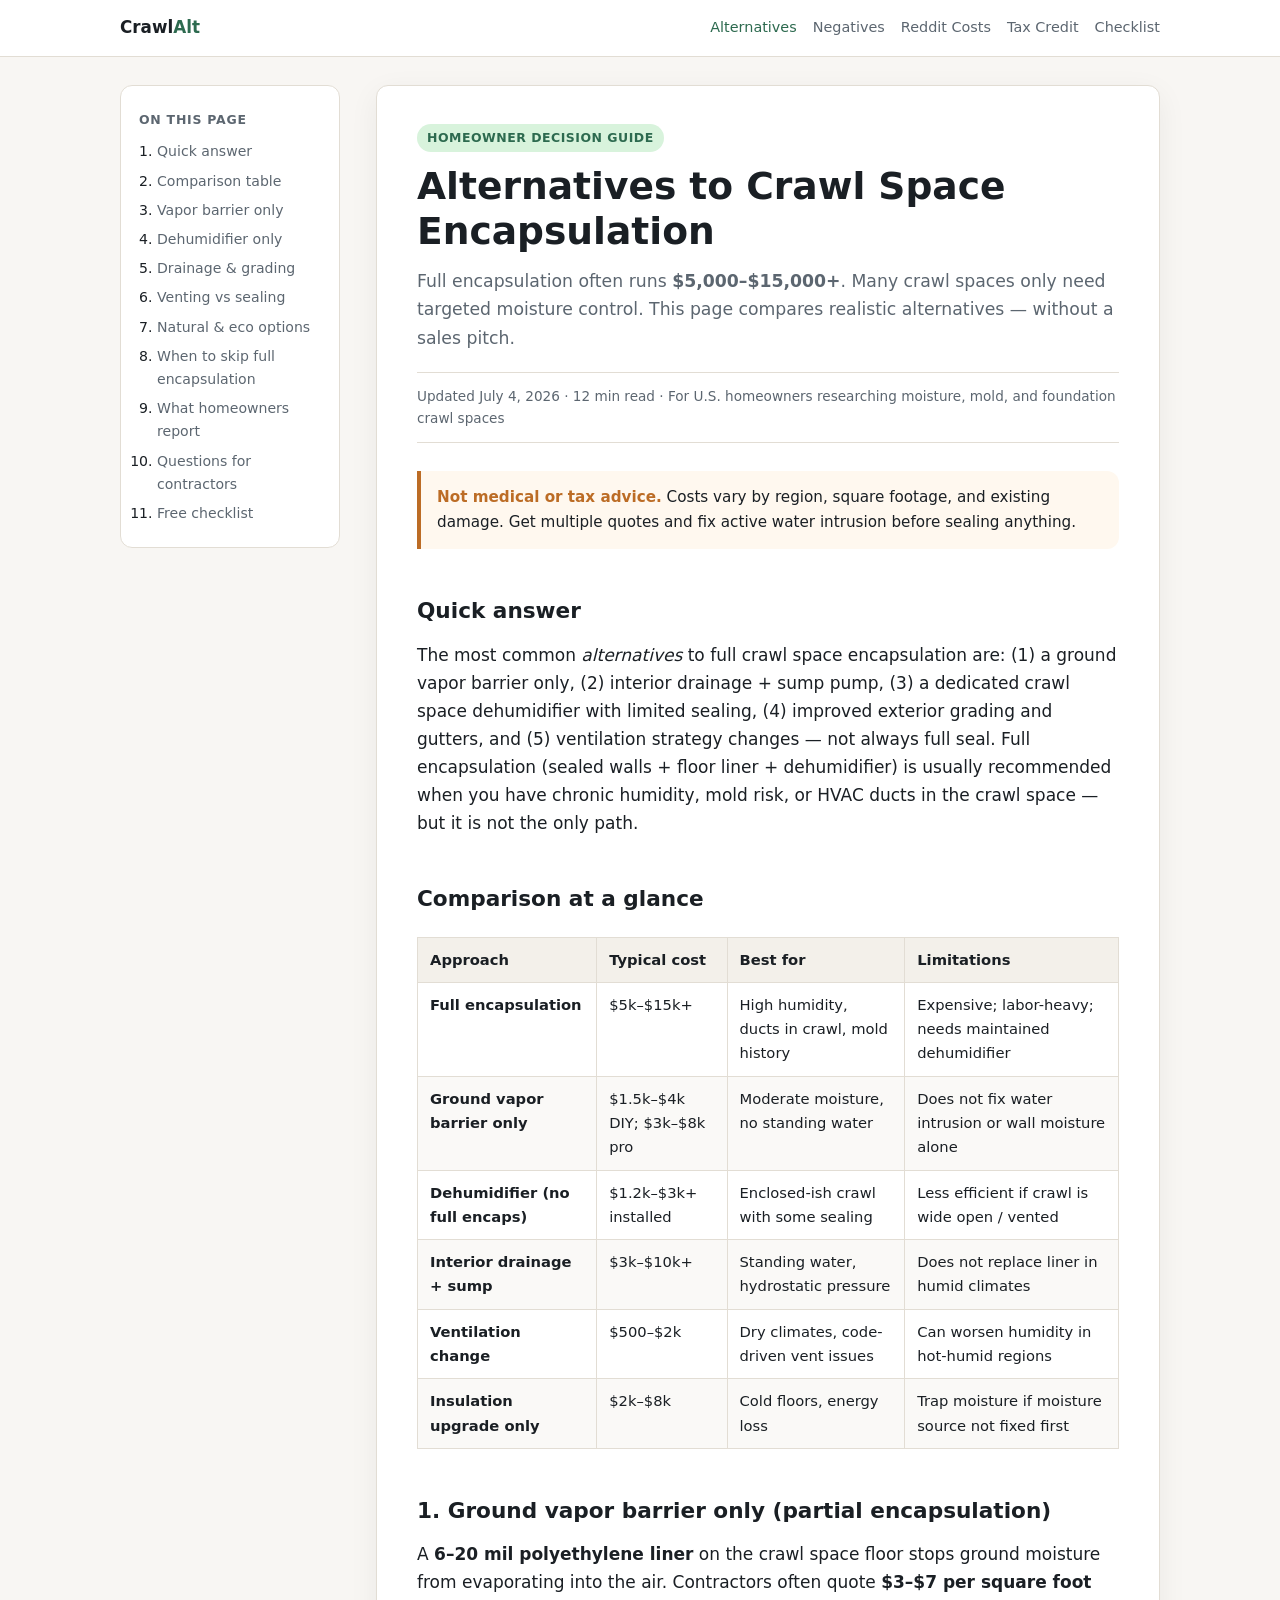
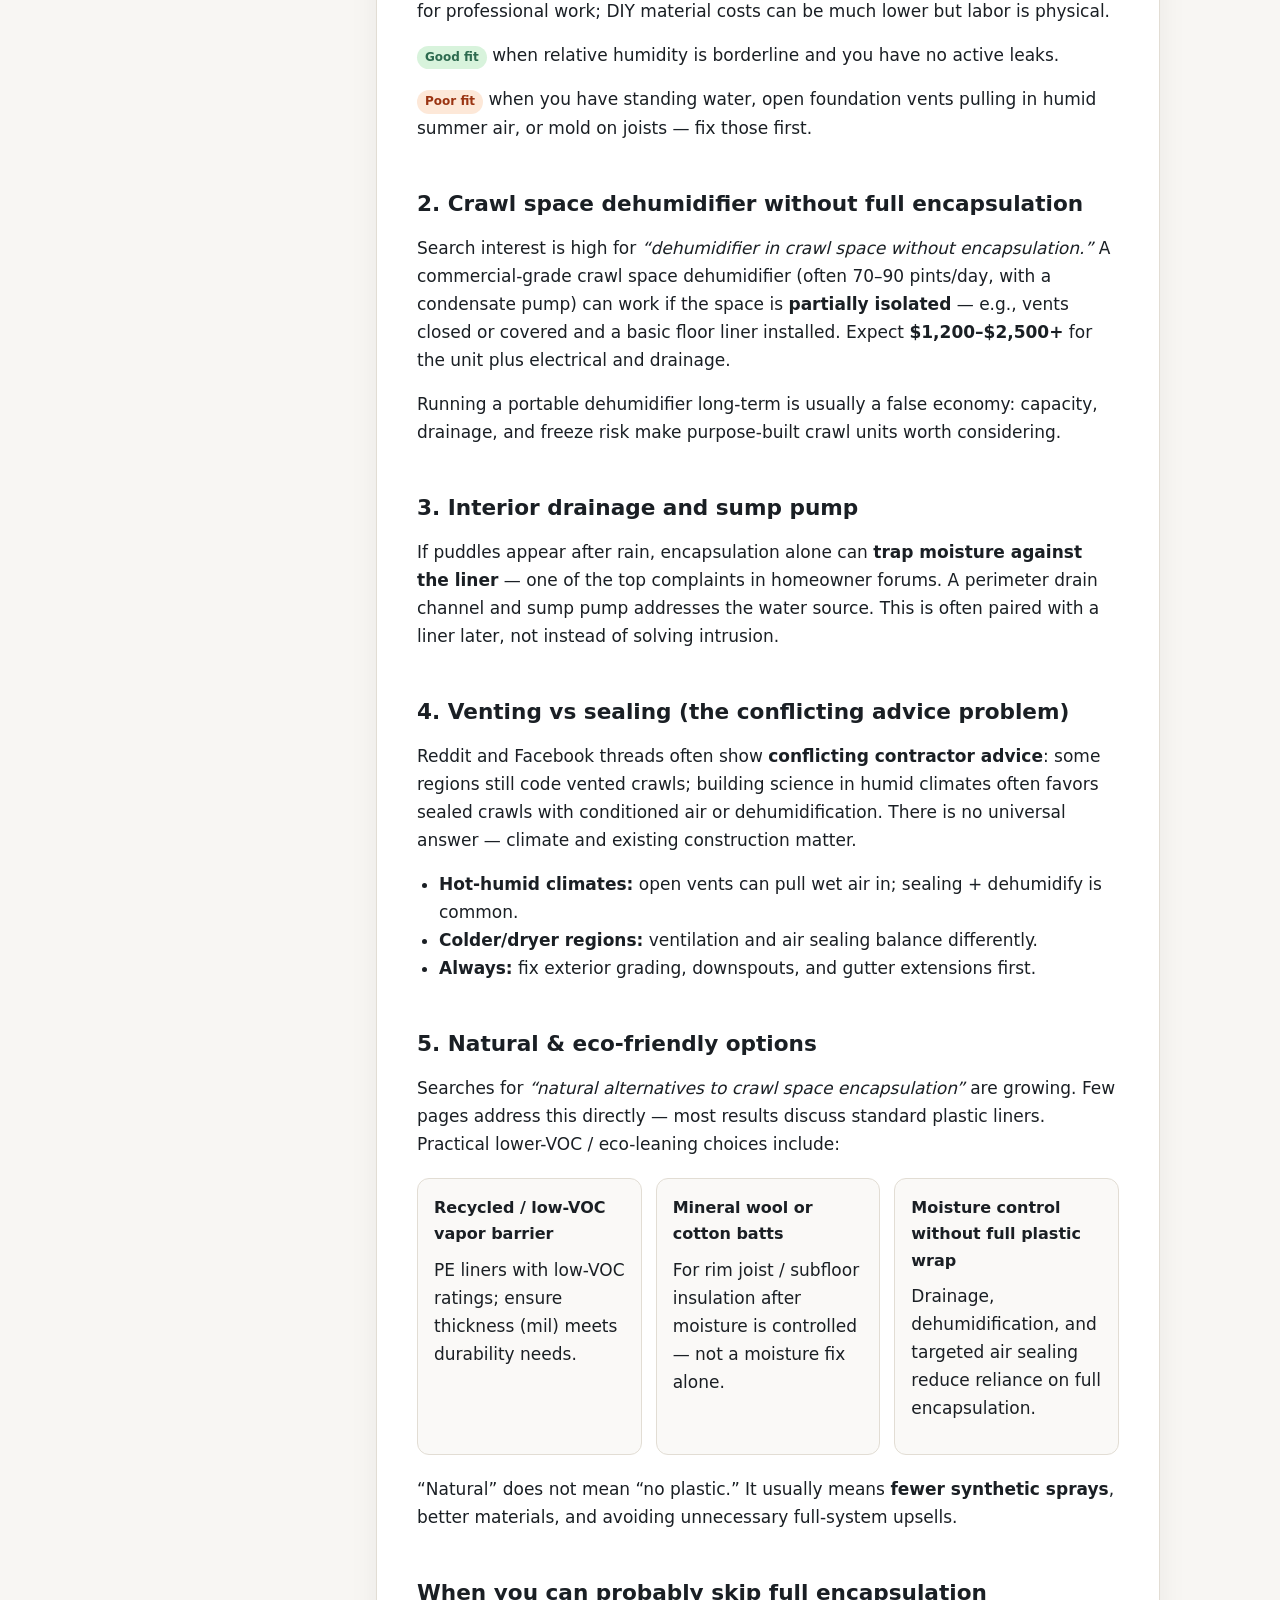
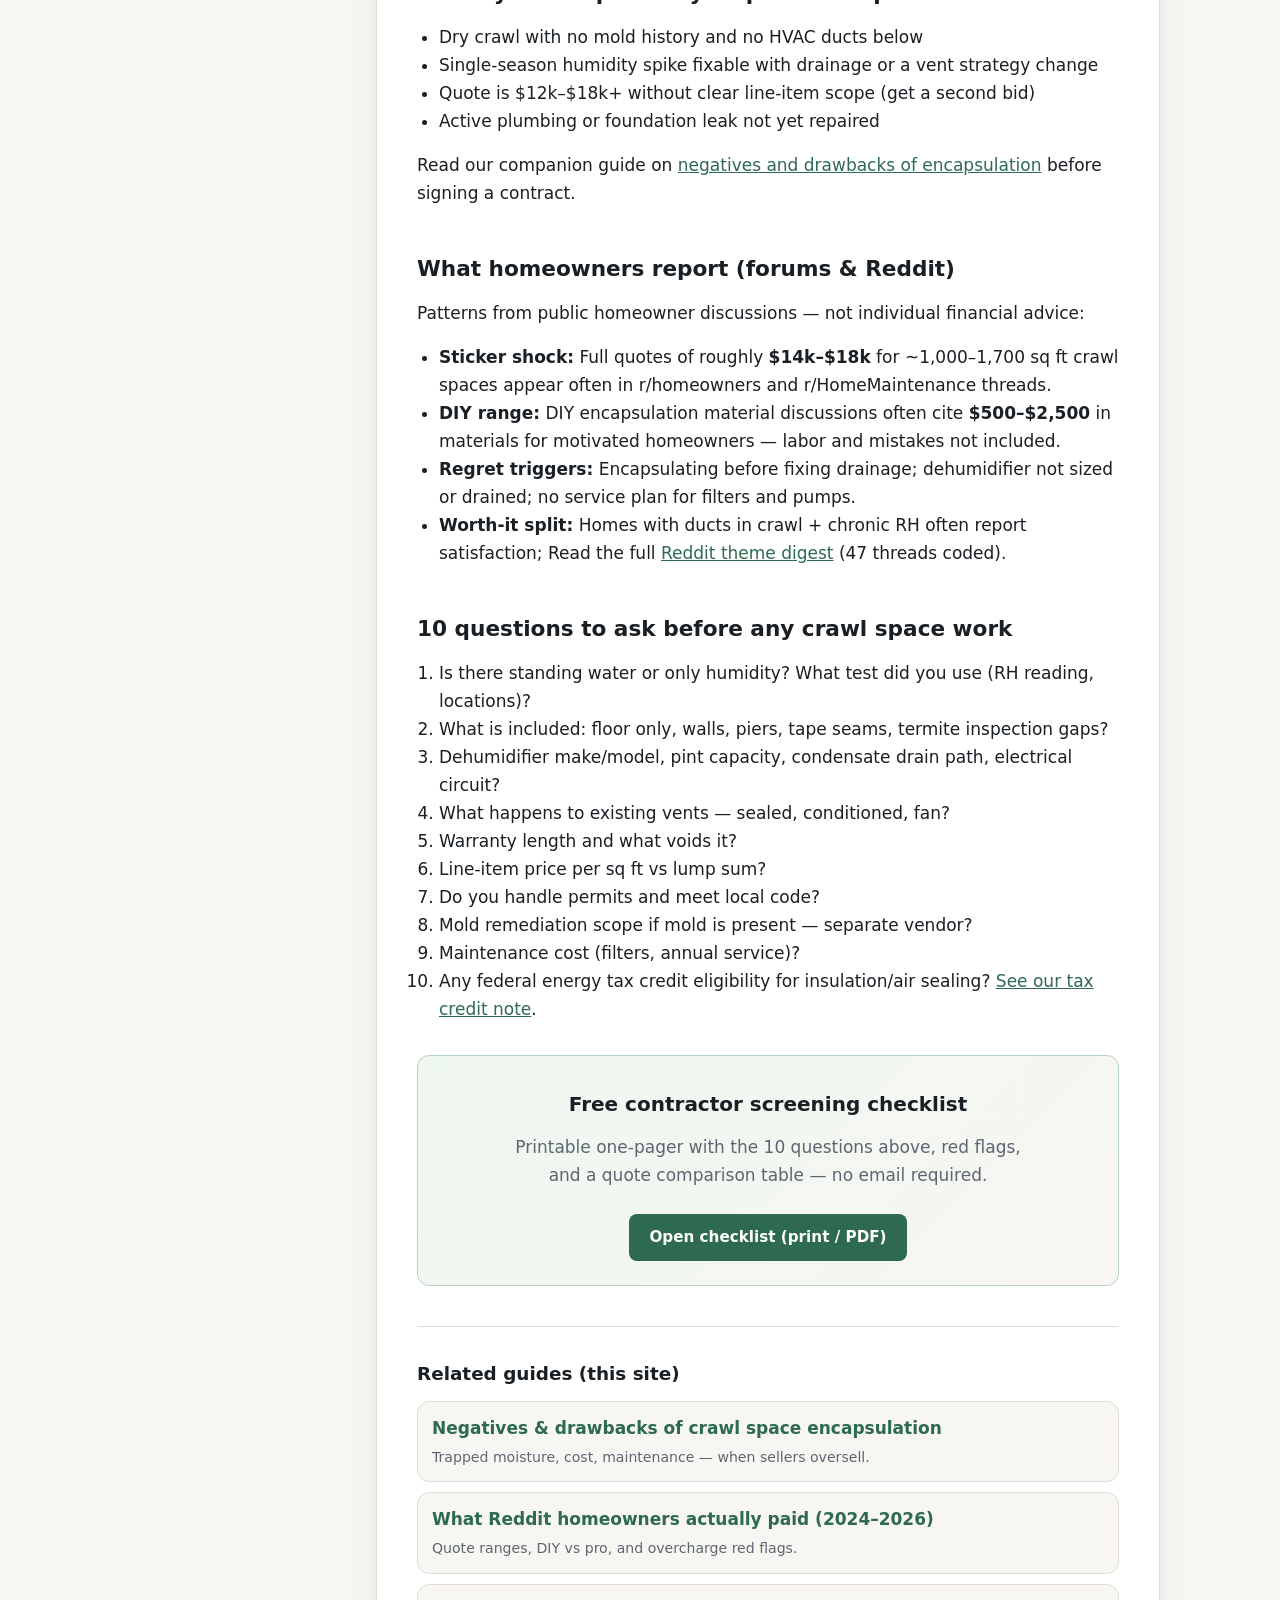
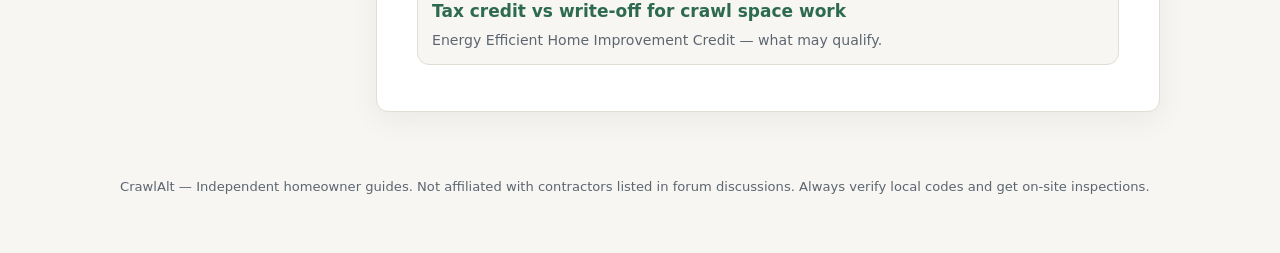
==== index.html @ 29562c48 "fix: align sitemap and canonical URLs with Cloudflare pretty URLs Co-authored-by: Cursor <cursoragen" ====
<!DOCTYPE html>
<html lang="en">
  <head>
    <meta charset="UTF-8" />
    <meta name="viewport" content="width=device-width, initial-scale=1.0" />
    <title>Alternatives to Crawl Space Encapsulation (2026 Guide)</title>
    <meta
      name="description"
      content="Compare crawl space encapsulation alternatives: vapor barrier only, dehumidifier without encapsulation, drainage, venting, and eco-friendly options. When to skip full encapsulation."
    />
    <link rel="stylesheet" href="css/style.css" />
    <link rel="canonical" href="https://crawlalt.com/" />
    <script type="application/ld+json">
      {
        "@context": "https://schema.org",
        "@type": "Article",
        "headline": "Alternatives to Crawl Space Encapsulation",
        "description": "Neutral comparison of moisture-control options when full crawl space encapsulation is too expensive or unnecessary.",
        "datePublished": "2026-07-04",
        "dateModified": "2026-07-04",
        "author": { "@type": "Organization", "name": "Crawl Space Alternatives" }
      }
    </script>
  </head>
  <body>
    <header class="site-header">
      <div class="site-header-inner">
        <a class="brand" href="/">Crawl<span>Alt</span></a>
        <nav class="nav-links" aria-label="Primary">
          <a class="active" href="/">Alternatives</a>
          <a href="/negatives">Negatives</a>
          <a href="/diy-cost-reddit">Reddit Costs</a>
          <a href="/tax-credit">Tax Credit</a>
          <a href="/checklist">Checklist</a>
        </nav>
      </div>
    </header>

    <div class="layout">
      <aside class="toc" aria-label="Table of contents">
        <h2>On this page</h2>
        <ol>
          <li><a href="#tldr">Quick answer</a></li>
          <li><a href="#compare">Comparison table</a></li>
          <li><a href="#vapor-barrier">Vapor barrier only</a></li>
          <li><a href="#dehumidifier">Dehumidifier only</a></li>
          <li><a href="#drainage">Drainage &amp; grading</a></li>
          <li><a href="#venting">Venting vs sealing</a></li>
          <li><a href="#natural">Natural &amp; eco options</a></li>
          <li><a href="#skip">When to skip full encapsulation</a></li>
          <li><a href="#community">What homeowners report</a></li>
          <li><a href="#contractors">Questions for contractors</a></li>
          <li><a href="#checklist-cta">Free checklist</a></li>
        </ol>
      </aside>

      <main>
        <article>
          <span class="eyebrow">Homeowner decision guide</span>
          <h1>Alternatives to Crawl Space Encapsulation</h1>
          <p class="dek">
            Full encapsulation often runs <strong>$5,000–$15,000+</strong>. Many crawl spaces only need
            targeted moisture control. This page compares realistic alternatives — without a sales pitch.
          </p>
          <p class="meta">
            Updated July 4, 2026 · 12 min read · For U.S. homeowners researching moisture, mold, and
            foundation crawl spaces
          </p>

          <div class="callout">
            <strong>Not medical or tax advice.</strong> Costs vary by region, square footage, and existing
            damage. Get multiple quotes and fix active water intrusion before sealing anything.
          </div>

          <h2 id="tldr">Quick answer</h2>
          <p>
            The most common <em>alternatives</em> to full crawl space encapsulation are: (1) a ground vapor
            barrier only, (2) interior drainage + sump pump, (3) a dedicated crawl space dehumidifier with
            limited sealing, (4) improved exterior grading and gutters, and (5) ventilation strategy changes
            — not always full seal. Full encapsulation (sealed walls + floor liner + dehumidifier) is
            usually recommended when you have chronic humidity, mold risk, or HVAC ducts in the crawl space —
            but it is not the only path.
          </p>

          <h2 id="compare">Comparison at a glance</h2>
          <table>
            <thead>
              <tr>
                <th>Approach</th>
                <th>Typical cost</th>
                <th>Best for</th>
                <th>Limitations</th>
              </tr>
            </thead>
            <tbody>
              <tr>
                <td><strong>Full encapsulation</strong></td>
                <td>$5k–$15k+</td>
                <td>High humidity, ducts in crawl, mold history</td>
                <td>Expensive; labor-heavy; needs maintained dehumidifier</td>
              </tr>
              <tr>
                <td><strong>Ground vapor barrier only</strong></td>
                <td>$1.5k–$4k DIY; $3k–$8k pro</td>
                <td>Moderate moisture, no standing water</td>
                <td>Does not fix water intrusion or wall moisture alone</td>
              </tr>
              <tr>
                <td><strong>Dehumidifier (no full encaps)</strong></td>
                <td>$1.2k–$3k+ installed</td>
                <td>Enclosed-ish crawl with some sealing</td>
                <td>Less efficient if crawl is wide open / vented</td>
              </tr>
              <tr>
                <td><strong>Interior drainage + sump</strong></td>
                <td>$3k–$10k+</td>
                <td>Standing water, hydrostatic pressure</td>
                <td>Does not replace liner in humid climates</td>
              </tr>
              <tr>
                <td><strong>Ventilation change</strong></td>
                <td>$500–$2k</td>
                <td>Dry climates, code-driven vent issues</td>
                <td>Can worsen humidity in hot-humid regions</td>
              </tr>
              <tr>
                <td><strong>Insulation upgrade only</strong></td>
                <td>$2k–$8k</td>
                <td>Cold floors, energy loss</td>
                <td>Trap moisture if moisture source not fixed first</td>
              </tr>
            </tbody>
          </table>

          <h2 id="vapor-barrier">1. Ground vapor barrier only (partial encapsulation)</h2>
          <p>
            A <strong>6–20 mil polyethylene liner</strong> on the crawl space floor stops ground moisture
            from evaporating into the air. Contractors often quote <strong>$3–$7 per square foot</strong> for
            professional work; DIY material costs can be much lower but labor is physical.
          </p>
          <p><span class="tag">Good fit</span> when relative humidity is borderline and you have no active leaks.</p>
          <p>
            <span class="tag warn">Poor fit</span> when you have standing water, open foundation vents pulling
            in humid summer air, or mold on joists — fix those first.
          </p>

          <h2 id="dehumidifier">2. Crawl space dehumidifier without full encapsulation</h2>
          <p>
            Search interest is high for
            <em>“dehumidifier in crawl space without encapsulation.”</em> A commercial-grade crawl space
            dehumidifier (often 70–90 pints/day, with a condensate pump) can work if the space is
            <strong>partially isolated</strong> — e.g., vents closed or covered and a basic floor liner
            installed. Expect <strong>$1,200–$2,500+</strong> for the unit plus electrical and drainage.
          </p>
          <p>
            Running a portable dehumidifier long-term is usually a false economy: capacity, drainage, and
            freeze risk make purpose-built crawl units worth considering.
          </p>

          <h2 id="drainage">3. Interior drainage and sump pump</h2>
          <p>
            If puddles appear after rain, encapsulation alone can
            <strong>trap moisture against the liner</strong> — one of the top complaints in homeowner forums.
            A perimeter drain channel and sump pump addresses the water source. This is often paired with a
            liner later, not instead of solving intrusion.
          </p>

          <h2 id="venting">4. Venting vs sealing (the conflicting advice problem)</h2>
          <p>
            Reddit and Facebook threads often show <strong>conflicting contractor advice</strong>: some
            regions still code vented crawls; building science in humid climates often favors sealed crawls
            with conditioned air or dehumidification. There is no universal answer — climate and existing
            construction matter.
          </p>
          <ul>
            <li><strong>Hot-humid climates:</strong> open vents can pull wet air in; sealing + dehumidify is common.</li>
            <li><strong>Colder/dryer regions:</strong> ventilation and air sealing balance differently.</li>
            <li><strong>Always:</strong> fix exterior grading, downspouts, and gutter extensions first.</li>
          </ul>

          <h2 id="natural">5. Natural &amp; eco-friendly options</h2>
          <p>
            Searches for <em>“natural alternatives to crawl space encapsulation”</em> are growing. Few pages
            address this directly — most results discuss standard plastic liners. Practical lower-VOC /
            eco-leaning choices include:
          </p>
          <div class="card-grid">
            <div class="card">
              <h3>Recycled / low-VOC vapor barrier</h3>
              <p>PE liners with low-VOC ratings; ensure thickness (mil) meets durability needs.</p>
            </div>
            <div class="card">
              <h3>Mineral wool or cotton batts</h3>
              <p>For rim joist / subfloor insulation after moisture is controlled — not a moisture fix alone.</p>
            </div>
            <div class="card">
              <h3>Moisture control without full plastic wrap</h3>
              <p>Drainage, dehumidification, and targeted air sealing reduce reliance on full encapsulation.</p>
            </div>
          </div>
          <p>
            “Natural” does not mean “no plastic.” It usually means <strong>fewer synthetic sprays</strong>,
            better materials, and avoiding unnecessary full-system upsells.
          </p>

          <h2 id="skip">When you can probably skip full encapsulation</h2>
          <ul>
            <li>Dry crawl with no mold history and no HVAC ducts below</li>
            <li>Single-season humidity spike fixable with drainage or a vent strategy change</li>
            <li>Quote is $12k–$18k+ without clear line-item scope (get a second bid)</li>
            <li>Active plumbing or foundation leak not yet repaired</li>
          </ul>
          <p>
            Read our companion guide on
            <a href="/negatives">negatives and drawbacks of encapsulation</a> before signing a contract.
          </p>

          <h2 id="community">What homeowners report (forums &amp; Reddit)</h2>
          <p>Patterns from public homeowner discussions — not individual financial advice:</p>
          <ul>
            <li>
              <strong>Sticker shock:</strong> Full quotes of roughly <strong>$14k–$18k</strong> for ~1,000–1,700
              sq ft crawl spaces appear often in r/homeowners and r/HomeMaintenance threads.
            </li>
            <li>
              <strong>DIY range:</strong> DIY encapsulation material discussions often cite
              <strong>$500–$2,500</strong> in materials for motivated homeowners — labor and mistakes not
              included.
            </li>
            <li>
              <strong>Regret triggers:</strong> Encapsulating before fixing drainage; dehumidifier not sized or
              drained; no service plan for filters and pumps.
            </li>
            <li>
              <strong>Worth-it split:</strong> Homes with ducts in crawl + chronic RH often report satisfaction;
            Read the full <a href="/diy-cost-reddit#digest">Reddit theme digest</a> (47 threads coded).
            </li>
          </ul>

          <h2 id="contractors">10 questions to ask before any crawl space work</h2>
          <ol>
            <li>Is there standing water or only humidity? What test did you use (RH reading, locations)?</li>
            <li>What is included: floor only, walls, piers, tape seams, termite inspection gaps?</li>
            <li>Dehumidifier make/model, pint capacity, condensate drain path, electrical circuit?</li>
            <li>What happens to existing vents — sealed, conditioned, fan?</li>
            <li>Warranty length and what voids it?</li>
            <li>Line-item price per sq ft vs lump sum?</li>
            <li>Do you handle permits and meet local code?</li>
            <li>Mold remediation scope if mold is present — separate vendor?</li>
            <li>Maintenance cost (filters, annual service)?</li>
            <li>
              Any federal energy tax credit eligibility for insulation/air sealing?
              <a href="/tax-credit">See our tax credit note</a>.
            </li>
          </ol>

          <section class="cta-box" id="checklist-cta">
            <h2>Free contractor screening checklist</h2>
            <p>
              Printable one-pager with the 10 questions above, red flags, and a quote comparison table —
              no email required.
            </p>
            <a class="btn-primary" href="/checklist">Open checklist (print / PDF)</a>
          </section>

          <section class="related">
            <h2>Related guides (this site)</h2>
            <ul>
              <li>
                <a href="/negatives">Negatives &amp; drawbacks of crawl space encapsulation</a>
                <span>Trapped moisture, cost, maintenance — when sellers oversell.</span>
              </li>
              <li>
                <a href="/diy-cost-reddit">What Reddit homeowners actually paid (2024–2026)</a>
                <span>Quote ranges, DIY vs pro, and overcharge red flags.</span>
              </li>
              <li>
                <a href="/tax-credit">Tax credit vs write-off for crawl space work</a>
                <span>Energy Efficient Home Improvement Credit — what may qualify.</span>
              </li>
            </ul>
          </section>
        </article>
      </main>
    </div>

    <footer class="site-footer">
      <p>
        CrawlAlt — Independent homeowner guides. Not affiliated with contractors listed in forum discussions.
        Always verify local codes and get on-site inspections.
      </p>
    </footer>
  </body>
</html>
---- css/style.css ----
:root {
  --bg: #f8f6f3;
  --surface: #ffffff;
  --text: #1a1f24;
  --muted: #5c6670;
  --accent: #2d6a4f;
  --accent-soft: #d8f3dc;
  --border: #e2ddd4;
  --warn: #bc6c25;
  --radius: 12px;
  --shadow: 0 8px 30px rgba(26, 31, 36, 0.06);
  --max: 760px;
  --font: "Segoe UI", system-ui, -apple-system, sans-serif;
}

* {
  box-sizing: border-box;
}

html {
  scroll-behavior: smooth;
}

body {
  margin: 0;
  font-family: var(--font);
  font-size: 17px;
  line-height: 1.65;
  color: var(--text);
  background: var(--bg);
}

a {
  color: var(--accent);
}

a:hover {
  text-decoration: underline;
}

.site-header {
  background: var(--surface);
  border-bottom: 1px solid var(--border);
  position: sticky;
  top: 0;
  z-index: 10;
}

.site-header-inner {
  max-width: 1080px;
  margin: 0 auto;
  padding: 14px 20px;
  display: flex;
  align-items: center;
  justify-content: space-between;
  gap: 16px;
}

.brand {
  font-weight: 700;
  font-size: 1.05rem;
  color: var(--text);
  text-decoration: none;
}

.brand span {
  color: var(--accent);
}

.nav-links {
  display: flex;
  flex-wrap: wrap;
  gap: 8px 16px;
  font-size: 0.9rem;
}

.nav-links a {
  color: var(--muted);
  text-decoration: none;
}

.nav-links a:hover,
.nav-links a.active {
  color: var(--accent);
}

.layout {
  max-width: 1080px;
  margin: 0 auto;
  padding: 28px 20px 64px;
  display: grid;
  grid-template-columns: 220px minmax(0, 1fr);
  gap: 36px;
  align-items: start;
}

@media (max-width: 900px) {
  .layout {
    grid-template-columns: 1fr;
  }

  .toc {
    display: none;
  }
}

.toc {
  position: sticky;
  top: 72px;
  background: var(--surface);
  border: 1px solid var(--border);
  border-radius: var(--radius);
  padding: 16px 18px;
  font-size: 0.88rem;
}

.toc h2 {
  margin: 0 0 10px;
  font-size: 0.78rem;
  text-transform: uppercase;
  letter-spacing: 0.06em;
  color: var(--muted);
}

.toc ol {
  margin: 0;
  padding-left: 18px;
}

.toc li {
  margin: 6px 0;
}

.toc a {
  color: var(--muted);
  text-decoration: none;
}

.toc a:hover {
  color: var(--accent);
}

article {
  background: var(--surface);
  border: 1px solid var(--border);
  border-radius: var(--radius);
  box-shadow: var(--shadow);
  padding: 36px 40px;
}

@media (max-width: 640px) {
  article {
    padding: 24px 18px;
  }
}

.eyebrow {
  display: inline-block;
  background: var(--accent-soft);
  color: var(--accent);
  font-size: 0.78rem;
  font-weight: 600;
  letter-spacing: 0.04em;
  text-transform: uppercase;
  padding: 4px 10px;
  border-radius: 999px;
  margin-bottom: 12px;
}

h1 {
  font-size: clamp(1.75rem, 4vw, 2.35rem);
  line-height: 1.2;
  margin: 0 0 12px;
}

.dek {
  font-size: 1.08rem;
  color: var(--muted);
  margin: 0 0 20px;
}

.meta {
  font-size: 0.85rem;
  color: var(--muted);
  border-top: 1px solid var(--border);
  border-bottom: 1px solid var(--border);
  padding: 12px 0;
  margin-bottom: 28px;
}

.callout {
  background: #fff8ef;
  border-left: 4px solid var(--warn);
  padding: 14px 16px;
  border-radius: 0 var(--radius) var(--radius) 0;
  margin: 24px 0;
  font-size: 0.95rem;
}

.callout strong {
  color: var(--warn);
}

h2 {
  font-size: 1.35rem;
  margin: 36px 0 12px;
  padding-top: 8px;
}

h3 {
  font-size: 1.1rem;
  margin: 24px 0 8px;
}

p,
ul,
ol {
  margin: 0 0 16px;
}

ul,
ol {
  padding-left: 22px;
}

table {
  width: 100%;
  border-collapse: collapse;
  font-size: 0.92rem;
  margin: 20px 0 24px;
}

th,
td {
  border: 1px solid var(--border);
  padding: 10px 12px;
  text-align: left;
  vertical-align: top;
}

th {
  background: #f3f0ea;
  font-weight: 600;
}

tr:nth-child(even) td {
  background: #faf9f7;
}

.tag {
  display: inline-block;
  font-size: 0.75rem;
  font-weight: 600;
  padding: 2px 8px;
  border-radius: 999px;
  background: var(--accent-soft);
  color: var(--accent);
}

.tag.warn {
  background: #fde8d8;
  color: #9a3412;
}

.card-grid {
  display: grid;
  grid-template-columns: repeat(auto-fit, minmax(220px, 1fr));
  gap: 14px;
  margin: 20px 0;
}

.card {
  border: 1px solid var(--border);
  border-radius: var(--radius);
  padding: 16px;
  background: #faf9f7;
}

.card h3 {
  margin-top: 0;
  font-size: 1rem;
}

.related {
  margin-top: 40px;
  padding-top: 24px;
  border-top: 1px solid var(--border);
}

.related h2 {
  margin-top: 0;
  font-size: 1.15rem;
}

.related ul {
  list-style: none;
  padding: 0;
  margin: 0;
}

.related li {
  margin: 10px 0;
  padding: 12px 14px;
  background: var(--bg);
  border-radius: var(--radius);
  border: 1px solid var(--border);
}

.related a {
  font-weight: 600;
  text-decoration: none;
}

.related span {
  display: block;
  font-size: 0.88rem;
  color: var(--muted);
  margin-top: 4px;
}

.site-footer {
  max-width: 1080px;
  margin: 0 auto;
  padding: 0 20px 40px;
  font-size: 0.82rem;
  color: var(--muted);
}

.badge-soon {
  font-size: 0.72rem;
  background: #eee;
  color: #666;
  padding: 2px 6px;
  border-radius: 4px;
  margin-left: 6px;
  vertical-align: middle;
}

.cta-box {
  background: linear-gradient(135deg, #eef7f0 0%, #f8f6f3 100%);
  border: 1px solid #b7d4c3;
  border-radius: var(--radius);
  padding: 24px 28px;
  margin: 32px 0;
  text-align: center;
}

.cta-box h2 {
  margin-top: 0;
  font-size: 1.25rem;
}

.cta-box p {
  color: var(--muted);
  max-width: 520px;
  margin-left: auto;
  margin-right: auto;
}

.btn-primary,
.btn-ghost {
  display: inline-block;
  margin: 8px 6px 0;
  padding: 11px 20px;
  border-radius: 8px;
  font-size: 0.95rem;
  font-weight: 600;
  text-decoration: none;
  cursor: pointer;
  border: none;
  font-family: inherit;
}

.btn-primary {
  background: var(--accent);
  color: #fff;
}

.btn-primary:hover {
  background: #245a42;
  color: #fff;
  text-decoration: none;
}

.btn-ghost {
  background: var(--surface);
  color: var(--accent);
  border: 1px solid var(--border);
}

.layout-single {
  grid-template-columns: 1fr;
  max-width: 820px;
}

.checklist-doc .check-list {
  list-style: none;
  padding-left: 0;
}

.check-list li {
  display: flex;
  gap: 12px;
  align-items: flex-start;
  margin-bottom: 10px;
}

.check-list .box {
  flex-shrink: 0;
  width: 18px;
  height: 18px;
  border: 2px solid var(--text);
  border-radius: 3px;
  margin-top: 3px;
}

.check-list.numbered {
  counter-reset: chk;
}

.check-list.numbered li {
  counter-increment: chk;
}

.check-list.numbered li::before {
  content: counter(chk) ".";
  font-weight: 600;
  min-width: 1.4rem;
}

.fill-table td {
  min-height: 36px;
  height: 40px;
}

.cta-bar {
  display: flex;
  flex-wrap: wrap;
  gap: 10px;
  margin-bottom: 24px;
}

.print-footer {
  margin-top: 40px;
  font-size: 0.8rem;
  color: var(--muted);
  border-top: 1px dashed var(--border);
  padding-top: 16px;
}

@media print {
  .no-print {
    display: none !important;
  }

  body {
    background: #fff;
    font-size: 12pt;
  }

  article {
    box-shadow: none;
    border: none;
    padding: 0;
  }

  .site-header,
  .site-footer {
    display: none;
  }
}
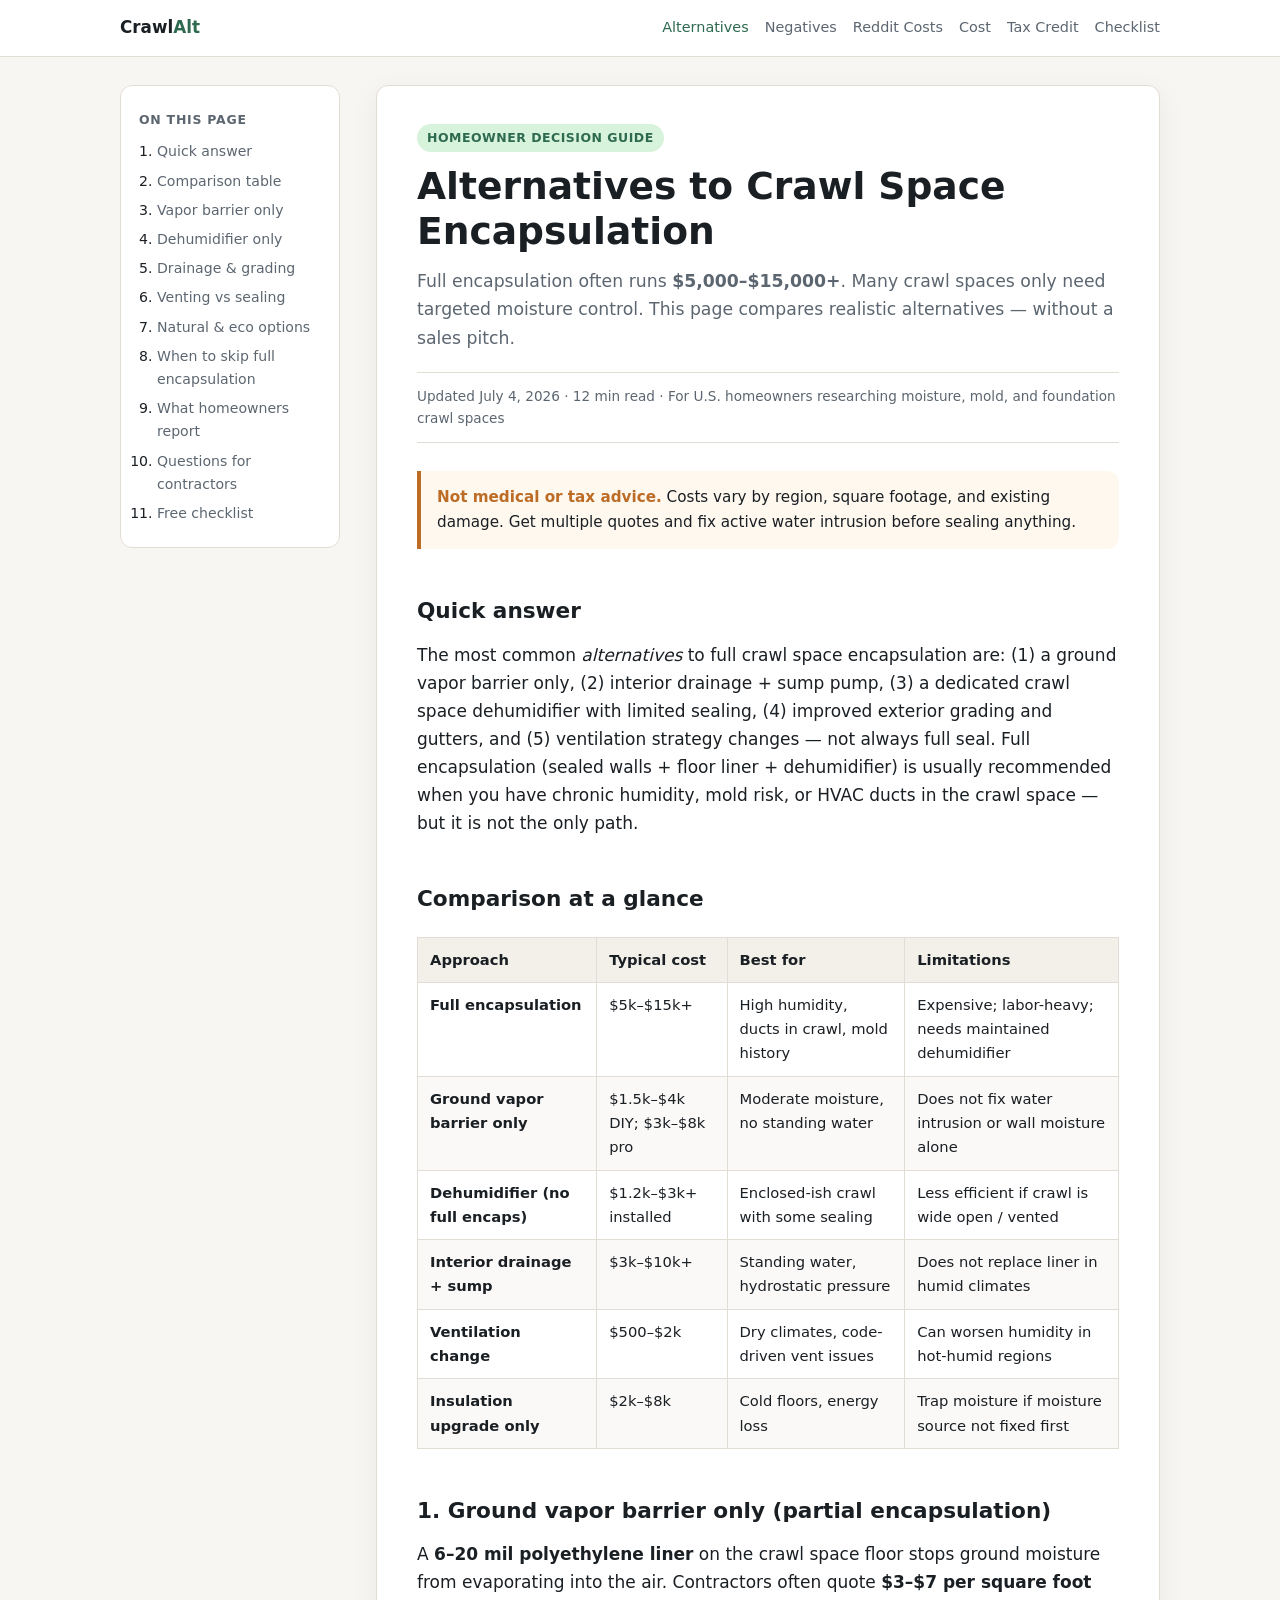
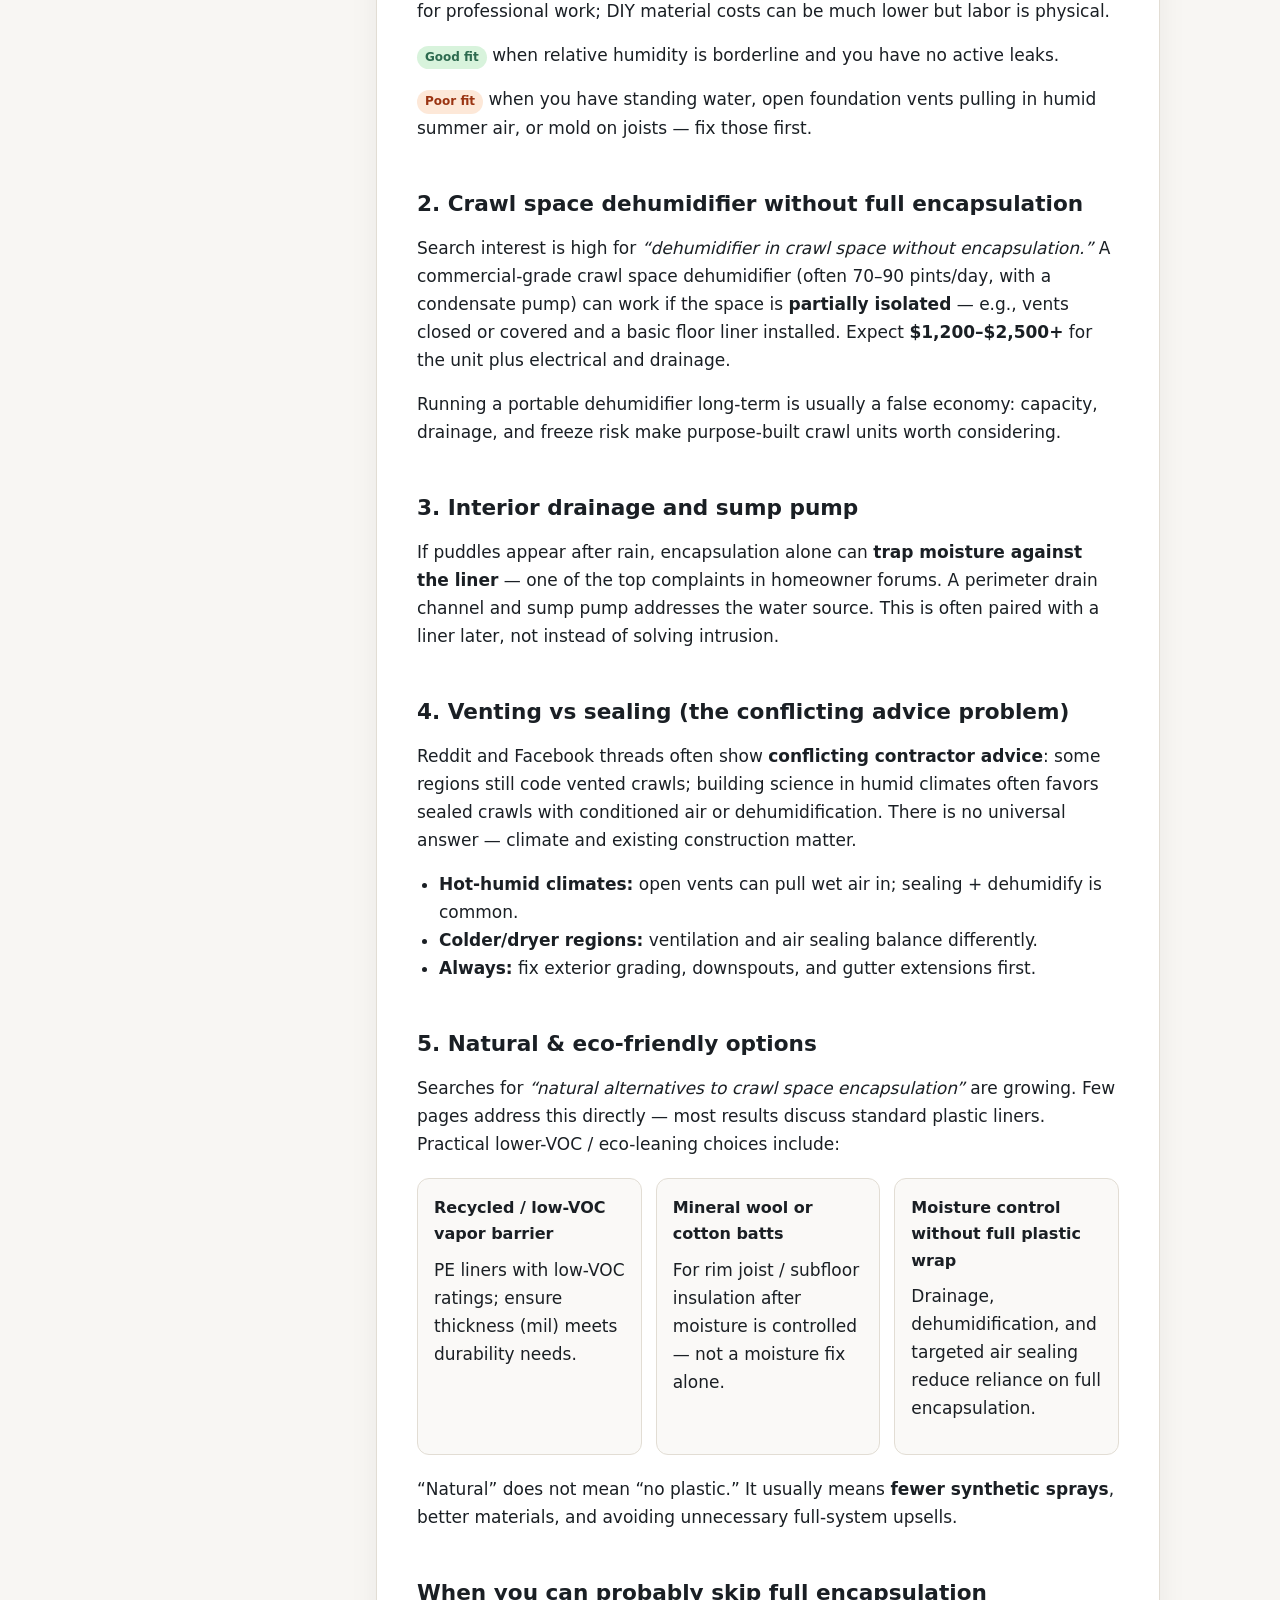
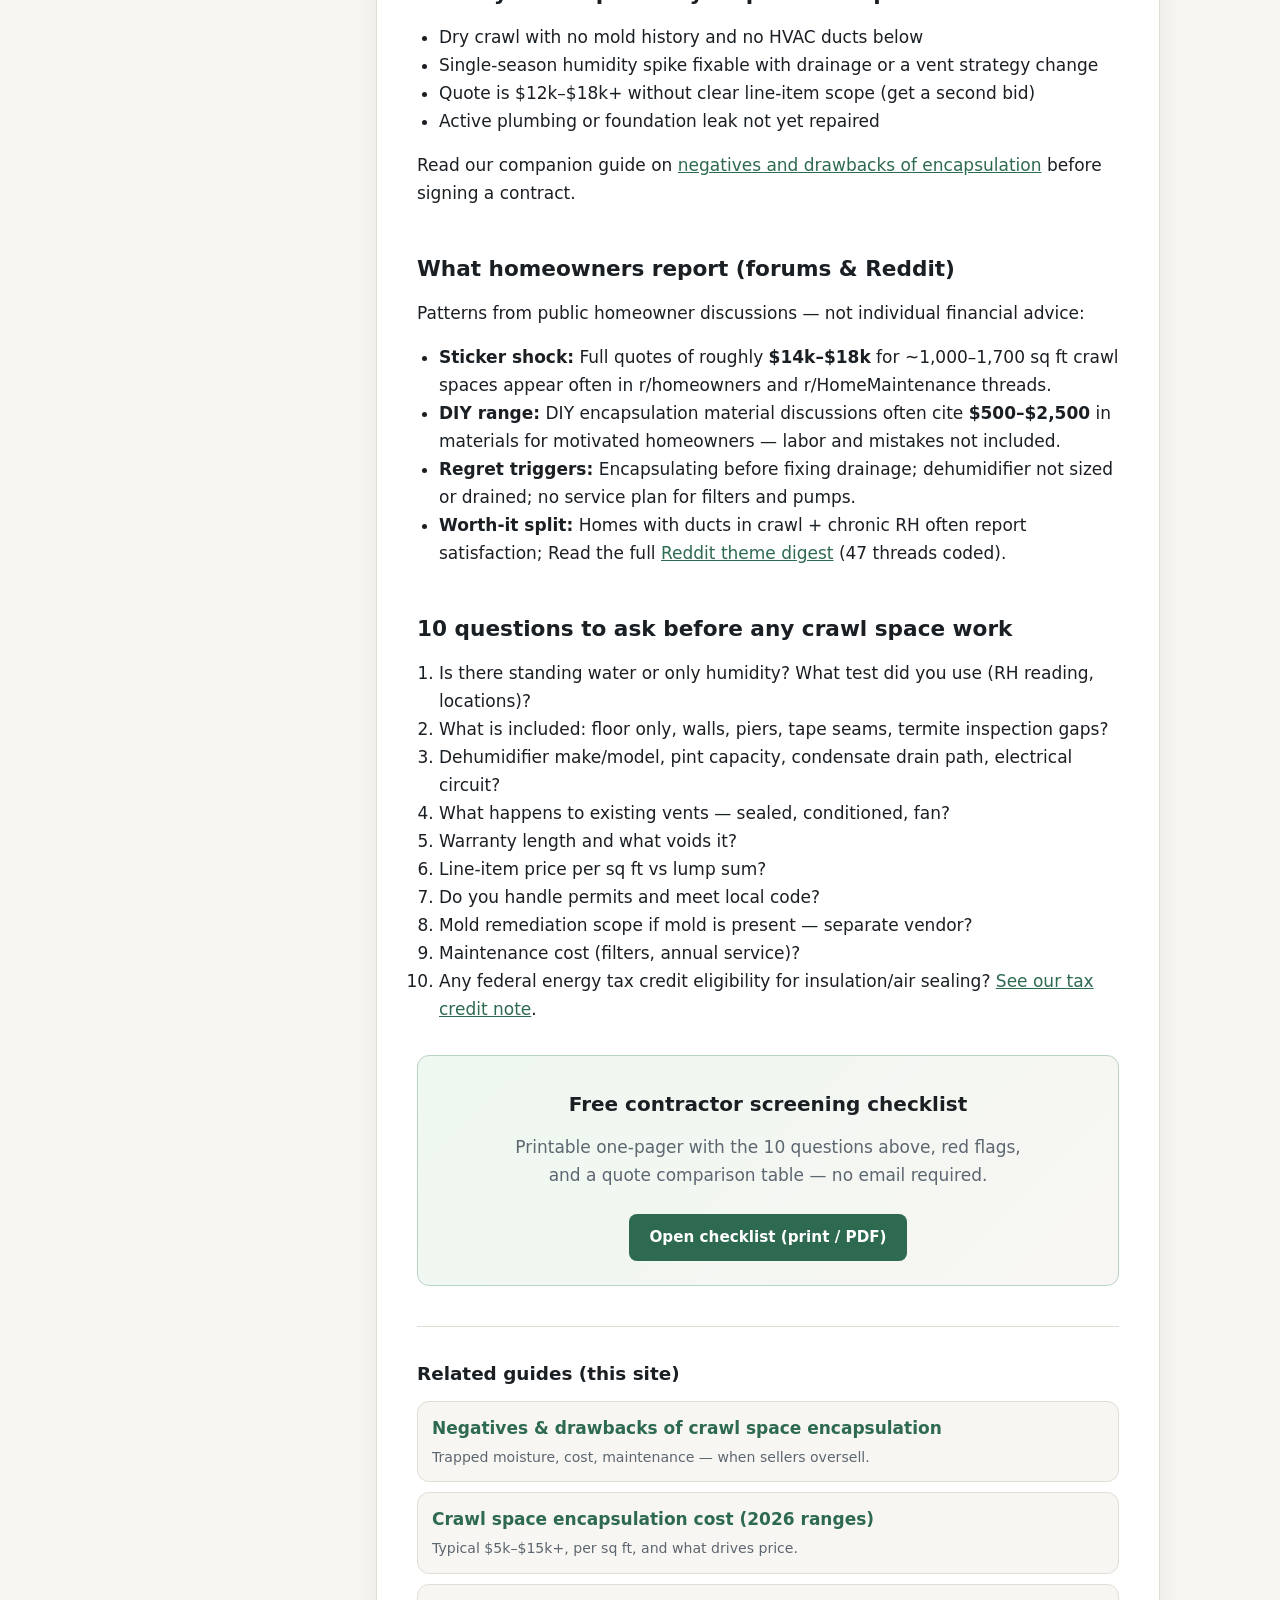
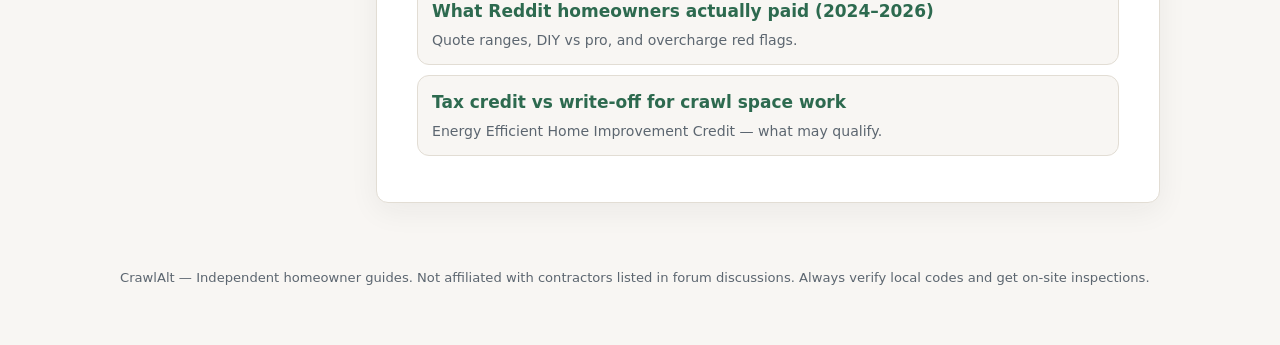
==== commit 046d7f3b: "Add encapsulation cost guide for Affiliate W1 SEO. New long-tail page with cost ranges, quote compar" ====
--- a/index.html
+++ b/index.html
@@ -30,6 +30,7 @@
           <a class="active" href="/">Alternatives</a>
           <a href="/negatives">Negatives</a>
           <a href="/diy-cost-reddit">Reddit Costs</a>
+          <a href="/encapsulation-cost">Cost</a>
           <a href="/tax-credit">Tax Credit</a>
           <a href="/checklist">Checklist</a>
         </nav>
@@ -271,6 +272,10 @@
                 <span>Trapped moisture, cost, maintenance — when sellers oversell.</span>
               </li>
               <li>
+                <a href="/encapsulation-cost">Crawl space encapsulation cost (2026 ranges)</a>
+                <span>Typical $5k–$15k+, per sq ft, and what drives price.</span>
+              </li>
+              <li>
                 <a href="/diy-cost-reddit">What Reddit homeowners actually paid (2024–2026)</a>
                 <span>Quote ranges, DIY vs pro, and overcharge red flags.</span>
               </li>
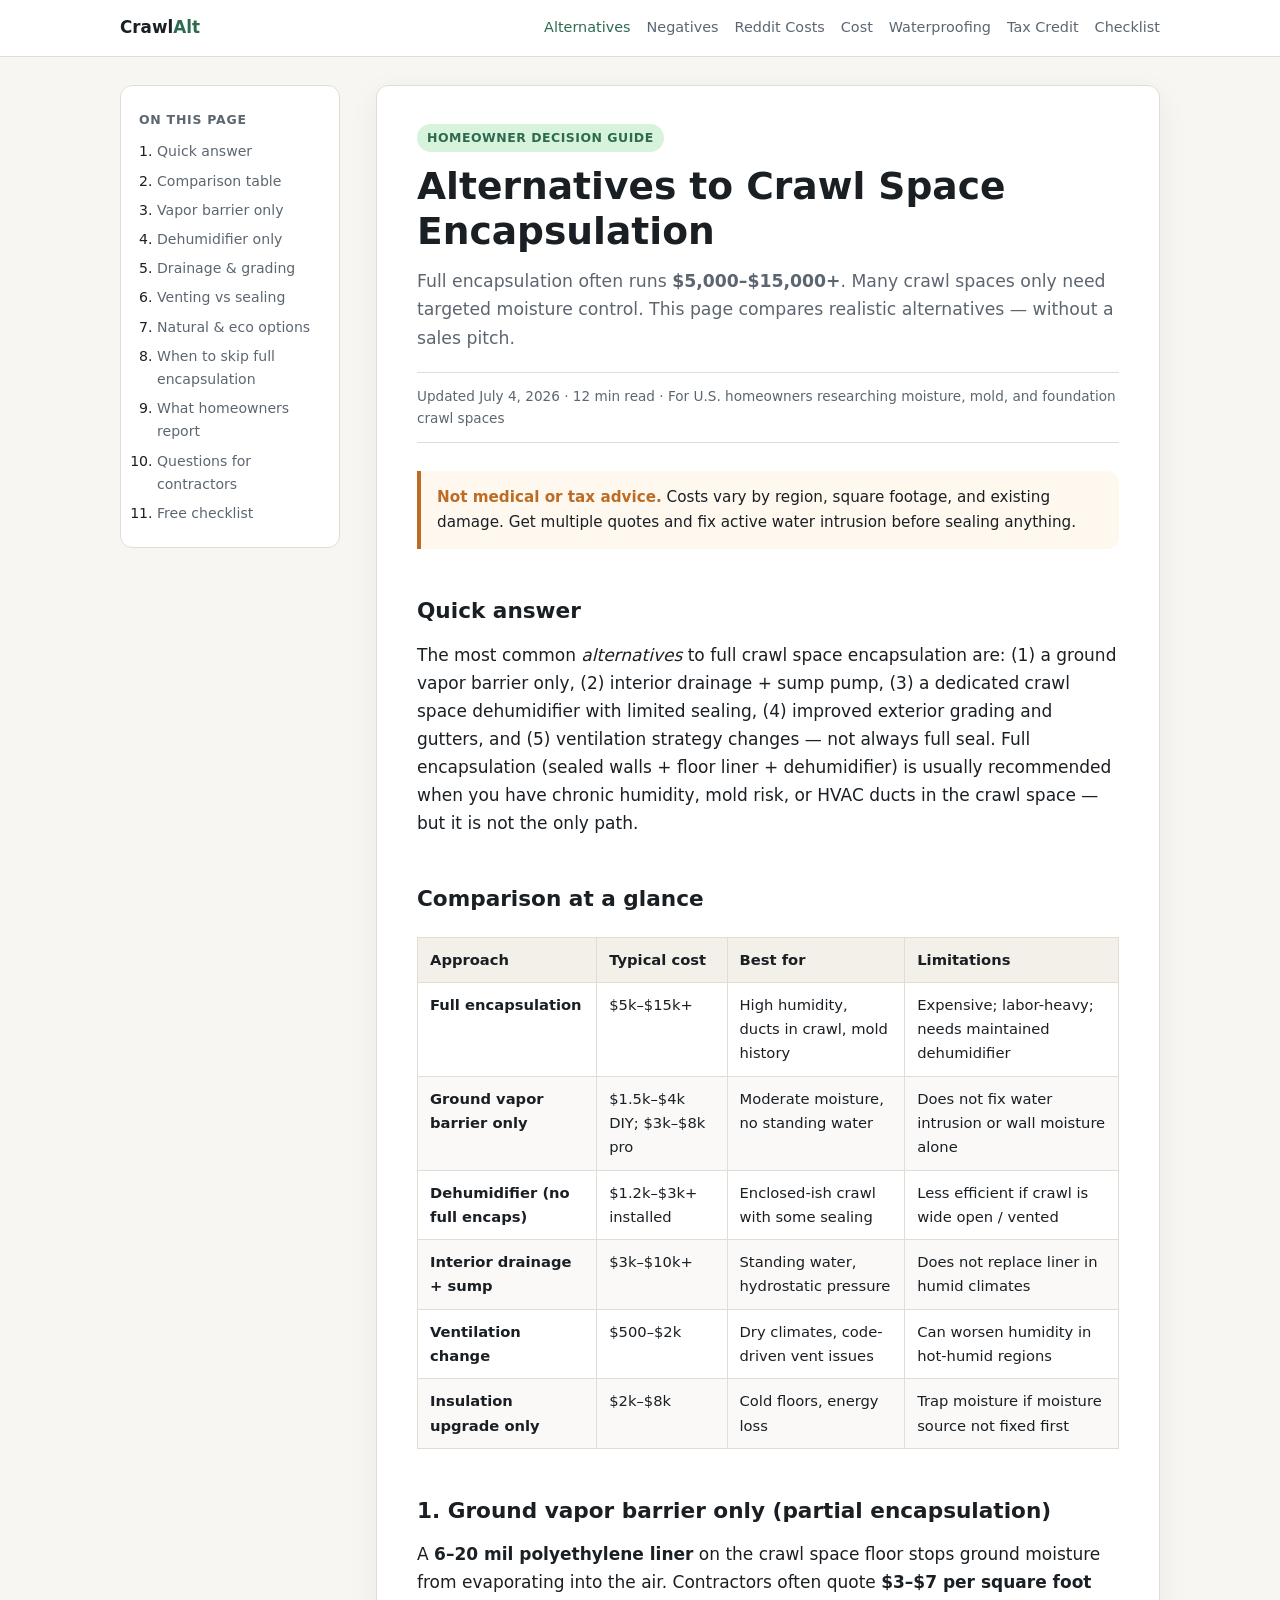
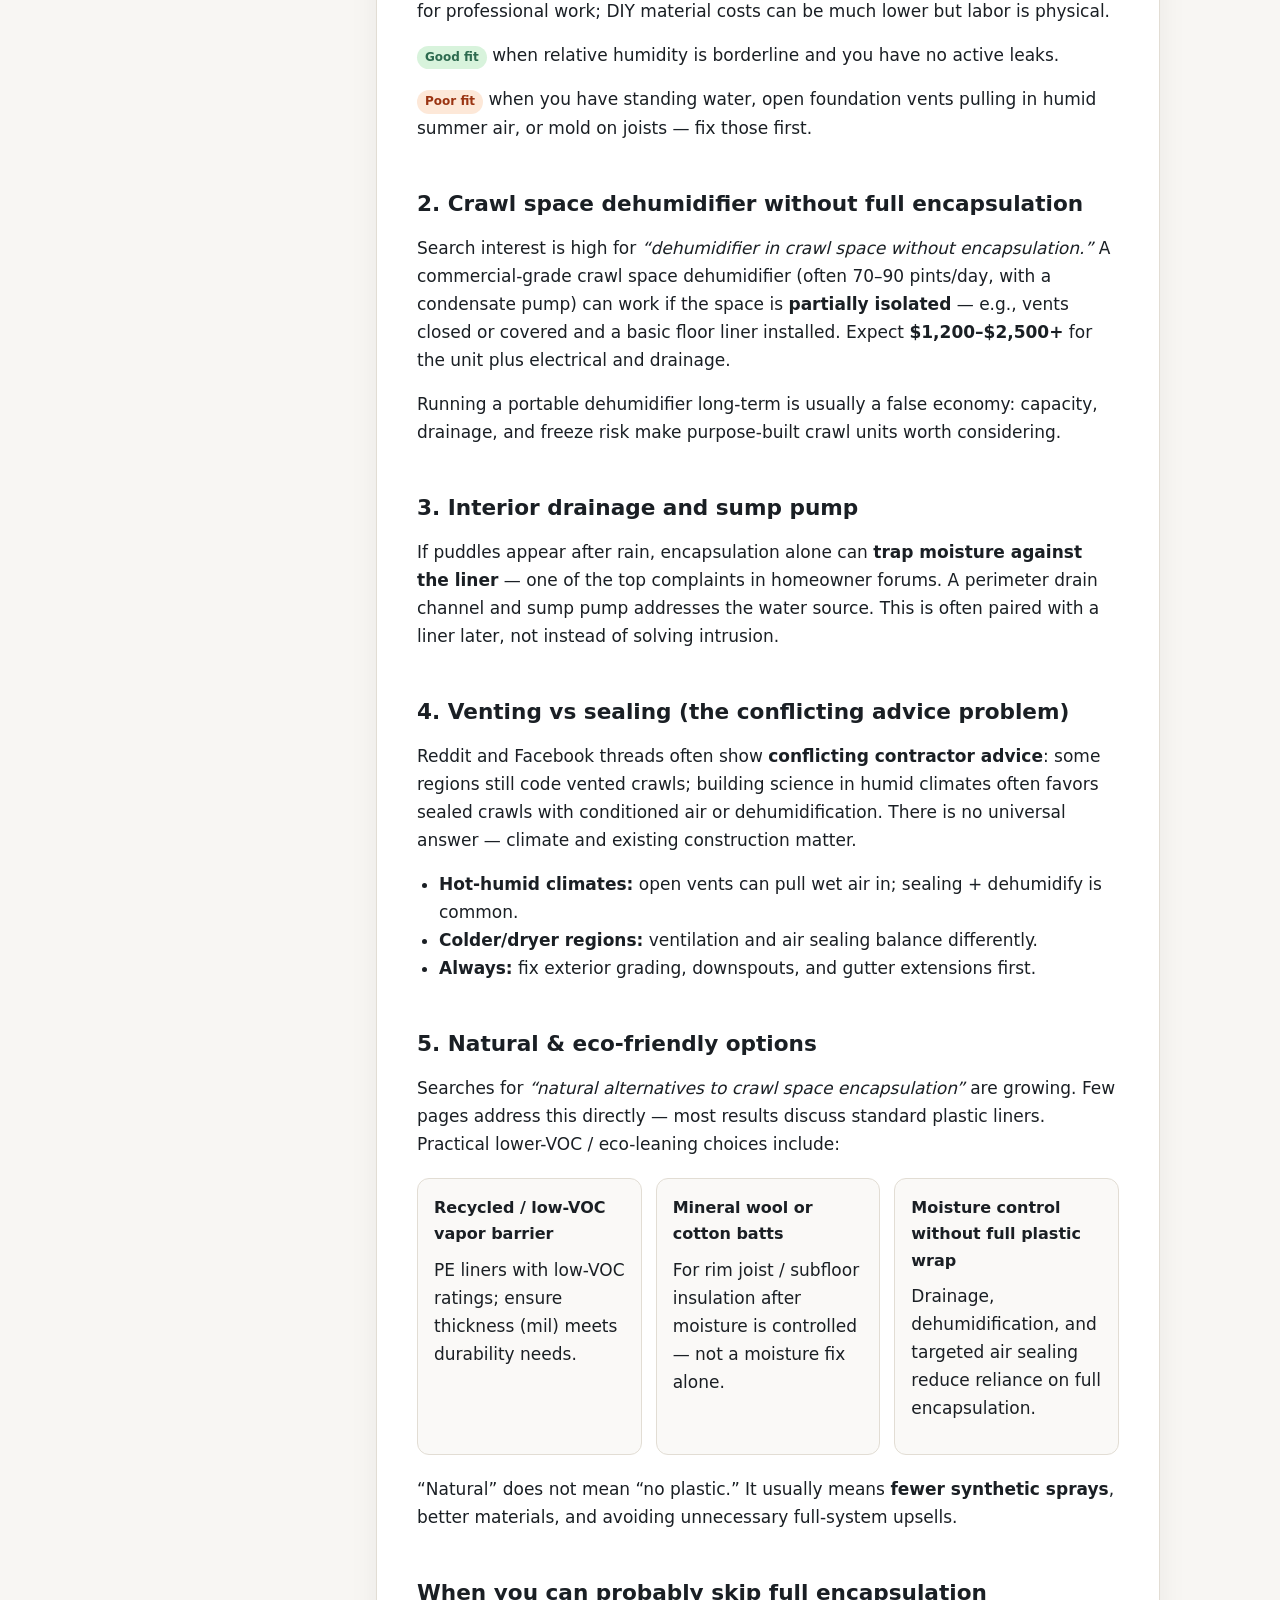
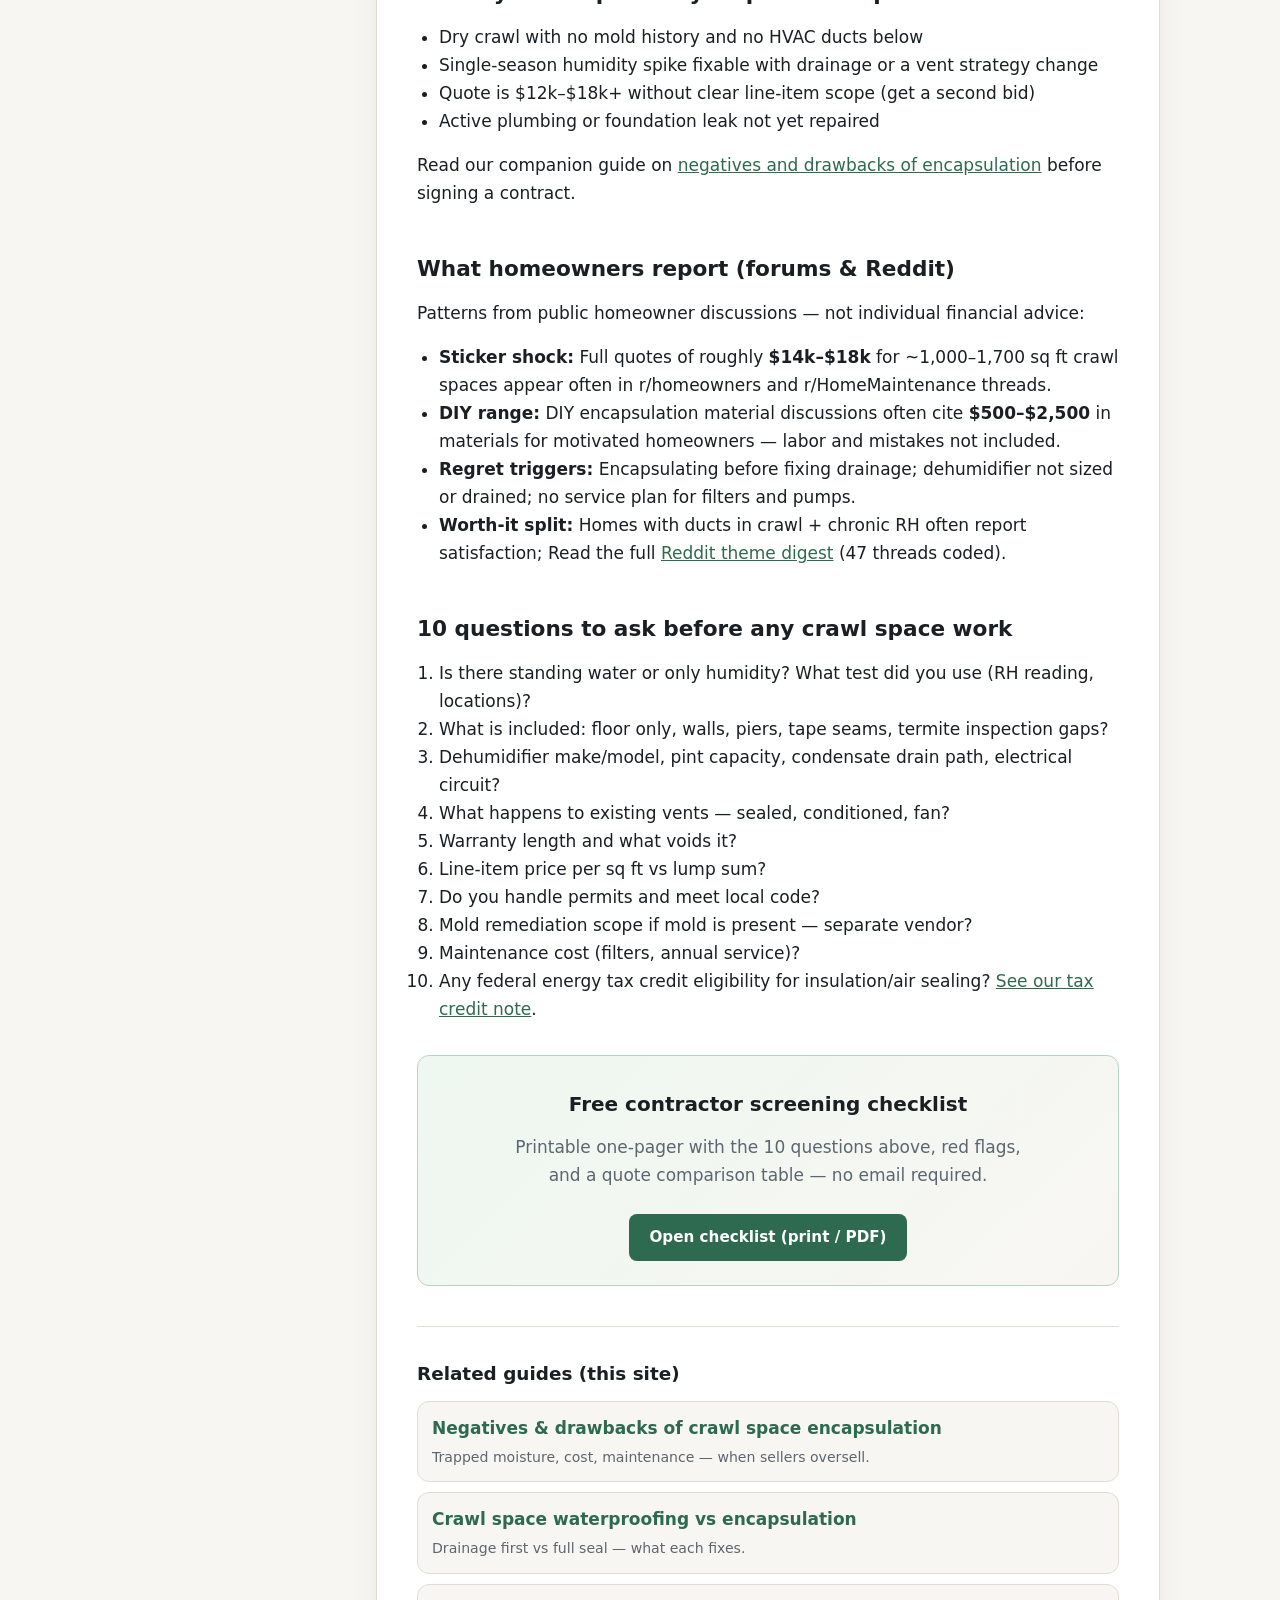
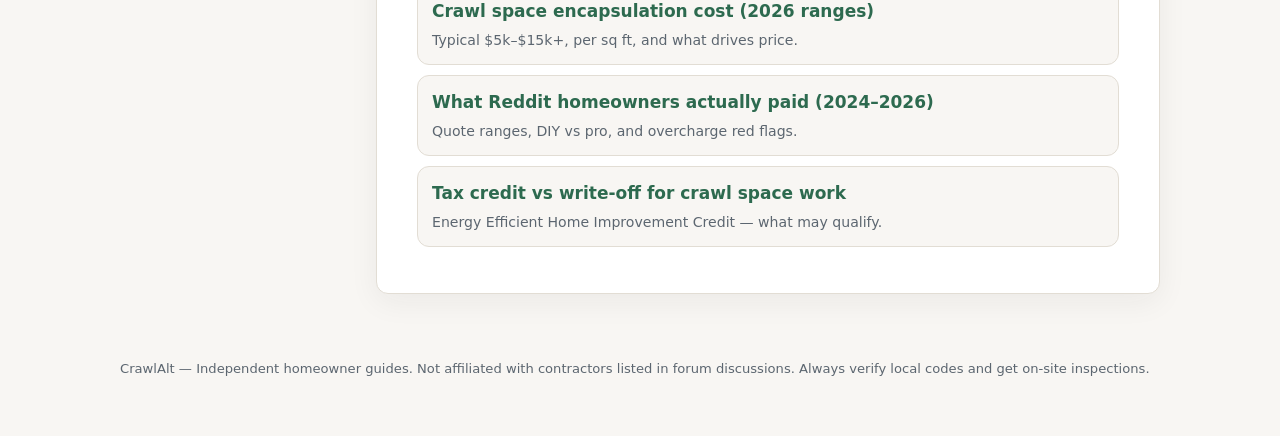
==== commit 6eed6c2e: "Affiliate W2: ship waterproofing vs encapsulation comparison page. Add comparison guide with L1 CTA," ====
--- a/index.html
+++ b/index.html
@@ -31,6 +31,7 @@
           <a href="/negatives">Negatives</a>
           <a href="/diy-cost-reddit">Reddit Costs</a>
           <a href="/encapsulation-cost">Cost</a>
+          <a href="/waterproofing-vs-encapsulation">Waterproofing</a>
           <a href="/tax-credit">Tax Credit</a>
           <a href="/checklist">Checklist</a>
         </nav>
@@ -272,6 +273,10 @@
                 <span>Trapped moisture, cost, maintenance — when sellers oversell.</span>
               </li>
               <li>
+                <a href="/waterproofing-vs-encapsulation">Crawl space waterproofing vs encapsulation</a>
+                <span>Drainage first vs full seal — what each fixes.</span>
+              </li>
+              <li>
                 <a href="/encapsulation-cost">Crawl space encapsulation cost (2026 ranges)</a>
                 <span>Typical $5k–$15k+, per sq ft, and what drives price.</span>
               </li>
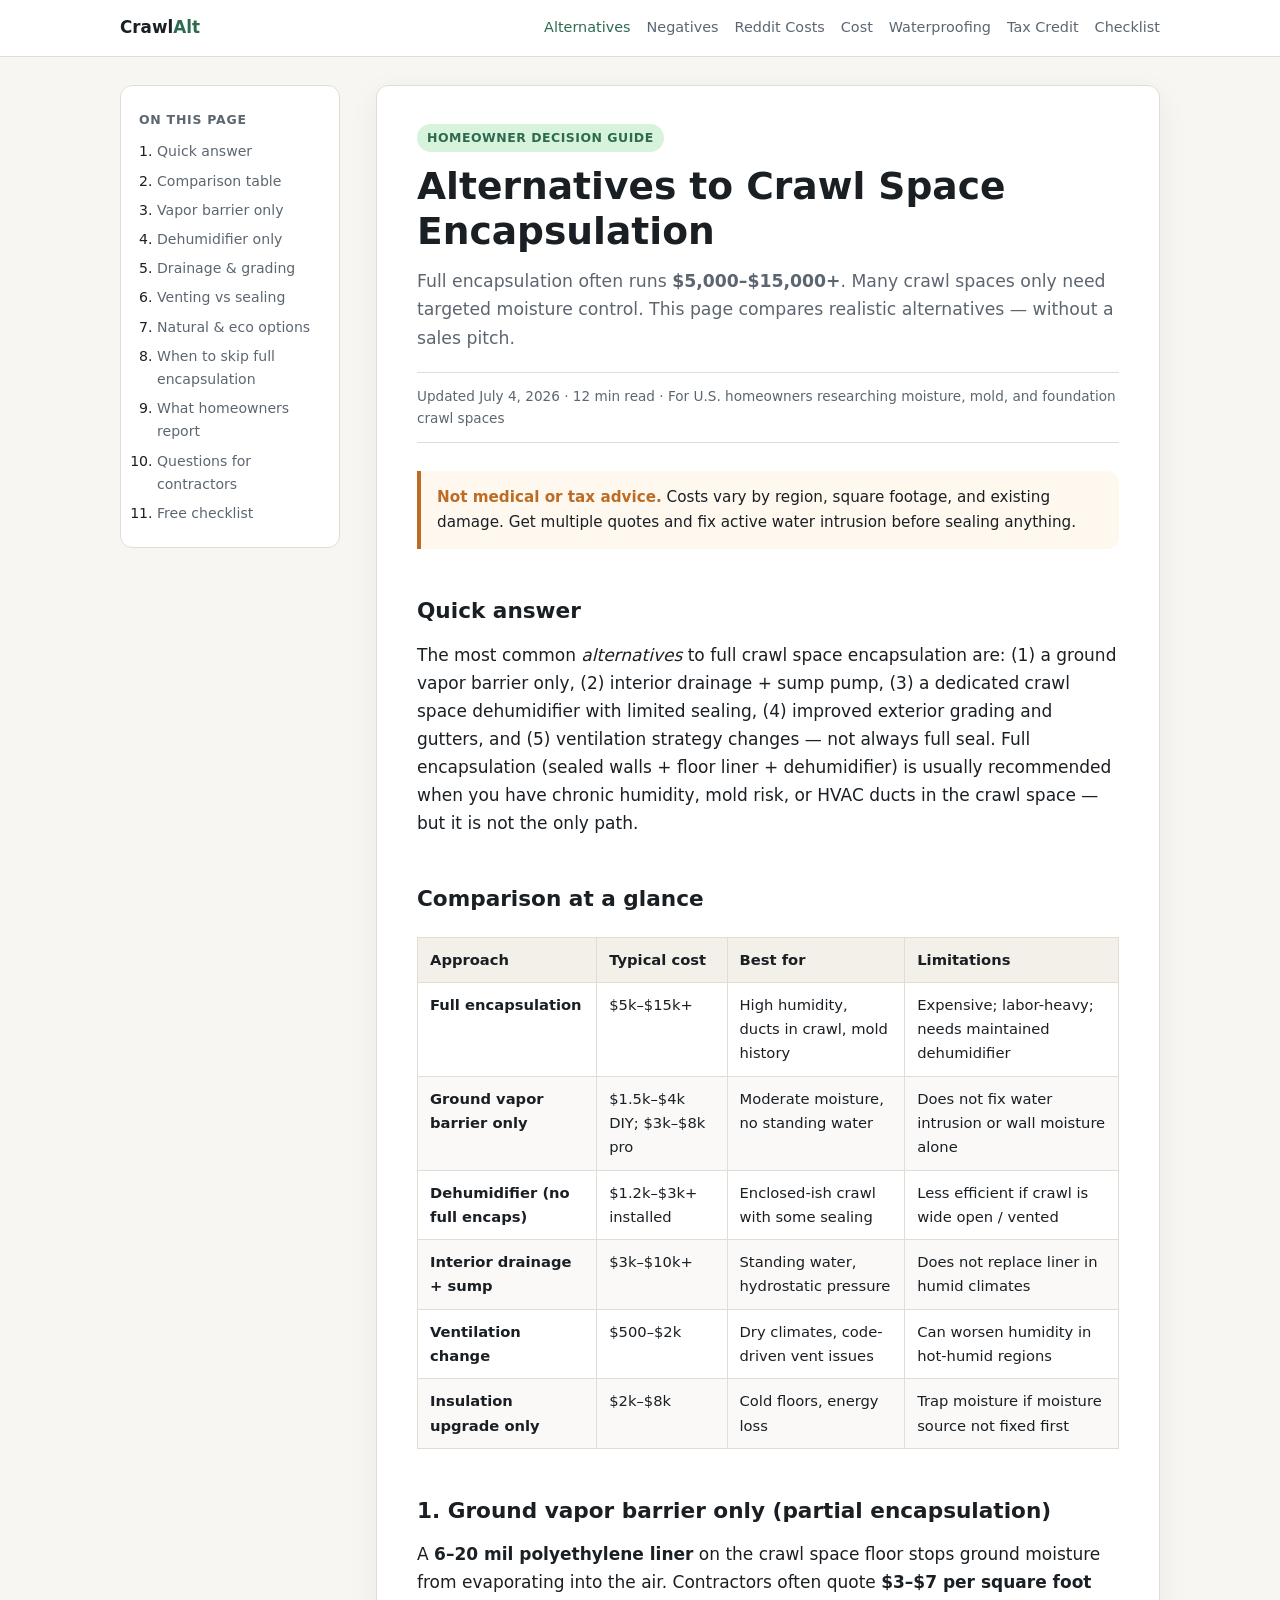
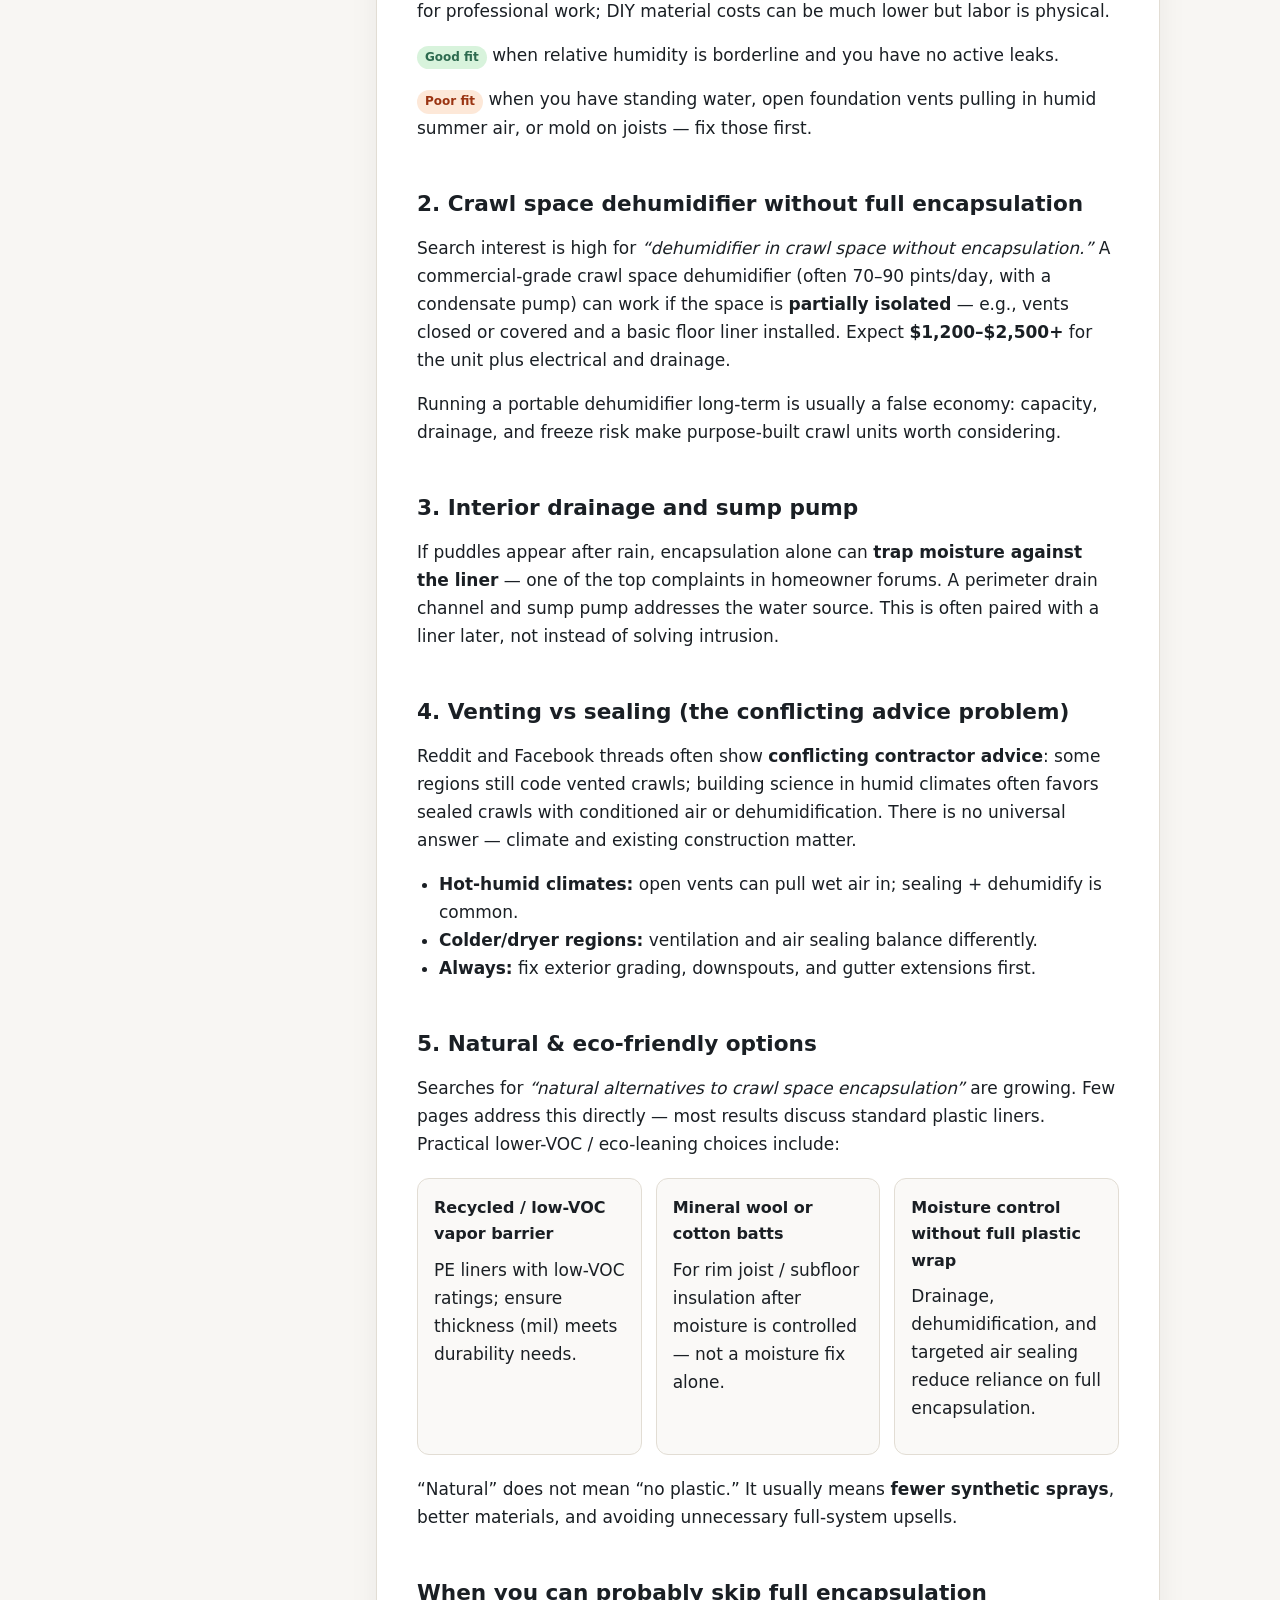
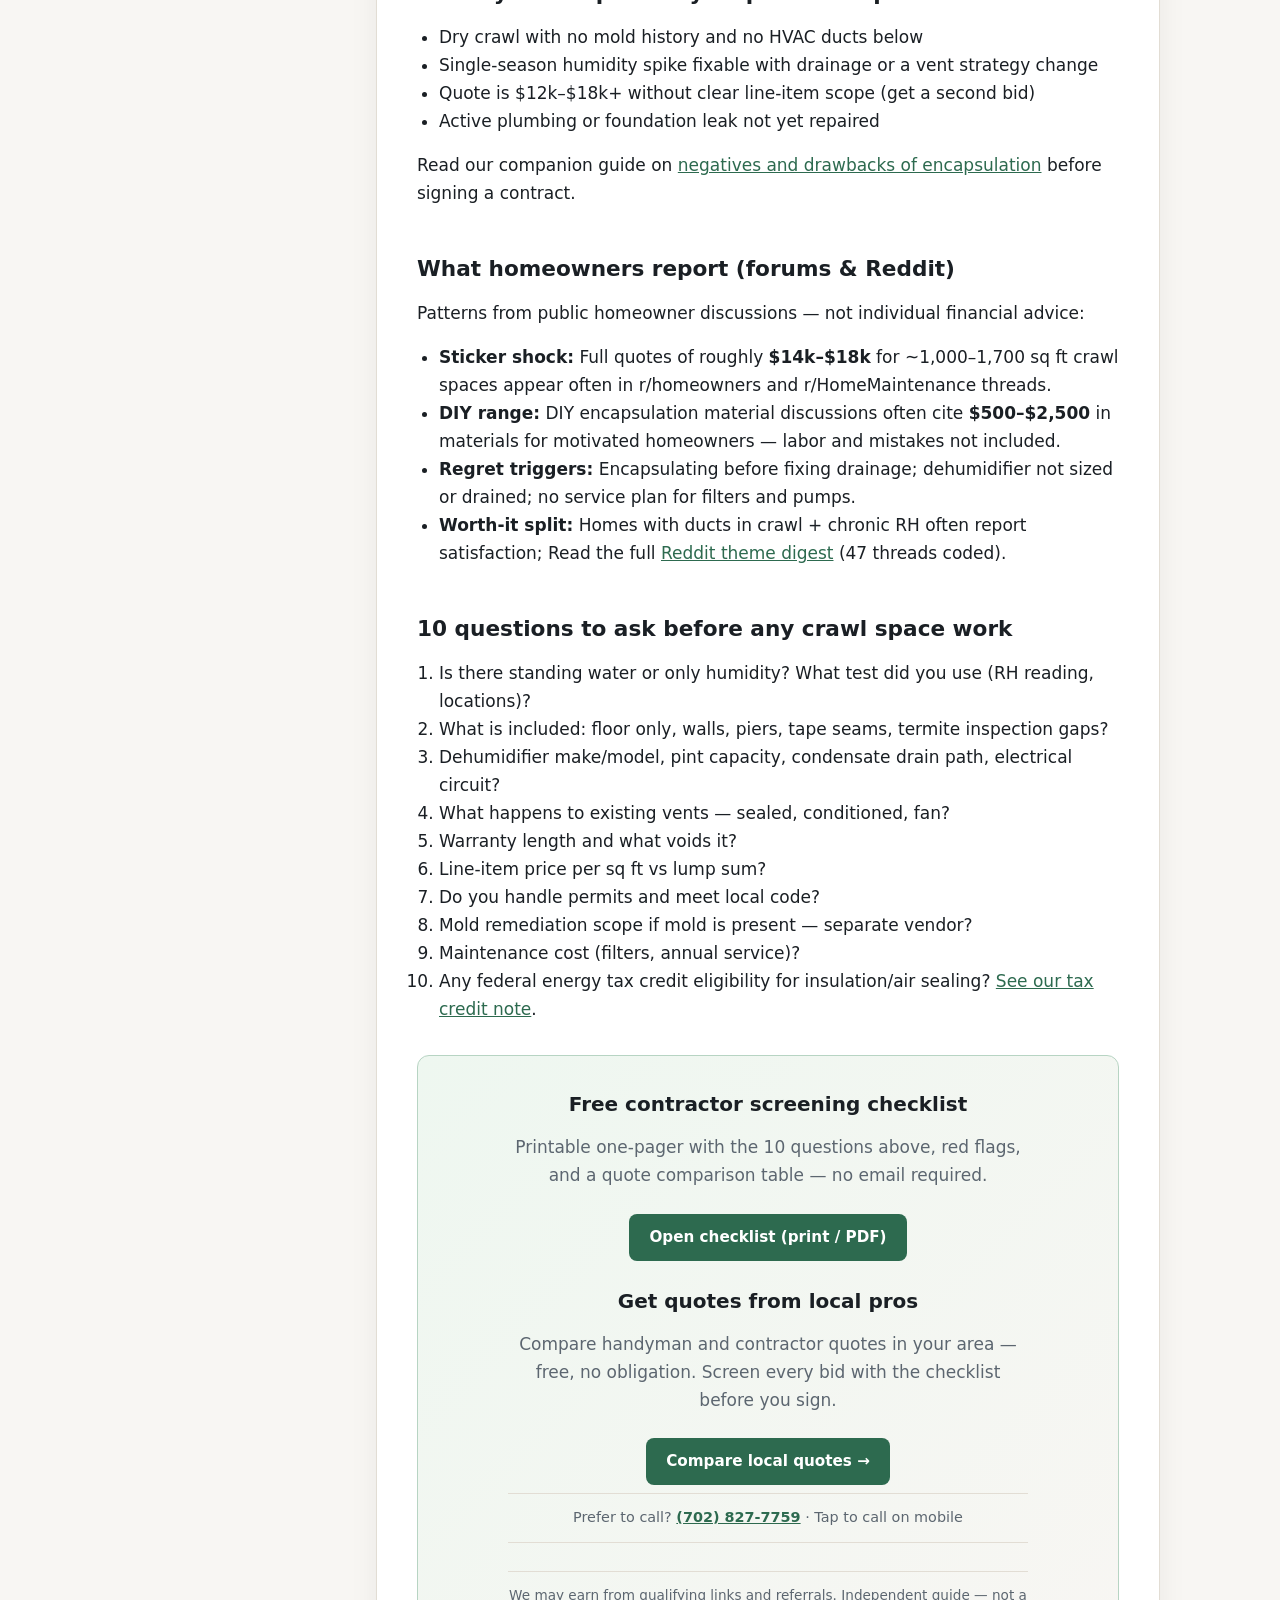
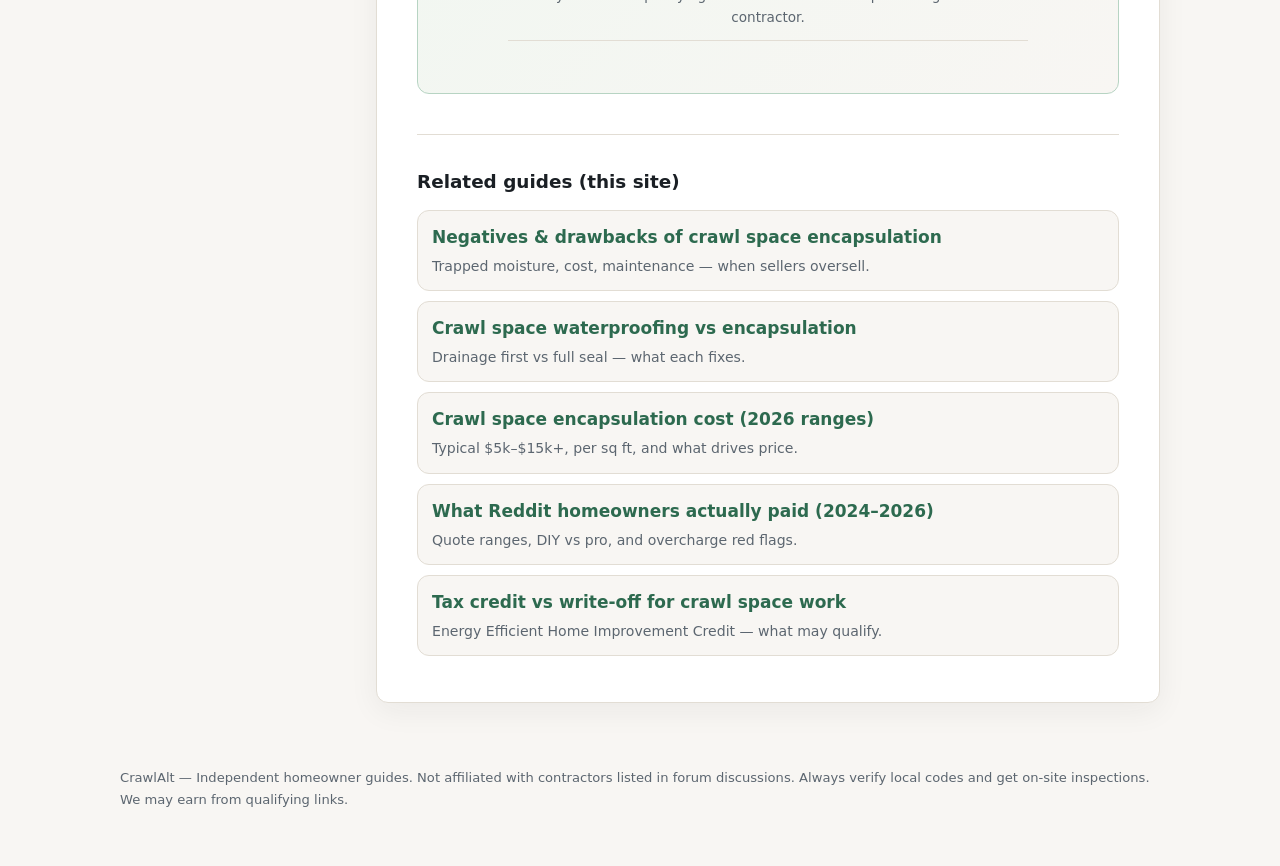
==== commit b1f6452b: "Put Angi quotes and phone CTA on the homepage so search clicks can convert. Co-authored-by: Cursor <" ====
--- a/index.html
+++ b/index.html
@@ -262,7 +262,32 @@
               Printable one-pager with the 10 questions above, red flags, and a quote comparison table —
               no email required.
             </p>
-            <a class="btn-primary" href="/checklist">Open checklist (print / PDF)</a>
+            <p>
+              <a class="btn-primary" href="/checklist">Open checklist (print / PDF)</a>
+            </p>
+            <h2>Get quotes from local pros</h2>
+            <p>
+              Compare handyman and contractor quotes in your area — free, no obligation. Screen every bid
+              with the checklist before you sign.
+            </p>
+            <p class="cta-actions">
+              <a
+                class="btn-primary"
+                href="https://www.jdoqocy.com/click-101879827-17141193"
+                rel="nofollow sponsored"
+                target="_blank"
+                referrerpolicy="no-referrer-when-downgrade"
+                >Compare local quotes →</a
+              >
+            </p>
+            <p class="cta-secondary meta">
+              Prefer to call?
+              <a href="tel:+17028277759">(702) 827-7759</a>
+              · Tap to call on mobile
+            </p>
+            <p class="meta">
+              We may earn from qualifying links and referrals. Independent guide — not a contractor.
+            </p>
           </section>
 
           <section class="related">
@@ -297,7 +322,7 @@
     <footer class="site-footer">
       <p>
         CrawlAlt — Independent homeowner guides. Not affiliated with contractors listed in forum discussions.
-        Always verify local codes and get on-site inspections.
+        Always verify local codes and get on-site inspections. We may earn from qualifying links.
       </p>
     </footer>
   </body>
--- a/css/style.css
+++ b/css/style.css
@@ -357,6 +357,19 @@
   margin-right: auto;
 }
 
+.cta-actions {
+  margin: 12px 0 4px;
+}
+
+.cta-secondary {
+  margin-top: 8px;
+  font-size: 0.9rem;
+}
+
+.cta-secondary a {
+  font-weight: 600;
+}
+
 .btn-primary,
 .btn-ghost {
   display: inline-block;
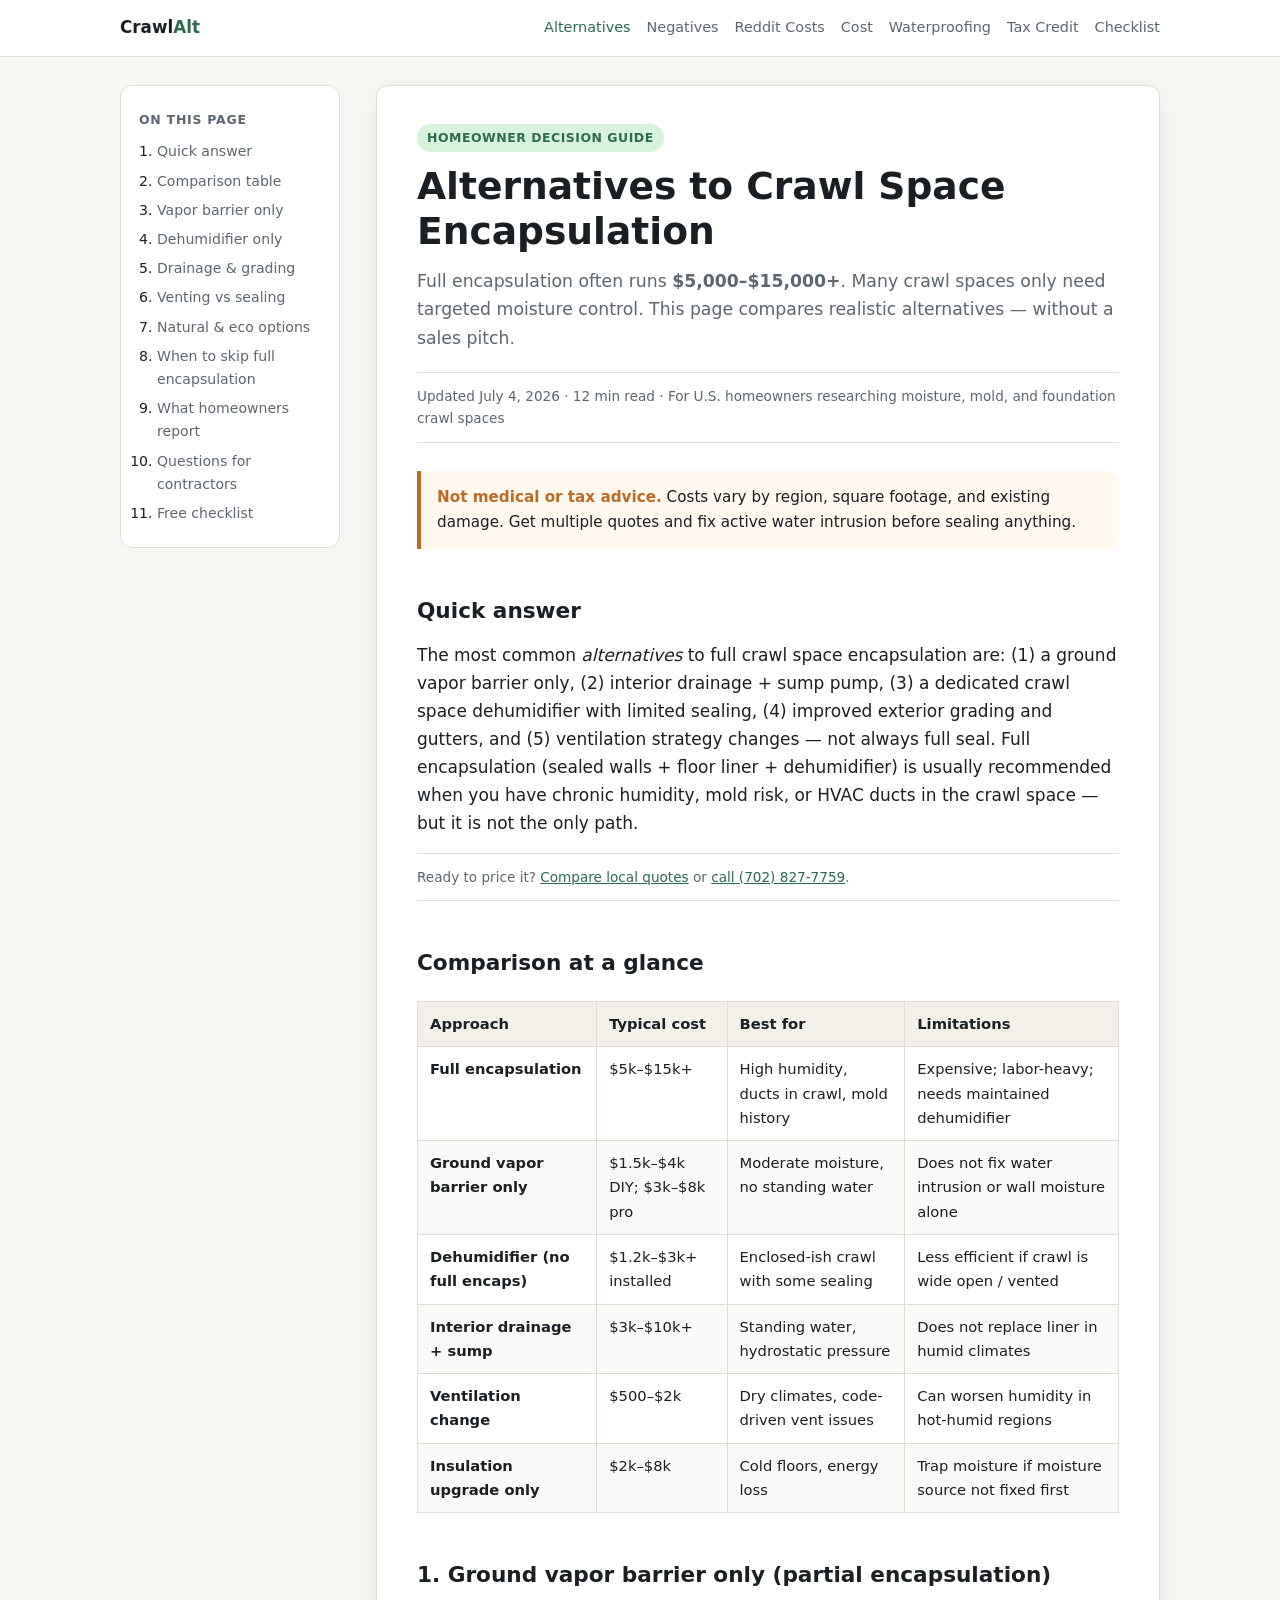
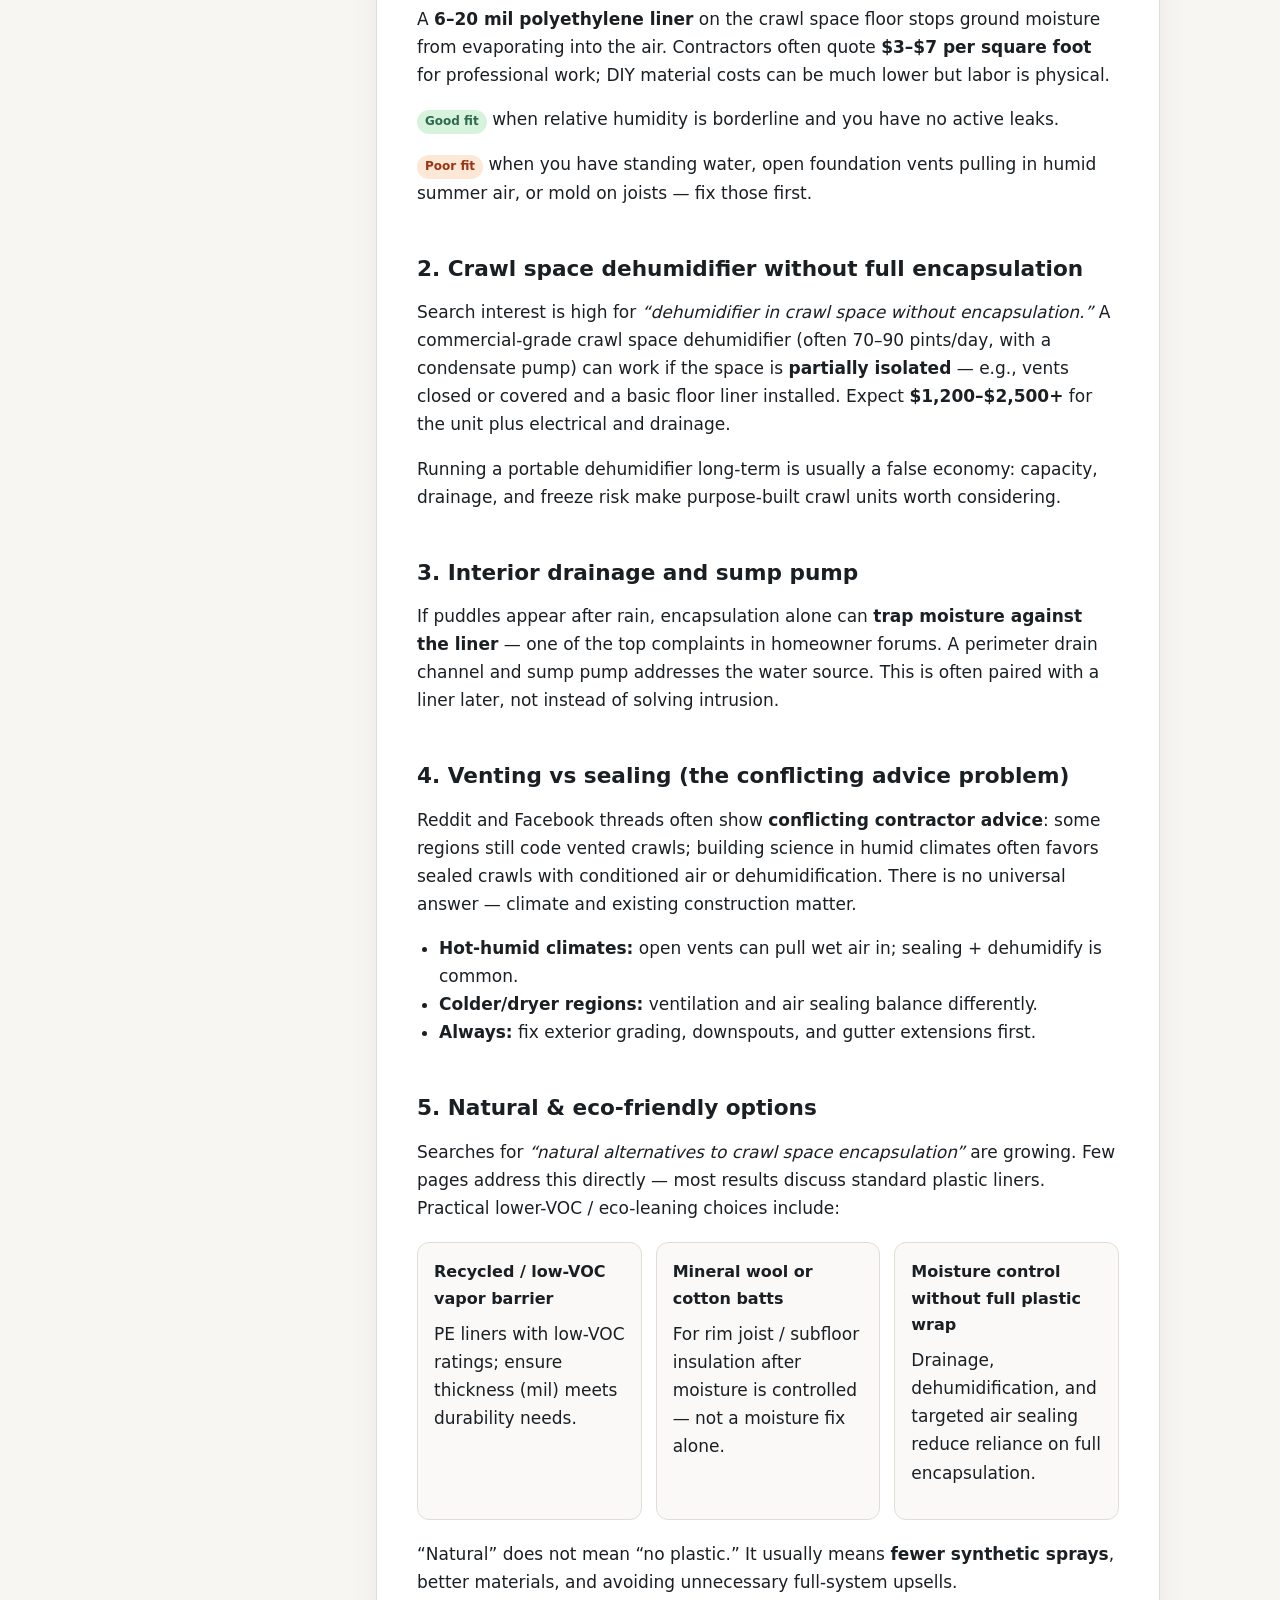
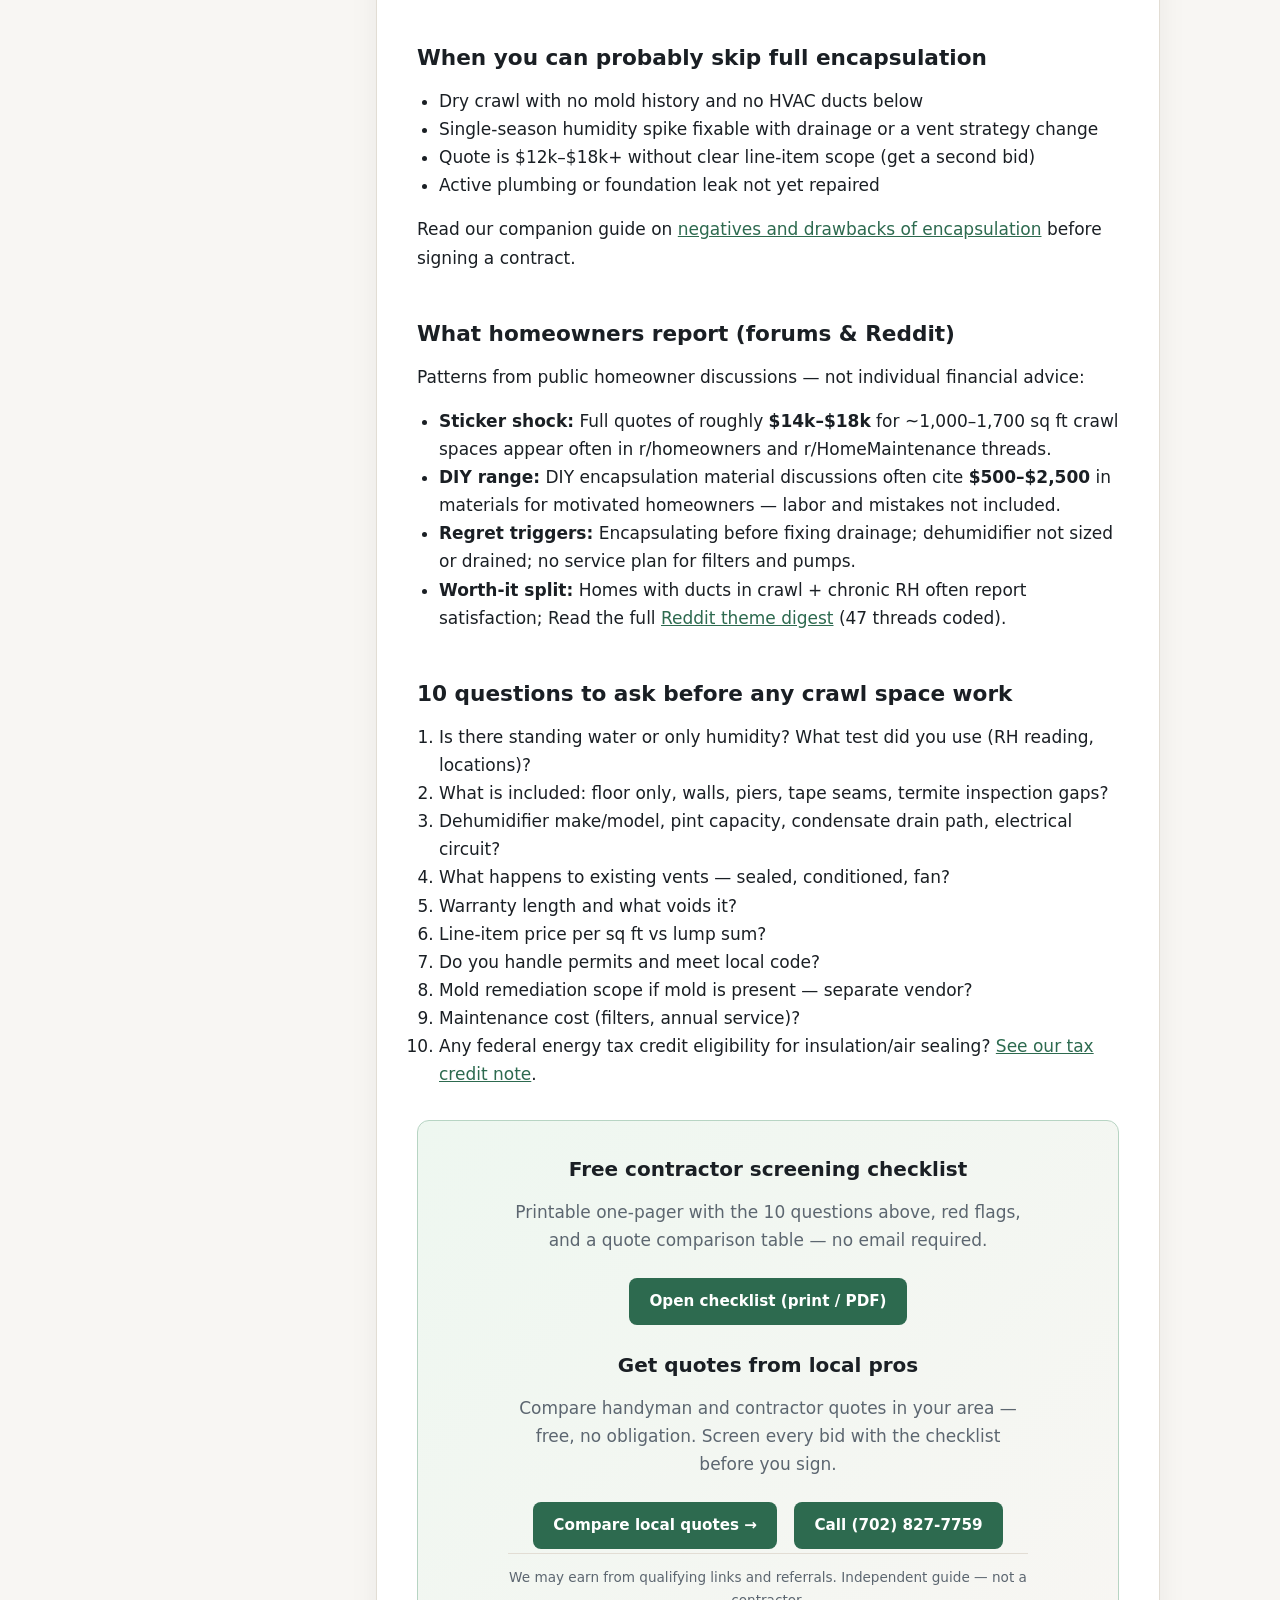
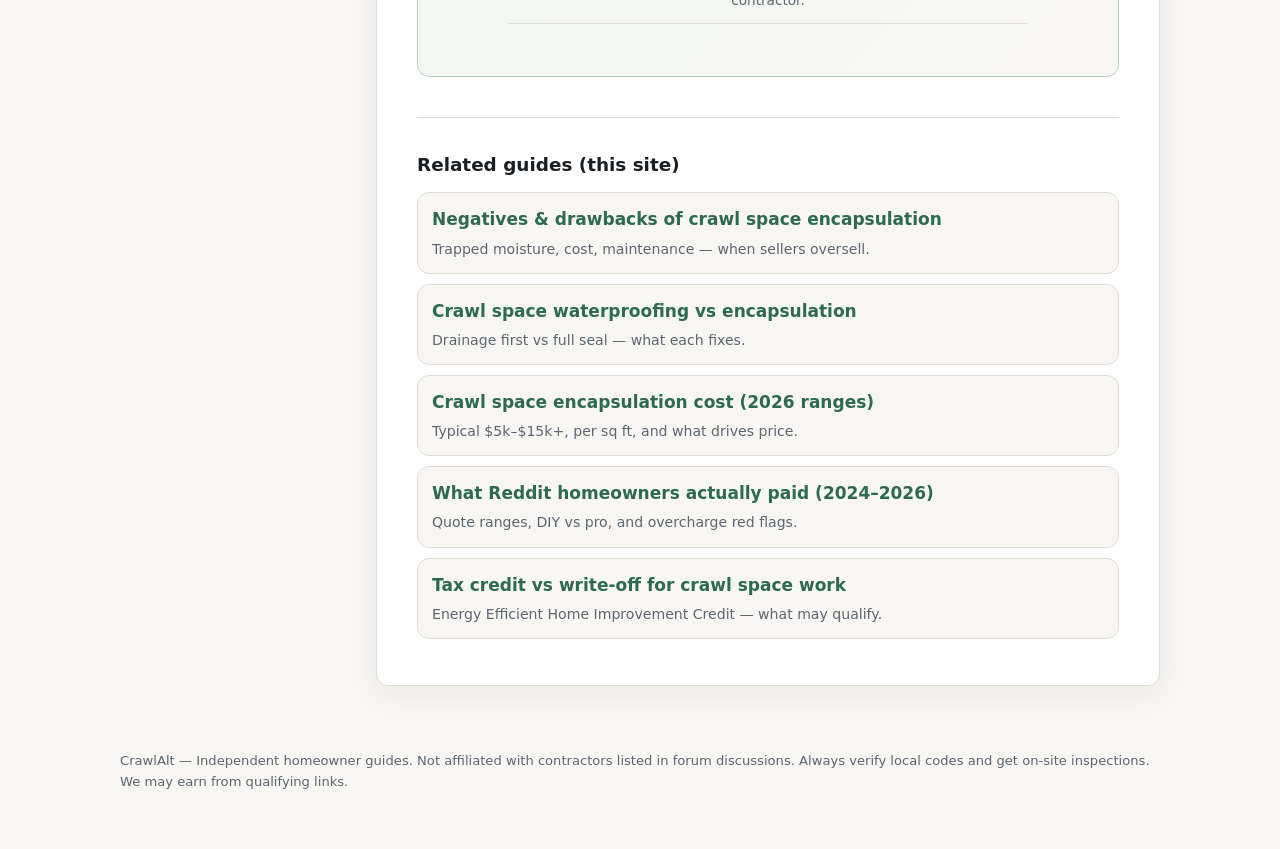
==== commit e5b36f12: "Make the homepage call CTA a button and add a quote line after the quick answer. Co-authored-by: Cur" ====
--- a/index.html
+++ b/index.html
@@ -83,6 +83,12 @@
             usually recommended when you have chronic humidity, mold risk, or HVAC ducts in the crawl space —
             but it is not the only path.
           </p>
+          <p class="meta">
+            Ready to price it?
+            <a href="https://www.jdoqocy.com/click-101879827-17141193" rel="nofollow sponsored" target="_blank" referrerpolicy="no-referrer-when-downgrade">Compare local quotes</a>
+            or
+            <a href="tel:+17028277759">call (702) 827-7759</a>.
+          </p>
 
           <h2 id="compare">Comparison at a glance</h2>
           <table>
@@ -279,11 +285,7 @@
                 referrerpolicy="no-referrer-when-downgrade"
                 >Compare local quotes →</a
               >
-            </p>
-            <p class="cta-secondary meta">
-              Prefer to call?
-              <a href="tel:+17028277759">(702) 827-7759</a>
-              · Tap to call on mobile
+              <a class="btn-primary" href="tel:+17028277759">Call (702) 827-7759</a>
             </p>
             <p class="meta">
               We may earn from qualifying links and referrals. Independent guide — not a contractor.
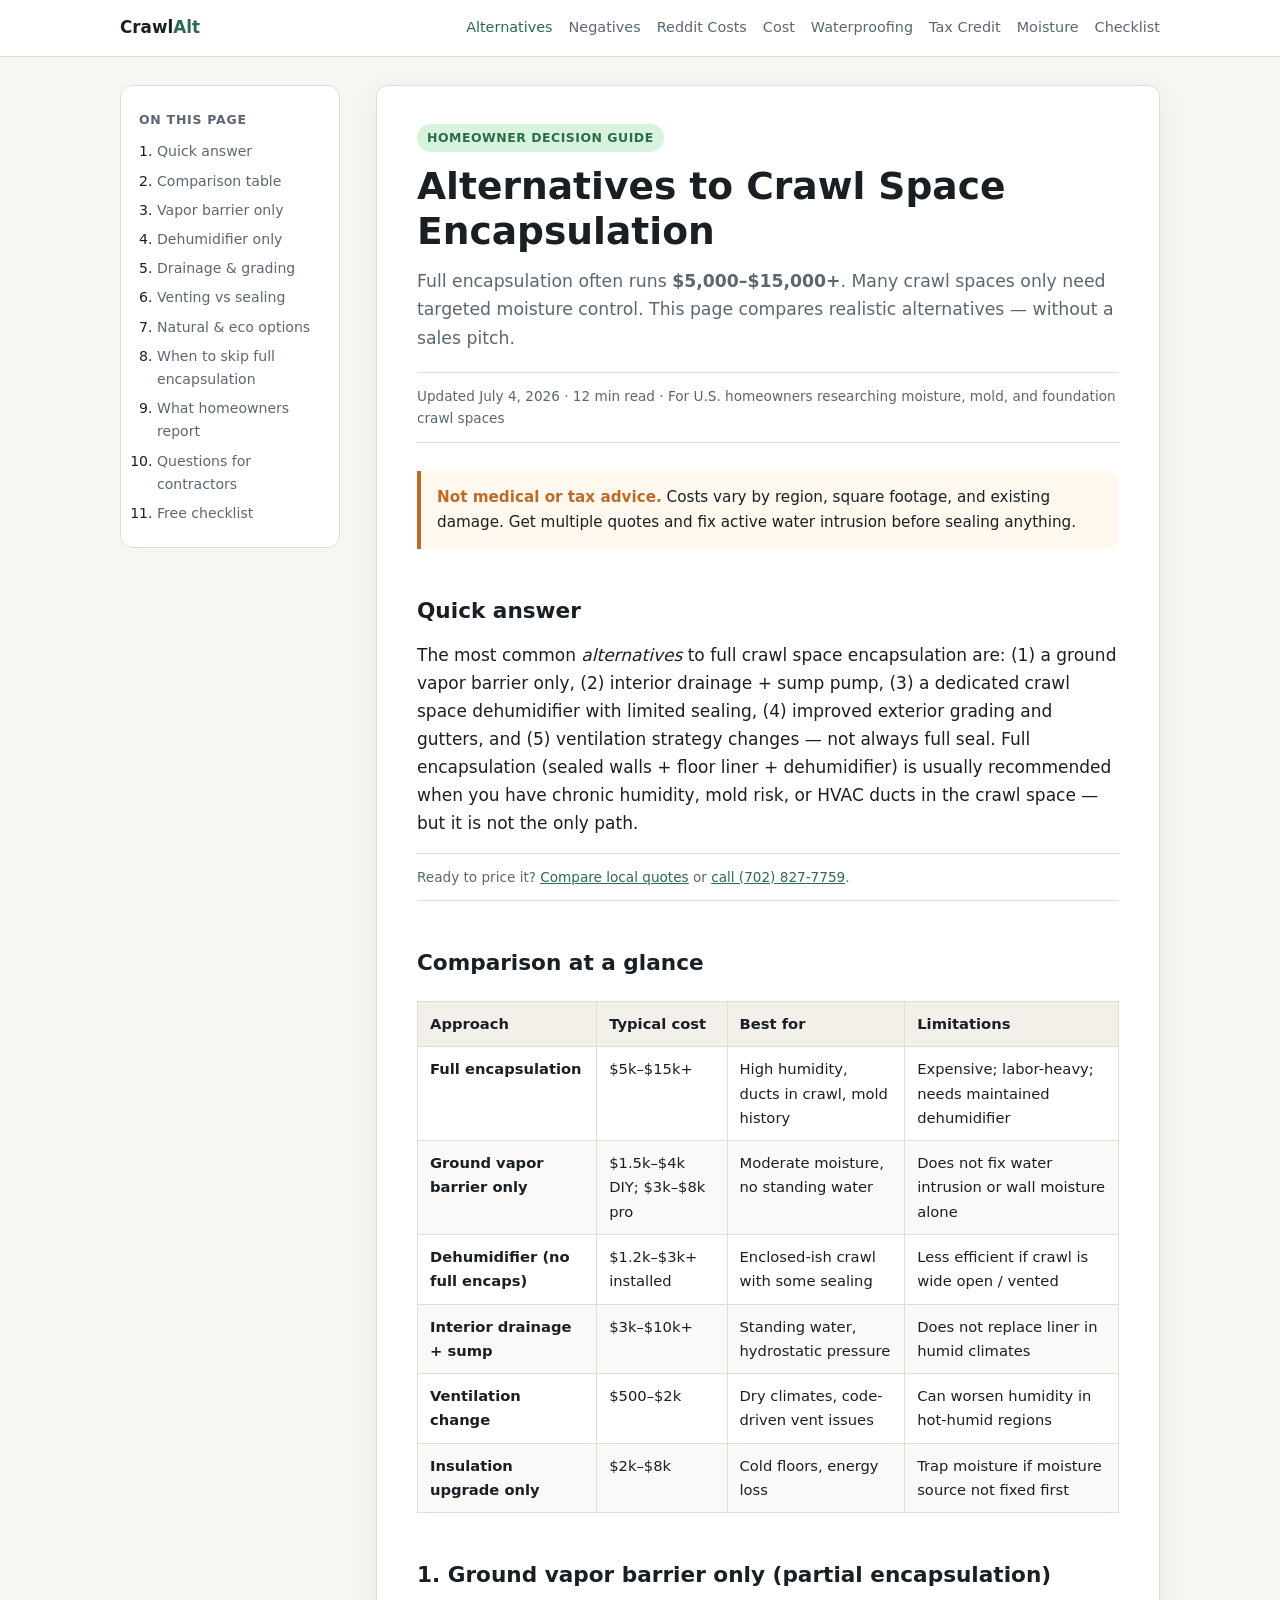
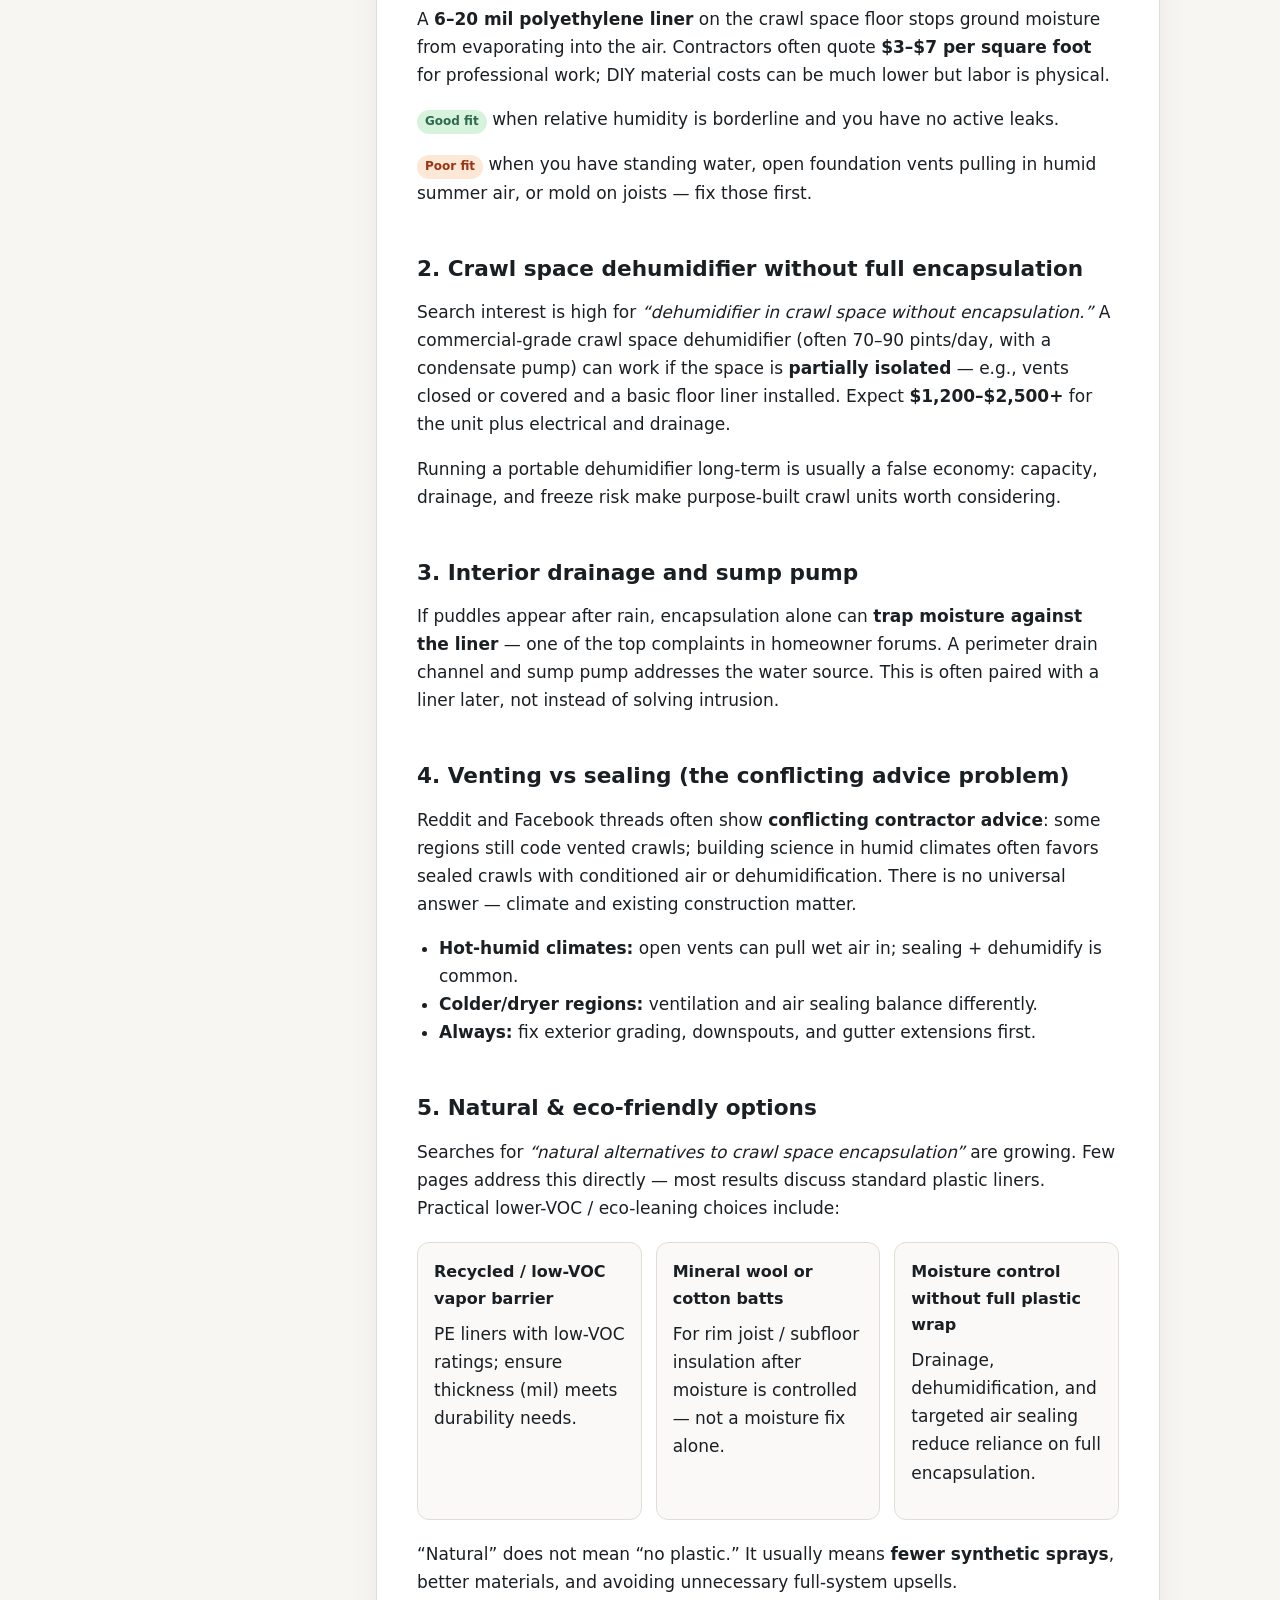
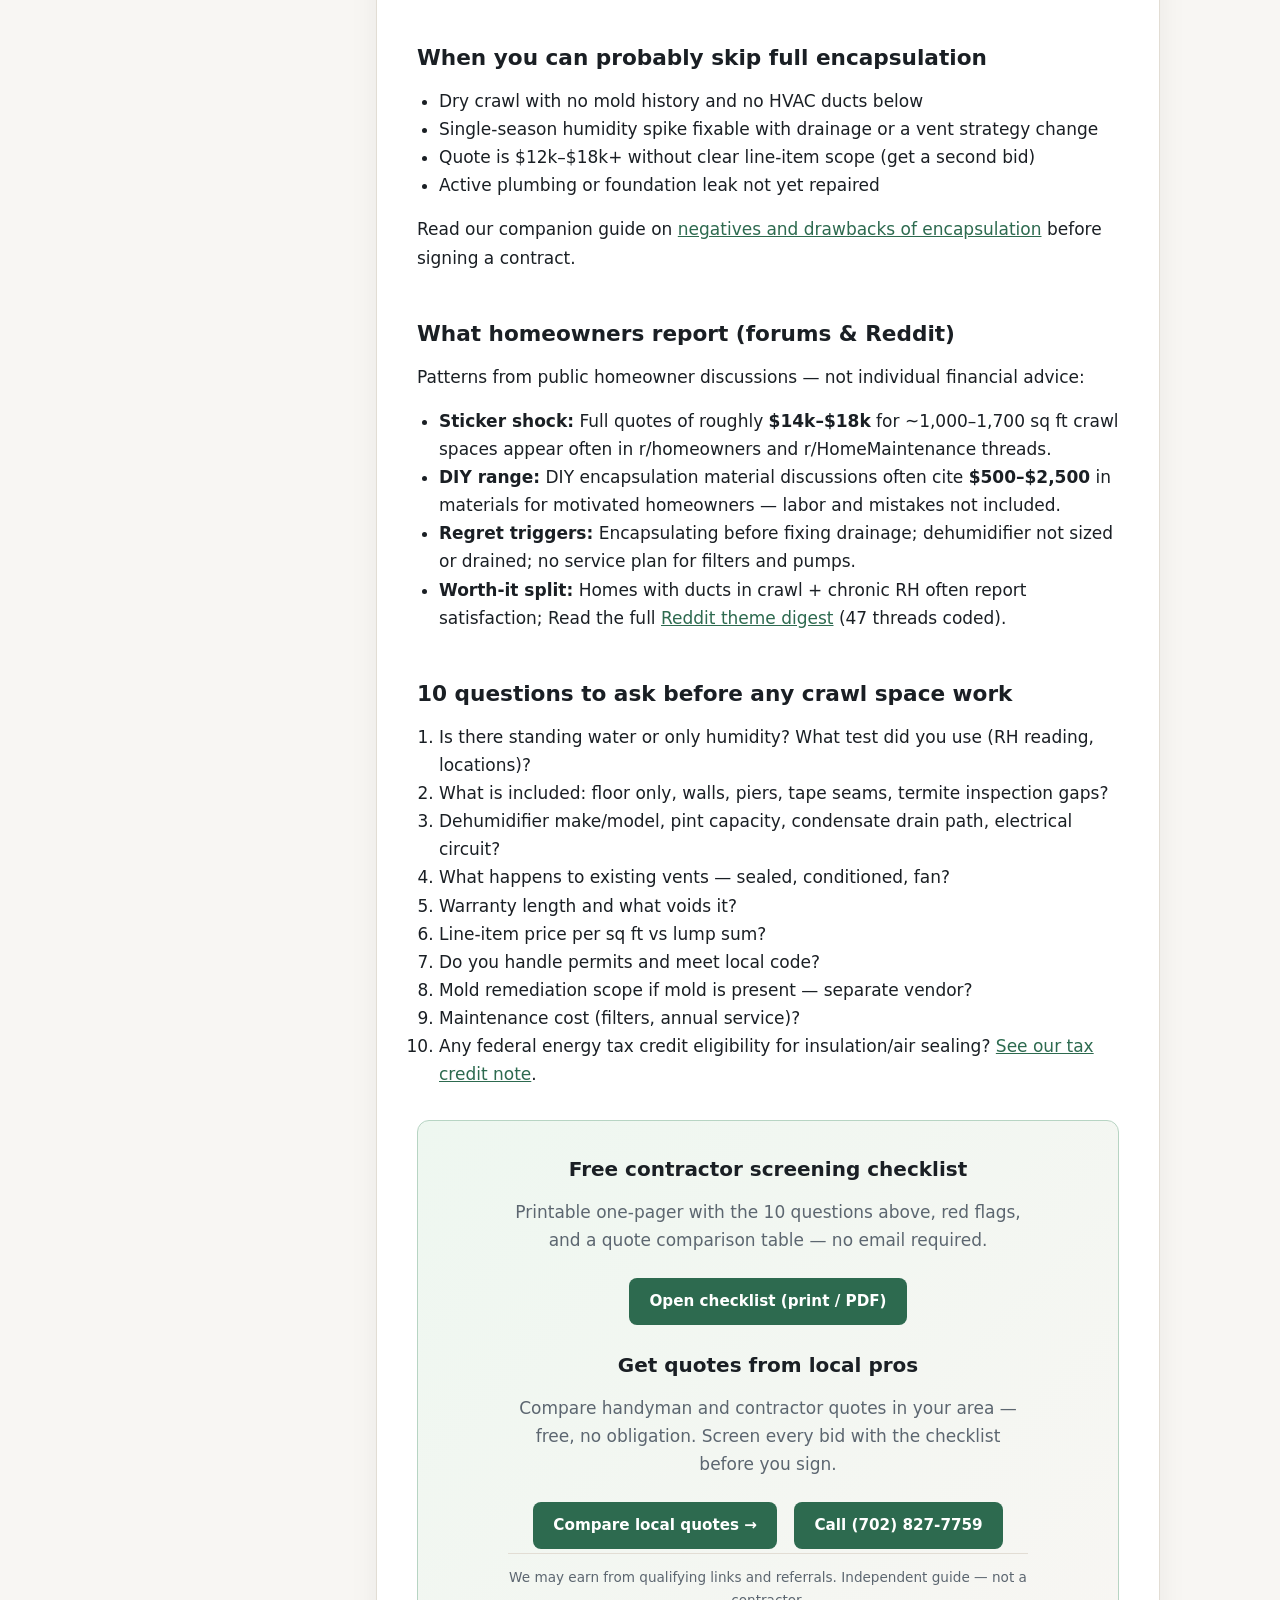
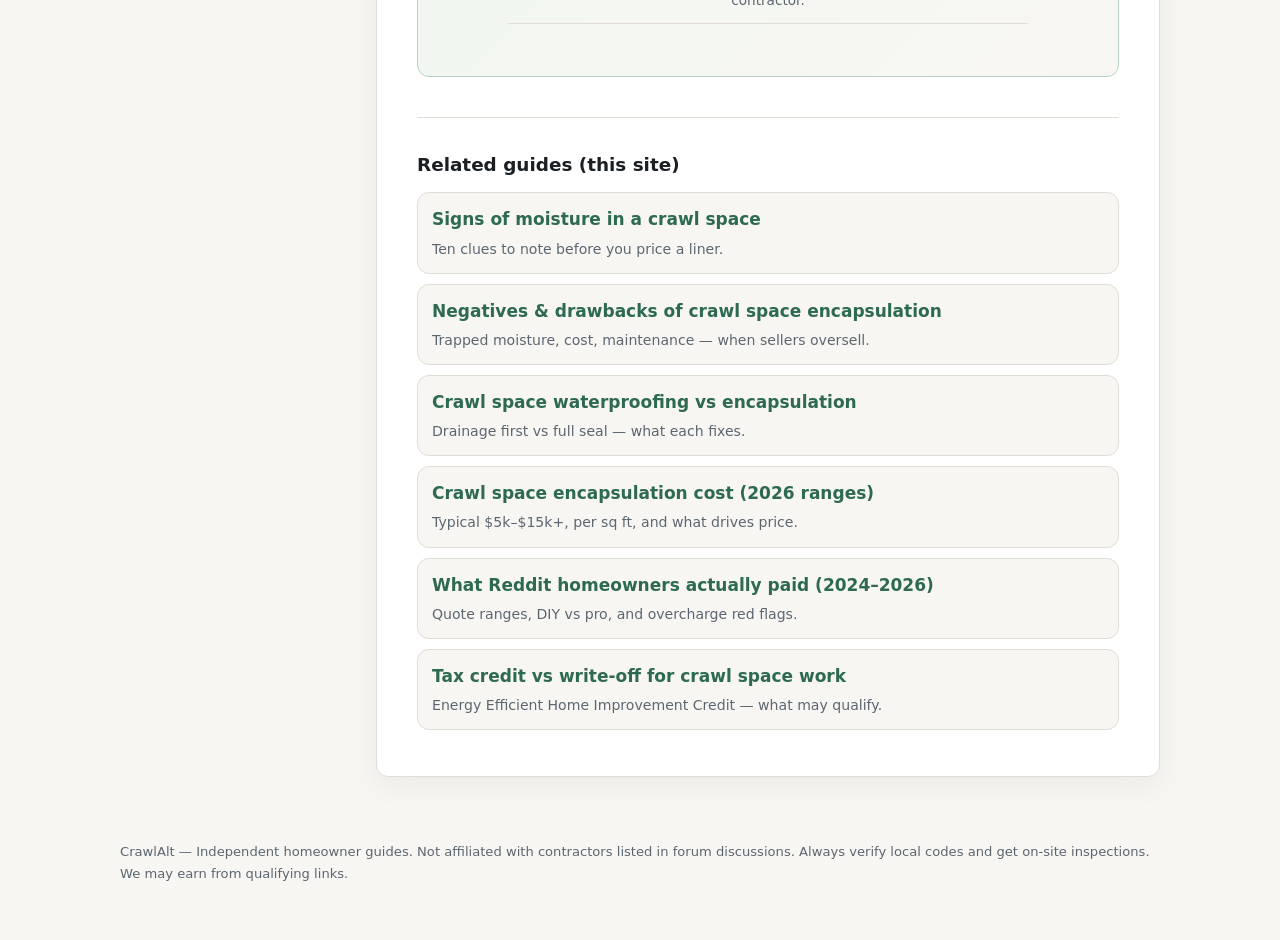
==== commit db7da1b6: "Add a moisture-signs page so the scheduled crawl-space query has a landing page. Co-authored-by: Cur" ====
--- a/index.html
+++ b/index.html
@@ -33,6 +33,7 @@
           <a href="/encapsulation-cost">Cost</a>
           <a href="/waterproofing-vs-encapsulation">Waterproofing</a>
           <a href="/tax-credit">Tax Credit</a>
+          <a href="/moisture-signs">Moisture</a>
           <a href="/checklist">Checklist</a>
         </nav>
       </div>
@@ -296,6 +297,10 @@
             <h2>Related guides (this site)</h2>
             <ul>
               <li>
+                <a href="/moisture-signs">Signs of moisture in a crawl space</a>
+                <span>Ten clues to note before you price a liner.</span>
+              </li>
+              <li>
                 <a href="/negatives">Negatives &amp; drawbacks of crawl space encapsulation</a>
                 <span>Trapped moisture, cost, maintenance — when sellers oversell.</span>
               </li>
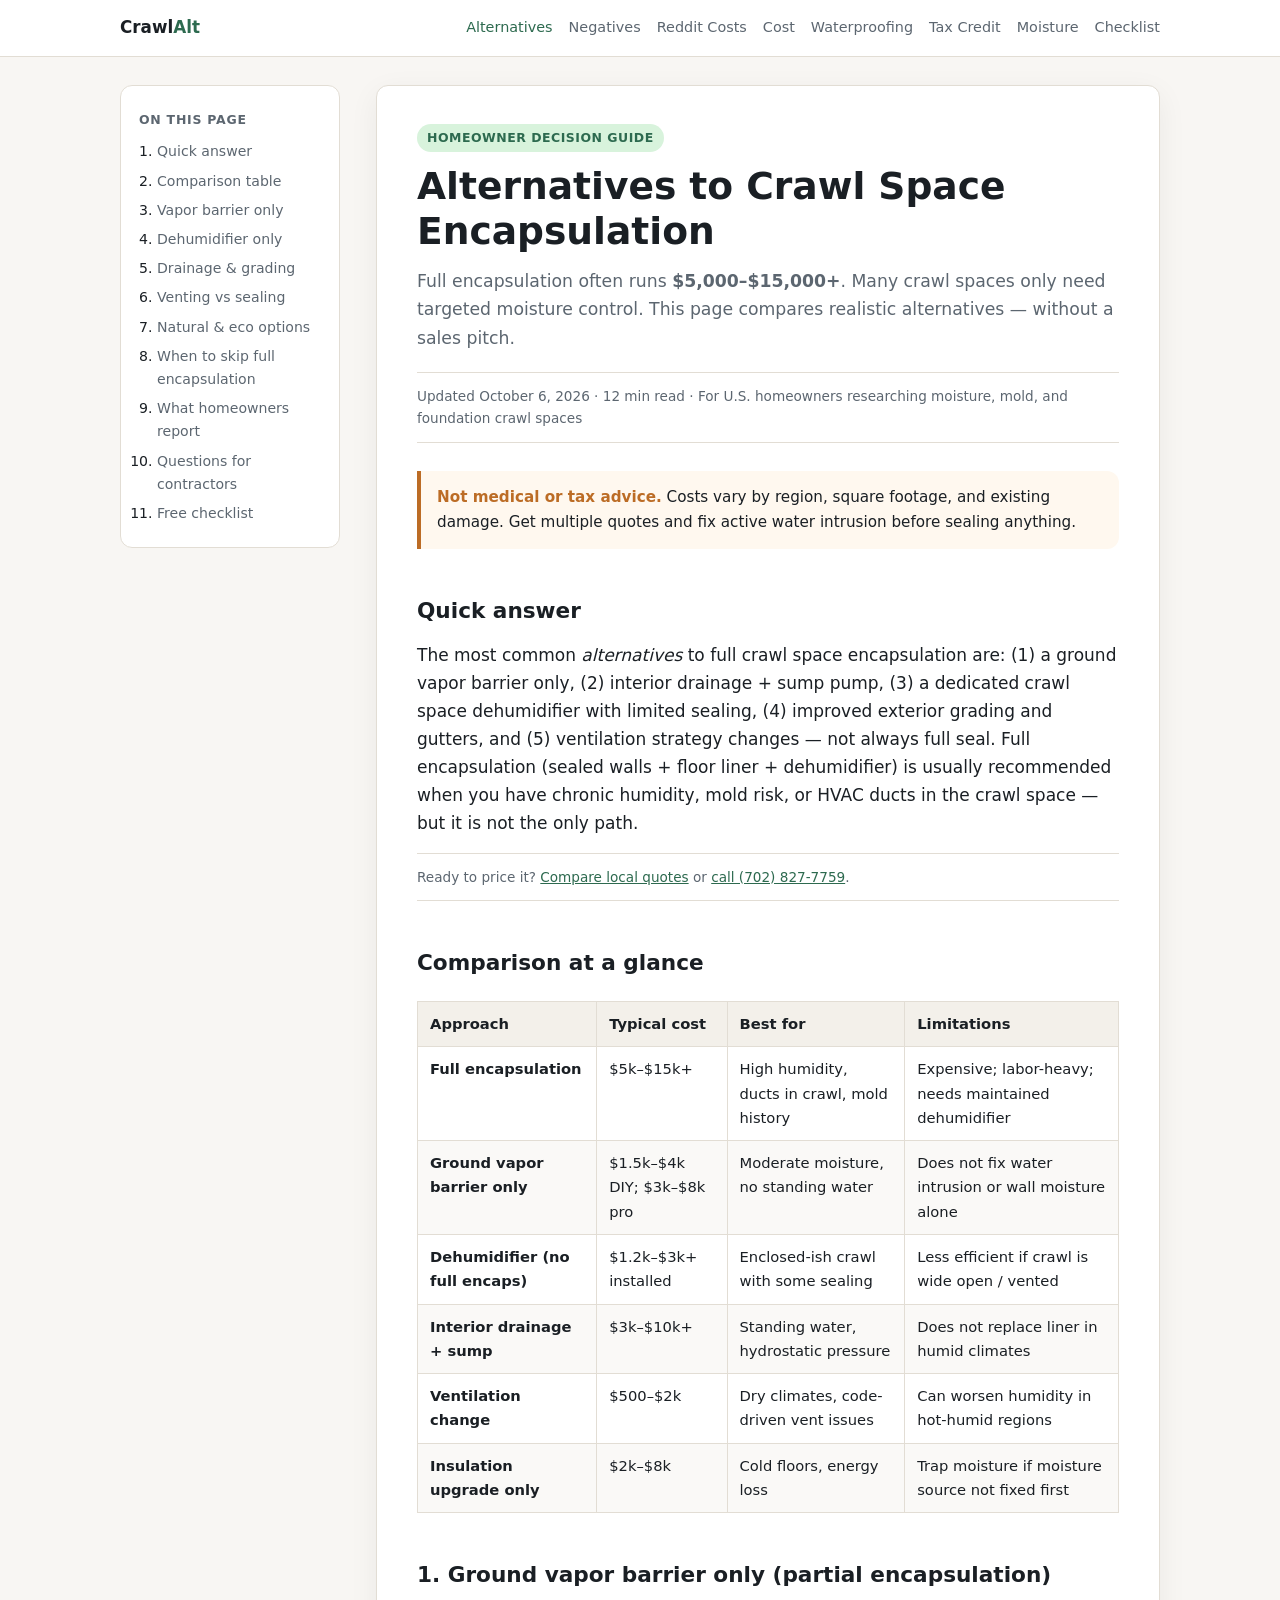
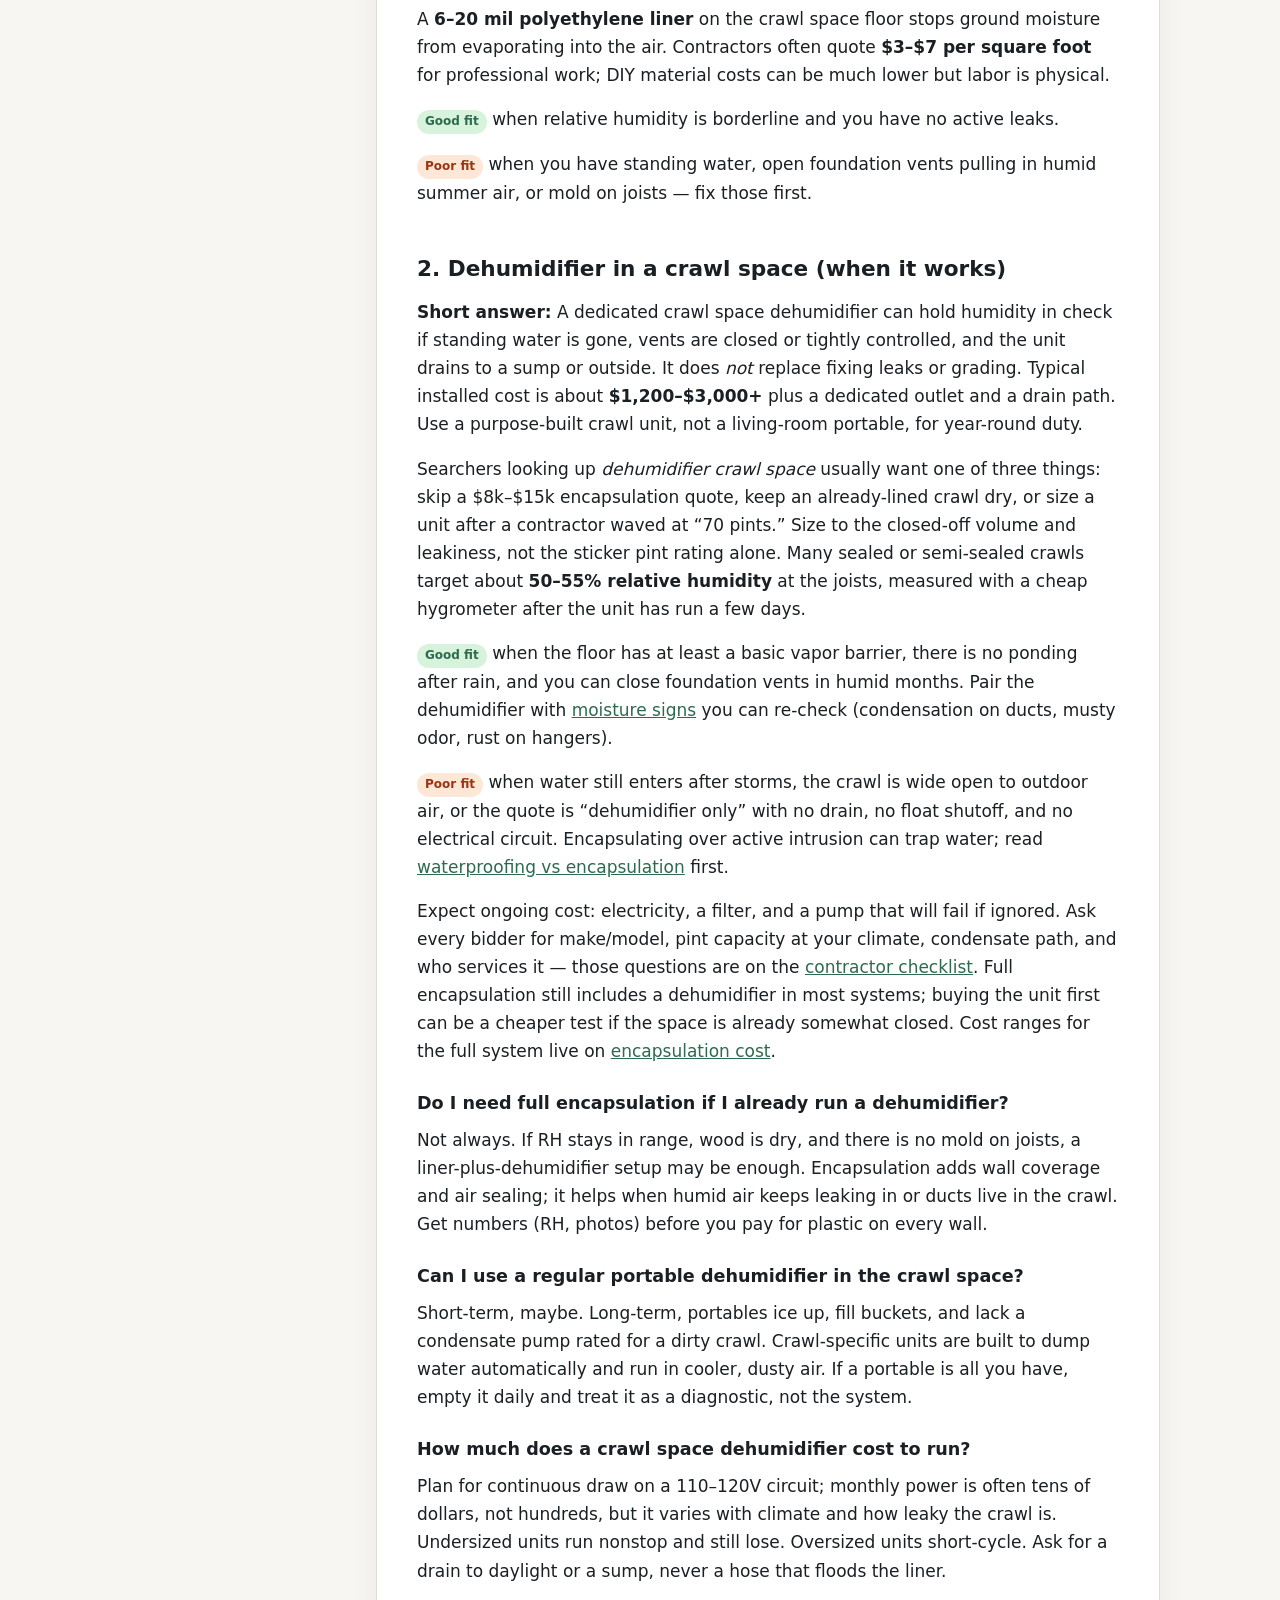
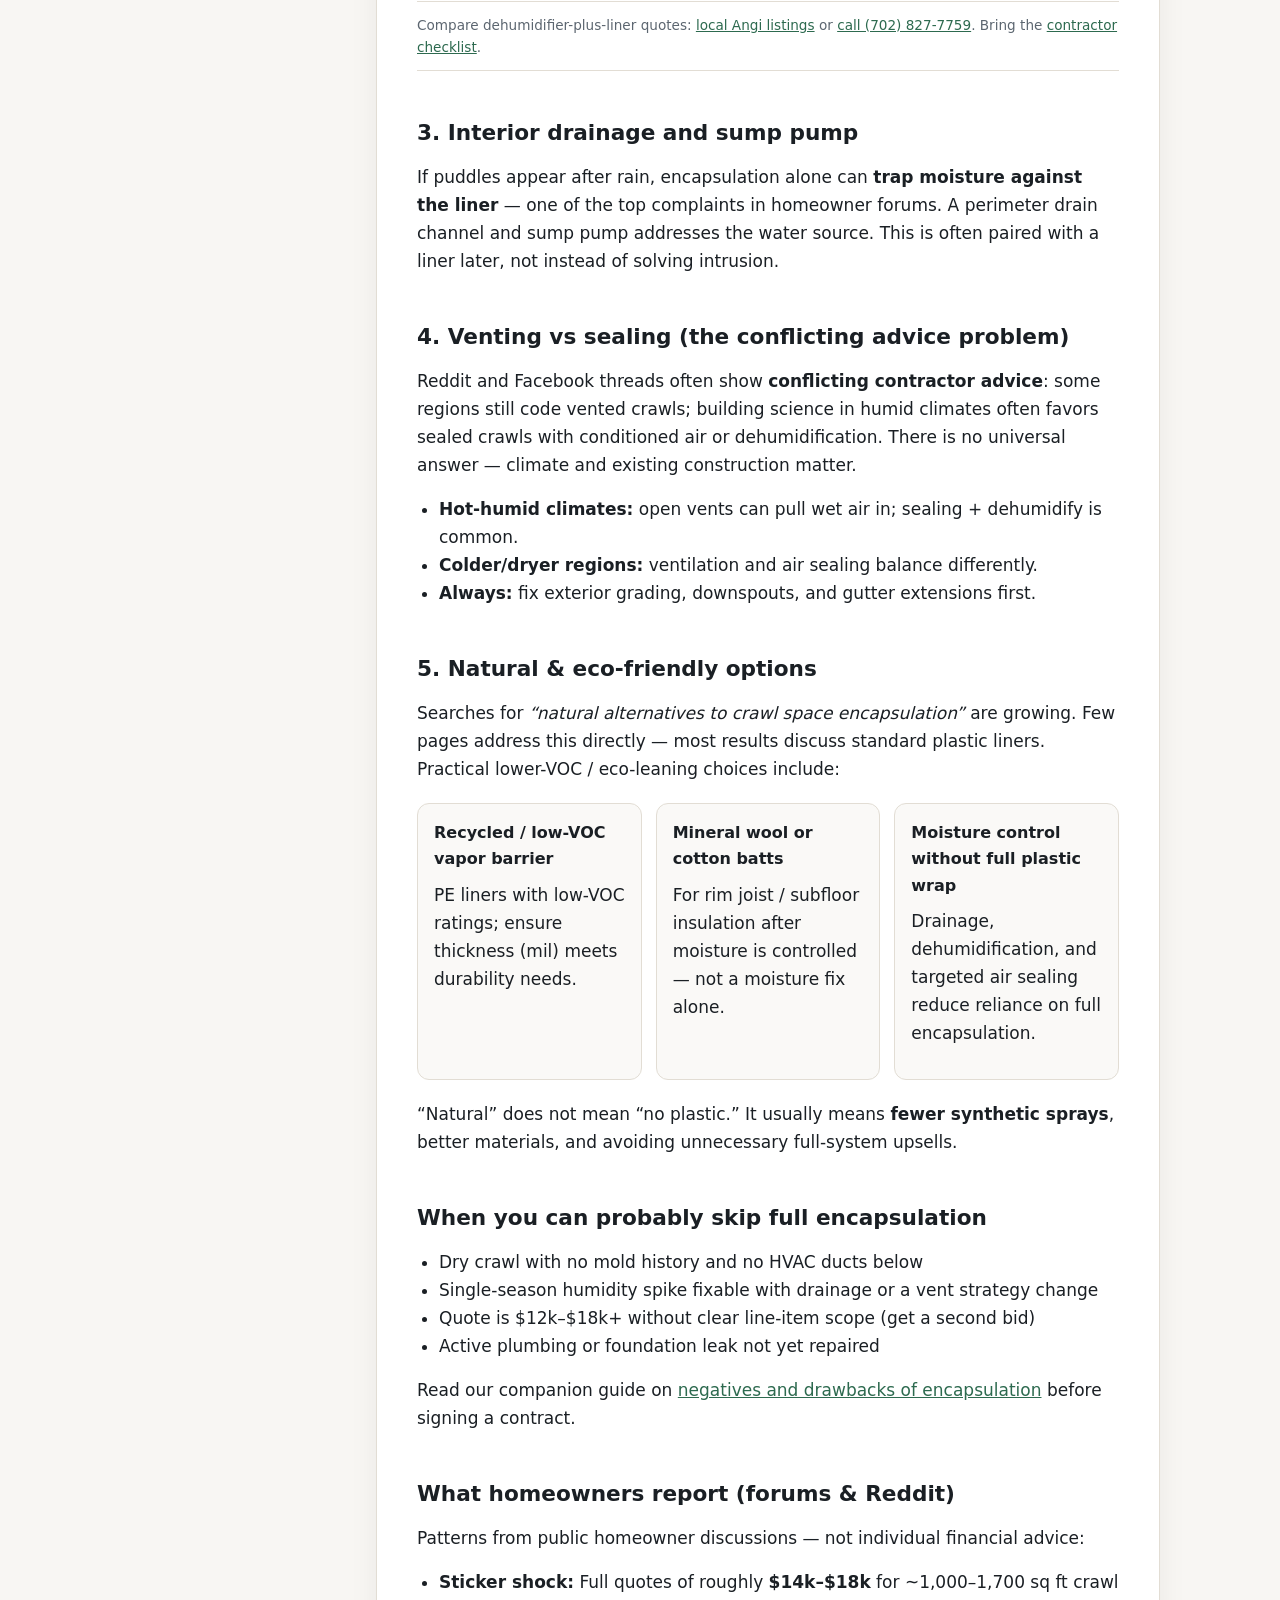
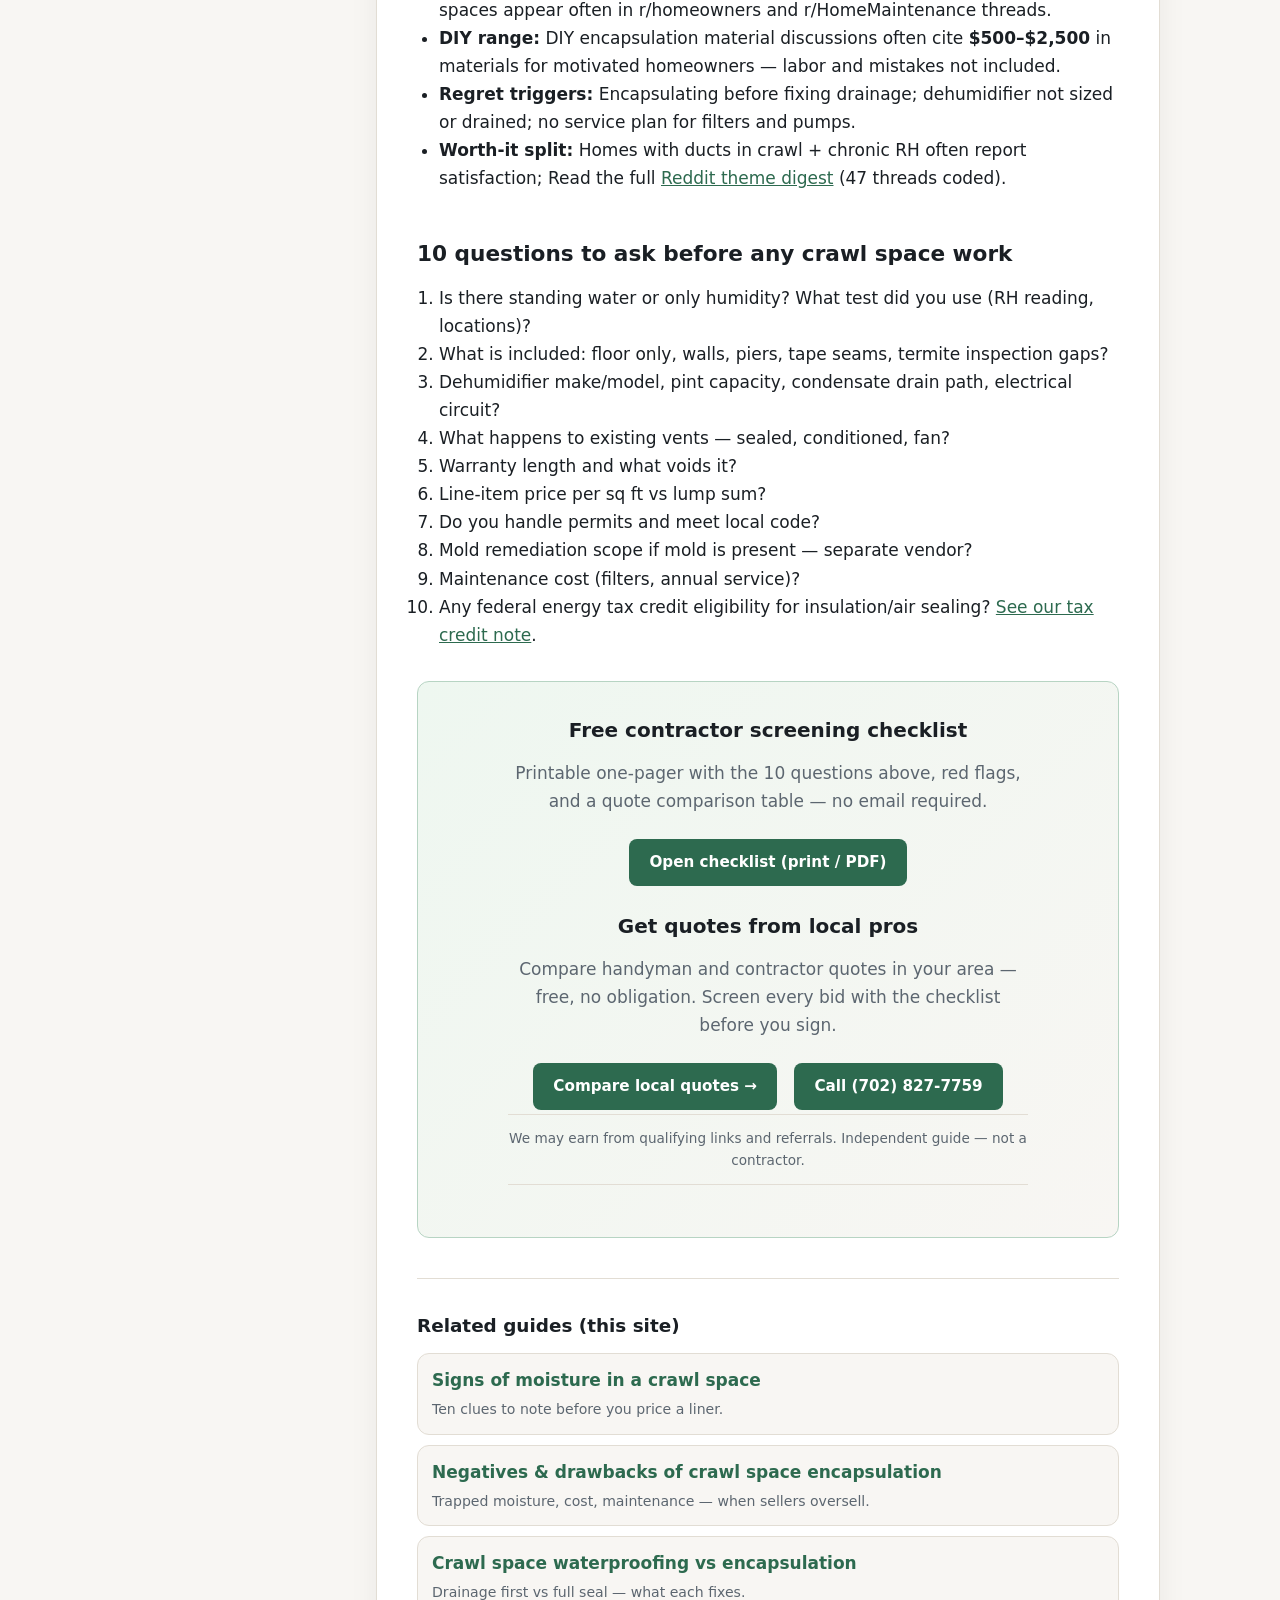
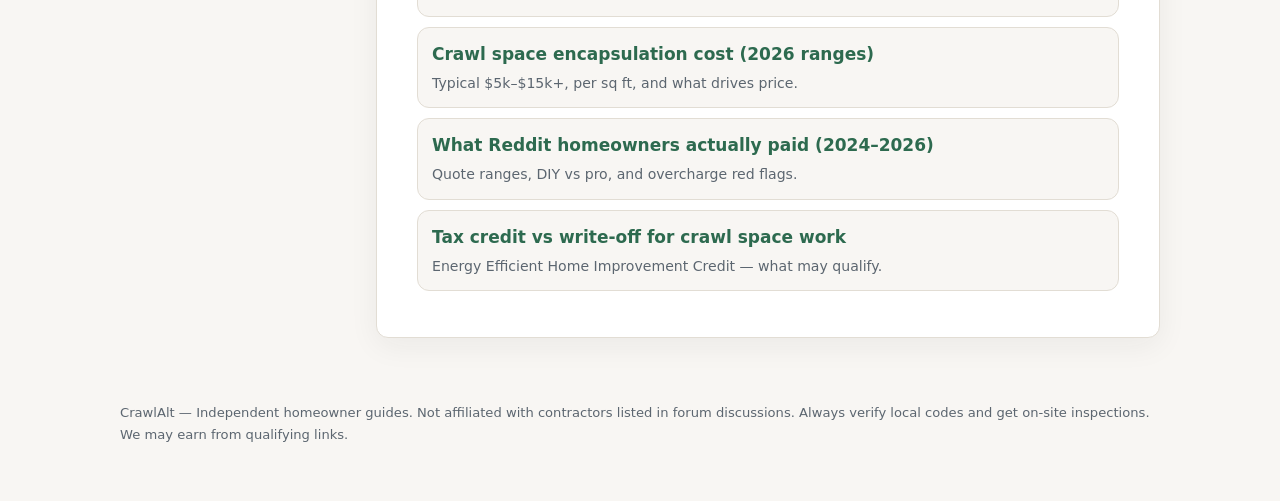
==== commit 71b7b0fc: "Add crawl-space dehumidifier H2, FAQs, and CTA on the homepage (W6). Co-authored-by: Cursor <cursora" ====
--- a/index.html
+++ b/index.html
@@ -17,7 +17,7 @@
         "headline": "Alternatives to Crawl Space Encapsulation",
         "description": "Neutral comparison of moisture-control options when full crawl space encapsulation is too expensive or unnecessary.",
         "datePublished": "2026-07-04",
-        "dateModified": "2026-07-04",
+        "dateModified": "2026-10-06",
         "author": { "@type": "Organization", "name": "Crawl Space Alternatives" }
       }
     </script>
@@ -66,7 +66,7 @@
             targeted moisture control. This page compares realistic alternatives — without a sales pitch.
           </p>
           <p class="meta">
-            Updated July 4, 2026 · 12 min read · For U.S. homeowners researching moisture, mold, and
+            Updated October 6, 2026 · 12 min read · For U.S. homeowners researching moisture, mold, and
             foundation crawl spaces
           </p>
 
@@ -153,17 +153,68 @@
             in humid summer air, or mold on joists — fix those first.
           </p>
 
-          <h2 id="dehumidifier">2. Crawl space dehumidifier without full encapsulation</h2>
-          <p>
-            Search interest is high for
-            <em>“dehumidifier in crawl space without encapsulation.”</em> A commercial-grade crawl space
-            dehumidifier (often 70–90 pints/day, with a condensate pump) can work if the space is
-            <strong>partially isolated</strong> — e.g., vents closed or covered and a basic floor liner
-            installed. Expect <strong>$1,200–$2,500+</strong> for the unit plus electrical and drainage.
-          </p>
-          <p>
-            Running a portable dehumidifier long-term is usually a false economy: capacity, drainage, and
-            freeze risk make purpose-built crawl units worth considering.
+          <h2 id="dehumidifier">2. Dehumidifier in a crawl space (when it works)</h2>
+          <p>
+            <strong>Short answer:</strong> A dedicated crawl space dehumidifier can hold humidity in check
+            if standing water is gone, vents are closed or tightly controlled, and the unit drains to a
+            sump or outside. It does <em>not</em> replace fixing leaks or grading. Typical installed cost
+            is about <strong>$1,200–$3,000+</strong> plus a dedicated outlet and a drain path. Use a
+            purpose-built crawl unit, not a living-room portable, for year-round duty.
+          </p>
+          <p>
+            Searchers looking up <em>dehumidifier crawl space</em> usually want one of three things: skip a
+            $8k–$15k encapsulation quote, keep an already-lined crawl dry, or size a unit after a contractor
+            waved at “70 pints.” Size to the closed-off volume and leakiness, not the sticker pint rating
+            alone. Many sealed or semi-sealed crawls target about <strong>50–55% relative humidity</strong>
+            at the joists, measured with a cheap hygrometer after the unit has run a few days.
+          </p>
+          <p>
+            <span class="tag">Good fit</span> when the floor has at least a basic vapor barrier, there is
+            no ponding after rain, and you can close foundation vents in humid months. Pair the dehumidifier
+            with <a href="/moisture-signs">moisture signs</a> you can re-check (condensation on ducts, musty
+            odor, rust on hangers).
+          </p>
+          <p>
+            <span class="tag warn">Poor fit</span> when water still enters after storms, the crawl is wide
+            open to outdoor air, or the quote is “dehumidifier only” with no drain, no float shutoff, and
+            no electrical circuit. Encapsulating over active intrusion can trap water; read
+            <a href="/waterproofing-vs-encapsulation">waterproofing vs encapsulation</a> first.
+          </p>
+          <p>
+            Expect ongoing cost: electricity, a filter, and a pump that will fail if ignored. Ask every
+            bidder for make/model, pint capacity at your climate, condensate path, and who services it —
+            those questions are on the <a href="/checklist">contractor checklist</a>. Full encapsulation
+            still includes a dehumidifier in most systems; buying the unit first can be a cheaper test if
+            the space is already somewhat closed. Cost ranges for the full system live on
+            <a href="/encapsulation-cost">encapsulation cost</a>.
+          </p>
+          <h3>Do I need full encapsulation if I already run a dehumidifier?</h3>
+          <p>
+            Not always. If RH stays in range, wood is dry, and there is no mold on joists, a liner-plus-dehumidifier
+            setup may be enough. Encapsulation adds wall coverage and air sealing; it helps when humid air
+            keeps leaking in or ducts live in the crawl. Get numbers (RH, photos) before you pay for plastic
+            on every wall.
+          </p>
+          <h3>Can I use a regular portable dehumidifier in the crawl space?</h3>
+          <p>
+            Short-term, maybe. Long-term, portables ice up, fill buckets, and lack a condensate pump rated
+            for a dirty crawl. Crawl-specific units are built to dump water automatically and run in cooler,
+            dusty air. If a portable is all you have, empty it daily and treat it as a diagnostic, not the
+            system.
+          </p>
+          <h3>How much does a crawl space dehumidifier cost to run?</h3>
+          <p>
+            Plan for continuous draw on a 110–120V circuit; monthly power is often tens of dollars, not
+            hundreds, but it varies with climate and how leaky the crawl is. Undersized units run nonstop
+            and still lose. Oversized units short-cycle. Ask for a drain to daylight or a sump, never a
+            hose that floods the liner.
+          </p>
+          <p class="meta">
+            Compare dehumidifier-plus-liner quotes:
+            <a href="https://www.jdoqocy.com/click-101879827-17141193" rel="nofollow sponsored" target="_blank" referrerpolicy="no-referrer-when-downgrade">local Angi listings</a>
+            or
+            <a href="tel:+17028277759">call (702) 827-7759</a>.
+            Bring the <a href="/checklist">contractor checklist</a>.
           </p>
 
           <h2 id="drainage">3. Interior drainage and sump pump</h2>
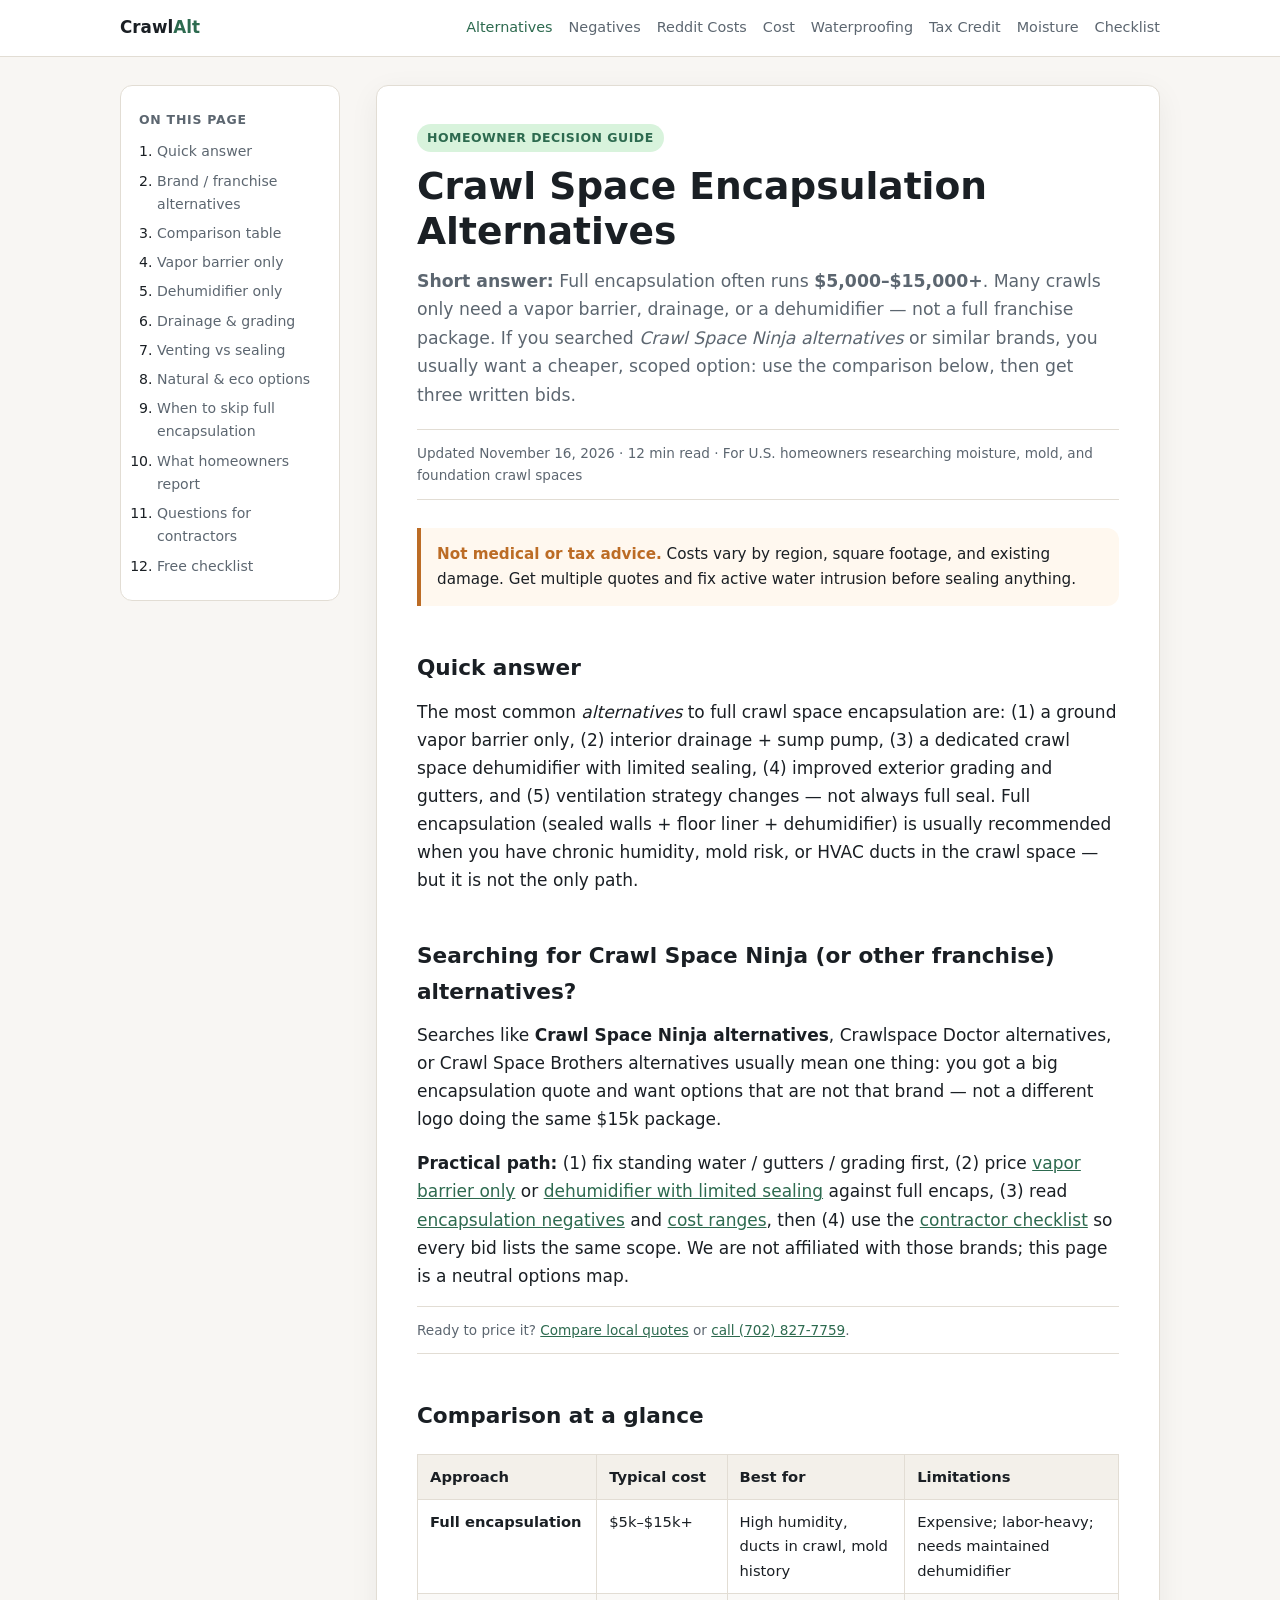
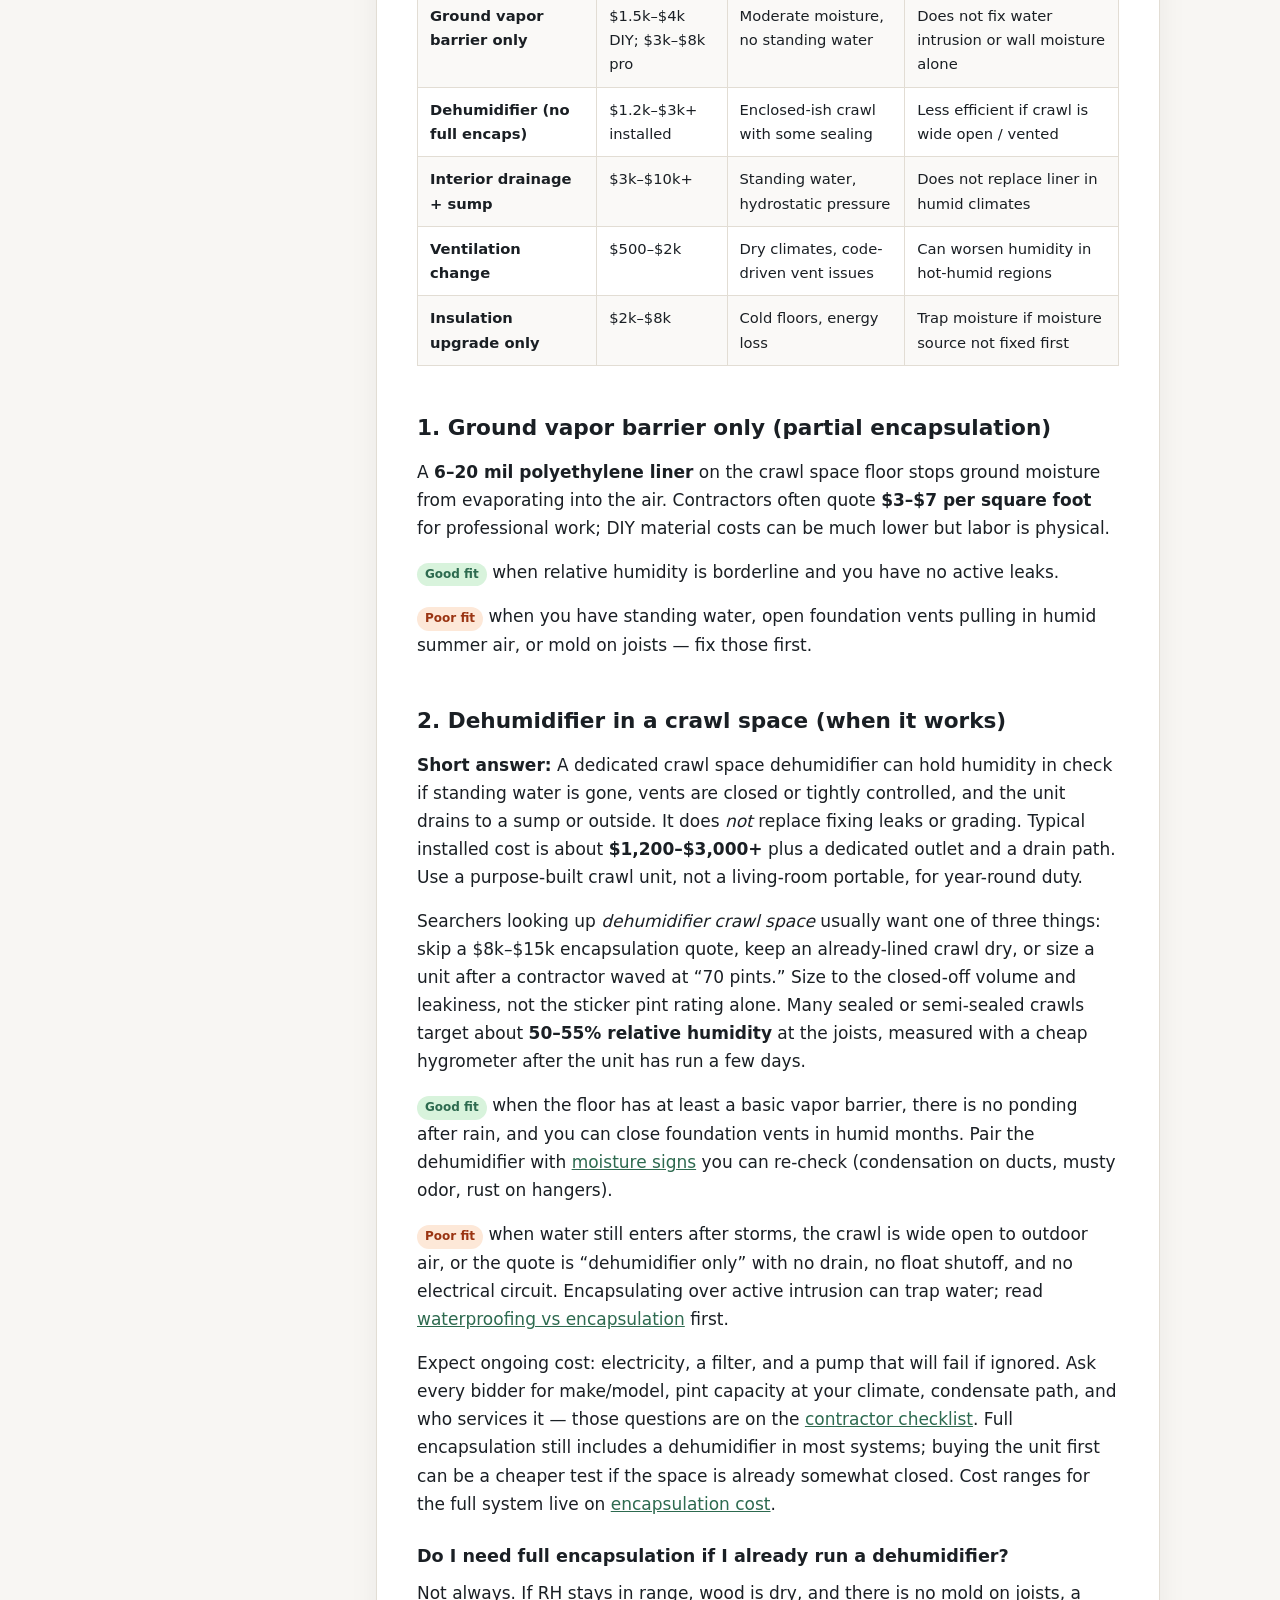
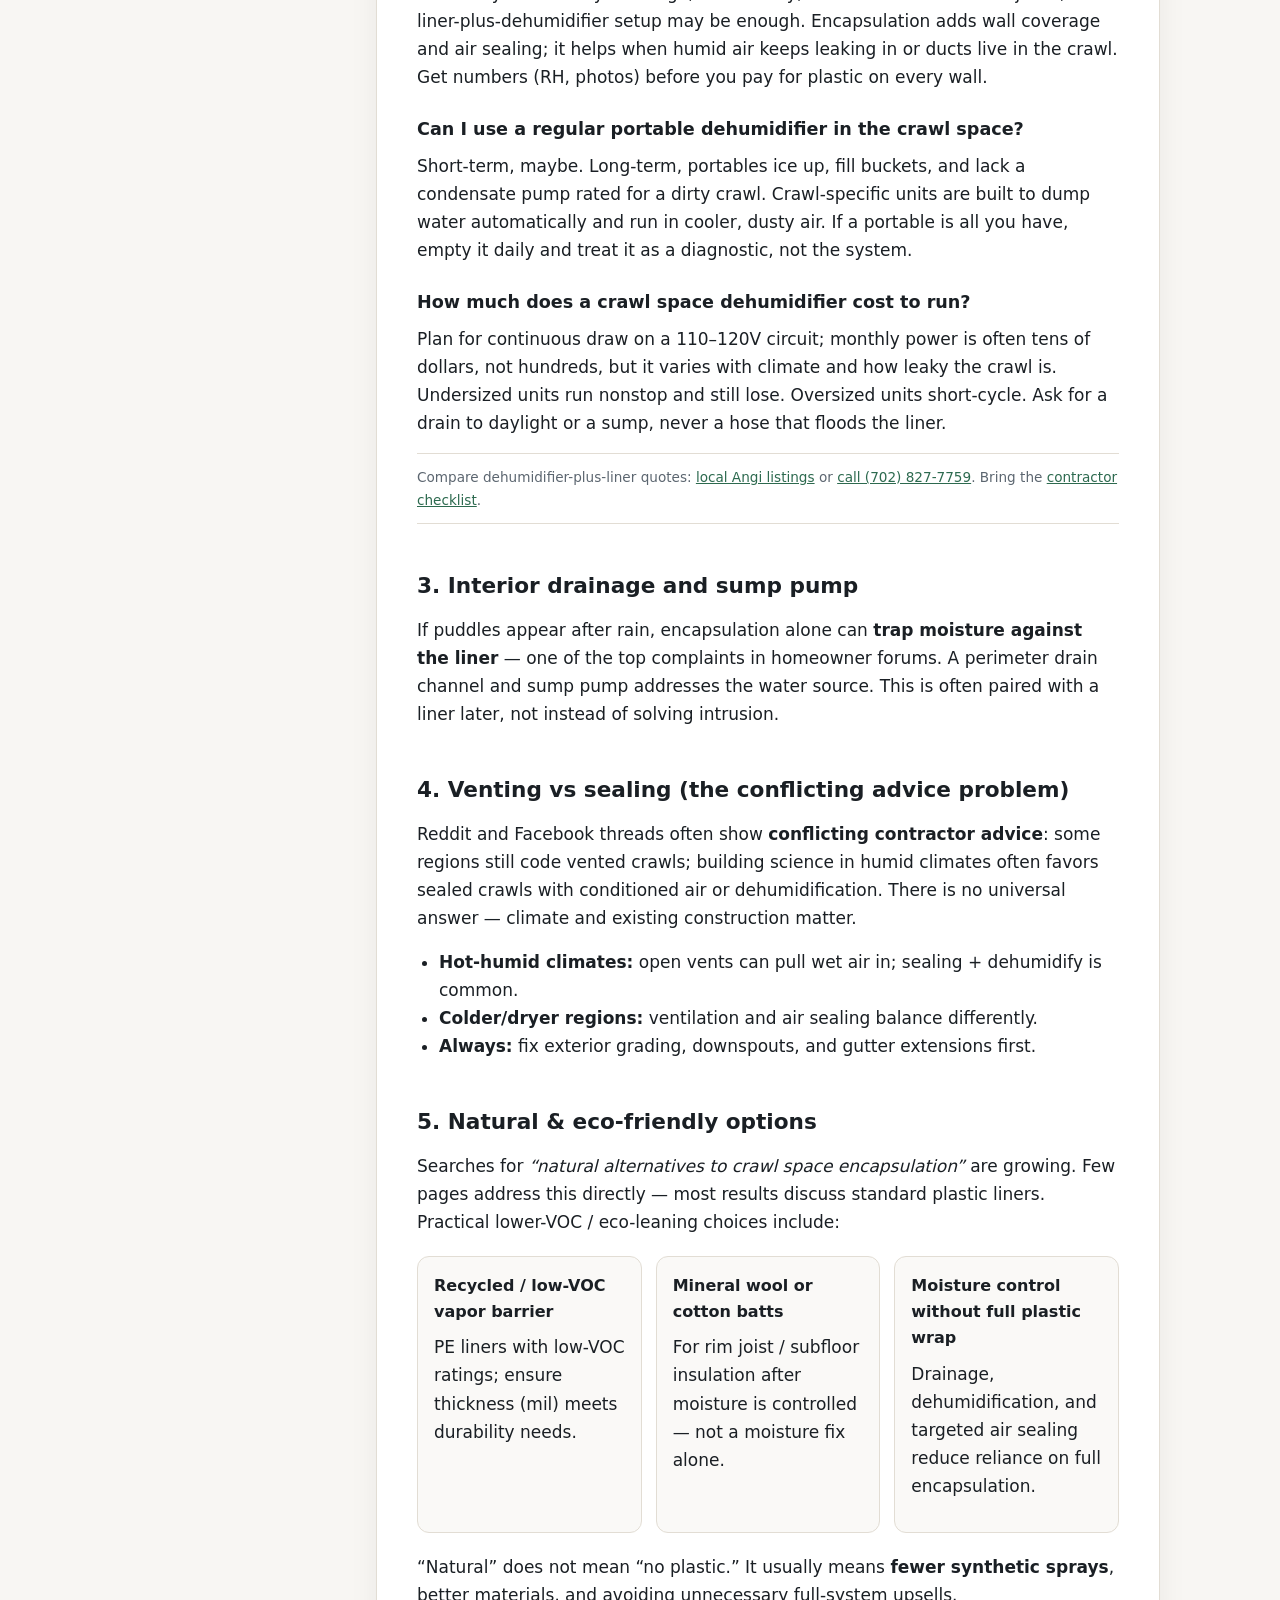
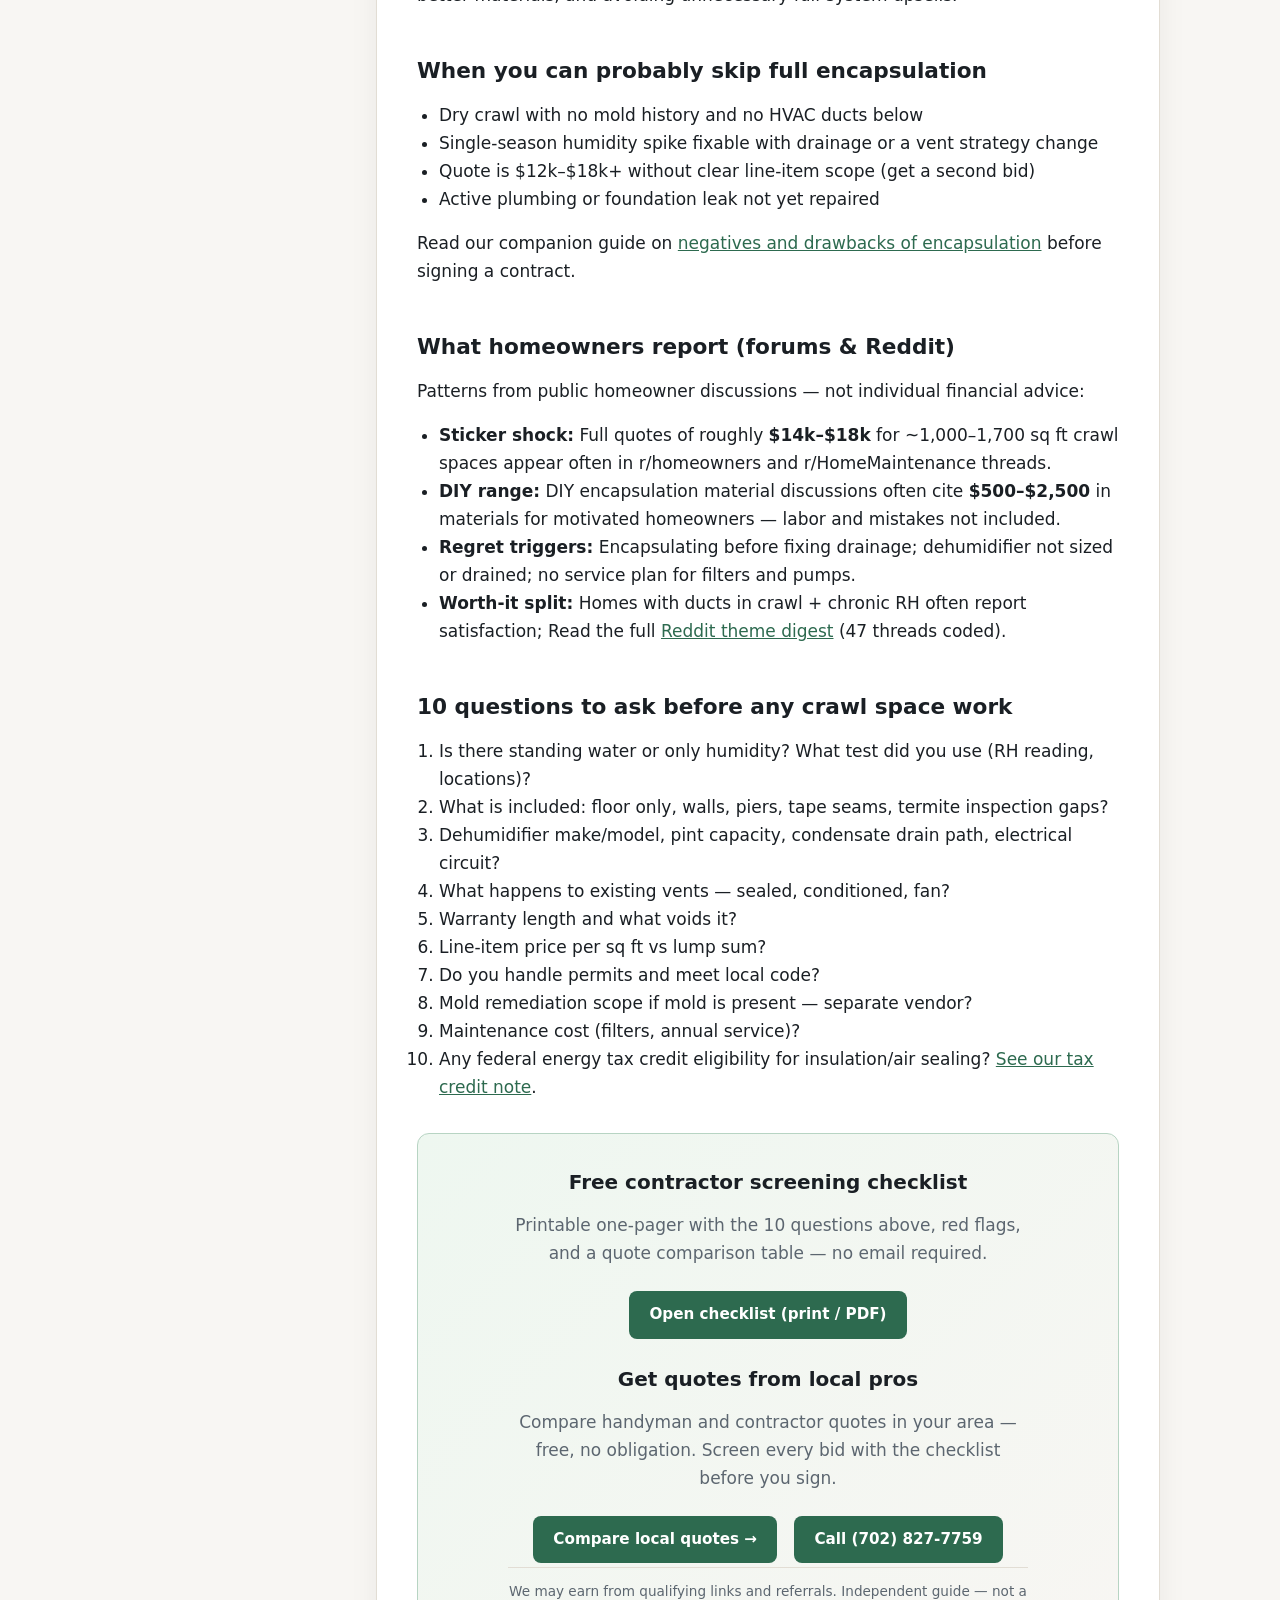
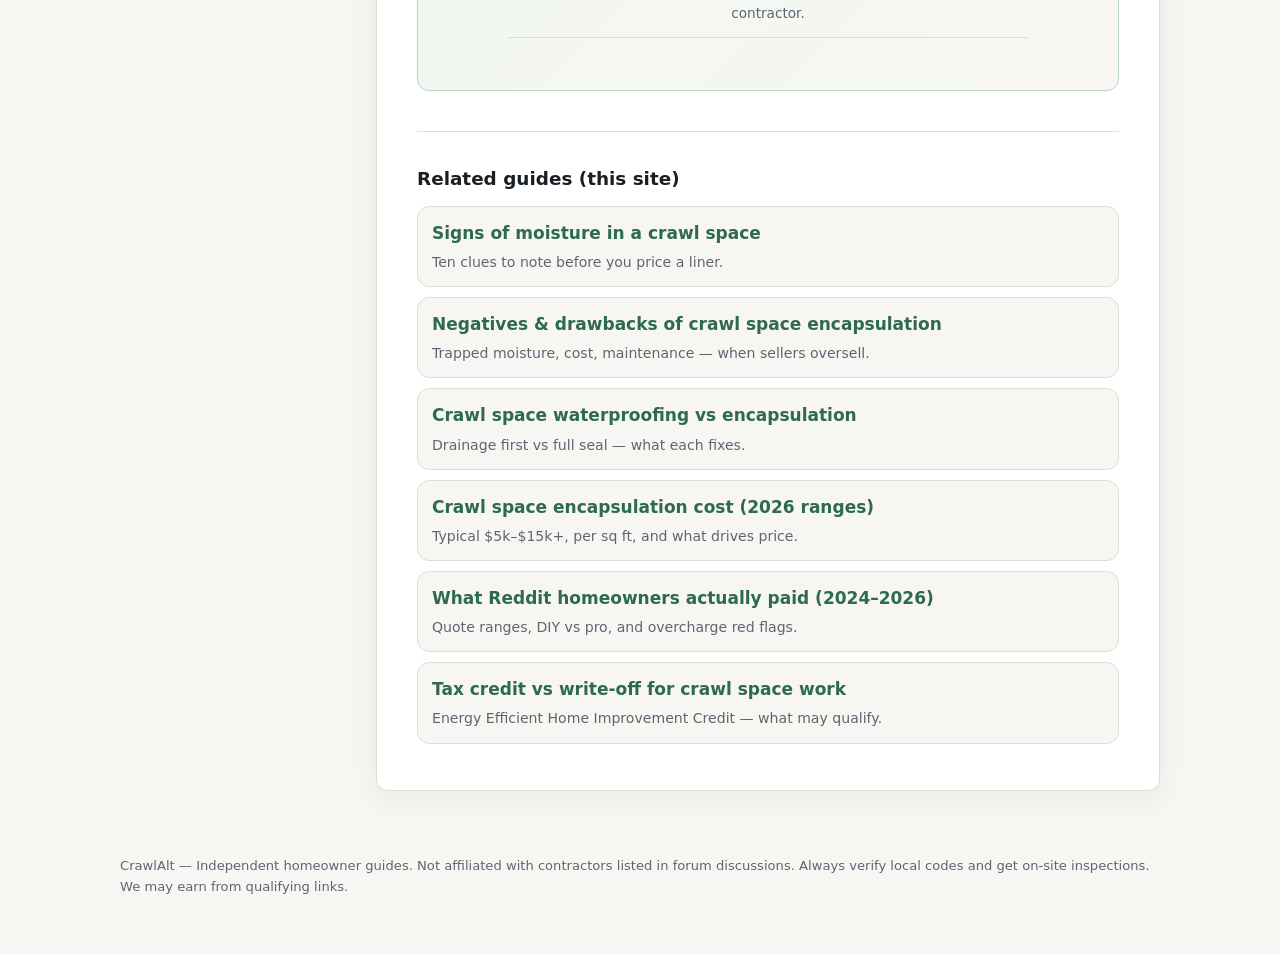
==== commit 8522aceb: "CTR: homepage brand-alternatives intent (Ninja/Doctor/Brothers)" ====
--- a/index.html
+++ b/index.html
@@ -3,10 +3,10 @@
   <head>
     <meta charset="UTF-8" />
     <meta name="viewport" content="width=device-width, initial-scale=1.0" />
-    <title>Alternatives to Crawl Space Encapsulation (2026 Guide)</title>
+    <title>Crawl Space Encapsulation Alternatives (vs Ninja &amp; Franchise Quotes)</title>
     <meta
       name="description"
-      content="Compare crawl space encapsulation alternatives: vapor barrier only, dehumidifier without encapsulation, drainage, venting, and eco-friendly options. When to skip full encapsulation."
+      content="Looking for Crawl Space Ninja alternatives or a cheaper path than a franchise encapsulation quote? Compare vapor barrier, dehumidifier, drainage, and when to skip full seal."
     />
     <link rel="stylesheet" href="css/style.css" />
     <link rel="canonical" href="https://crawlalt.com/" />
@@ -14,10 +14,10 @@
       {
         "@context": "https://schema.org",
         "@type": "Article",
-        "headline": "Alternatives to Crawl Space Encapsulation",
-        "description": "Neutral comparison of moisture-control options when full crawl space encapsulation is too expensive or unnecessary.",
+        "headline": "Crawl Space Encapsulation Alternatives (vs Ninja & Franchise Quotes)",
+        "description": "Neutral comparison of moisture-control options when full crawl space encapsulation is too expensive or unnecessary — including what brand-alternative searches usually mean.",
         "datePublished": "2026-07-04",
-        "dateModified": "2026-10-06",
+        "dateModified": "2026-11-16",
         "author": { "@type": "Organization", "name": "Crawl Space Alternatives" }
       }
     </script>
@@ -44,6 +44,7 @@
         <h2>On this page</h2>
         <ol>
           <li><a href="#tldr">Quick answer</a></li>
+          <li><a href="#brand-alts">Brand / franchise alternatives</a></li>
           <li><a href="#compare">Comparison table</a></li>
           <li><a href="#vapor-barrier">Vapor barrier only</a></li>
           <li><a href="#dehumidifier">Dehumidifier only</a></li>
@@ -60,13 +61,15 @@
       <main>
         <article>
           <span class="eyebrow">Homeowner decision guide</span>
-          <h1>Alternatives to Crawl Space Encapsulation</h1>
+          <h1>Crawl Space Encapsulation Alternatives</h1>
           <p class="dek">
-            Full encapsulation often runs <strong>$5,000–$15,000+</strong>. Many crawl spaces only need
-            targeted moisture control. This page compares realistic alternatives — without a sales pitch.
+            <strong>Short answer:</strong> Full encapsulation often runs <strong>$5,000–$15,000+</strong>.
+            Many crawls only need a vapor barrier, drainage, or a dehumidifier — not a full franchise package.
+            If you searched <em>Crawl Space Ninja alternatives</em> or similar brands, you usually want a
+            cheaper, scoped option: use the comparison below, then get three written bids.
           </p>
           <p class="meta">
-            Updated October 6, 2026 · 12 min read · For U.S. homeowners researching moisture, mold, and
+            Updated November 16, 2026 · 12 min read · For U.S. homeowners researching moisture, mold, and
             foundation crawl spaces
           </p>
 
@@ -83,6 +86,22 @@
             — not always full seal. Full encapsulation (sealed walls + floor liner + dehumidifier) is
             usually recommended when you have chronic humidity, mold risk, or HVAC ducts in the crawl space —
             but it is not the only path.
+          </p>
+
+          <h2 id="brand-alts">Searching for Crawl Space Ninja (or other franchise) alternatives?</h2>
+          <p>
+            Searches like <strong>Crawl Space Ninja alternatives</strong>, Crawlspace Doctor alternatives,
+            or Crawl Space Brothers alternatives usually mean one thing: you got a big encapsulation quote
+            and want options that are not that brand — not a different logo doing the same $15k package.
+          </p>
+          <p>
+            <strong>Practical path:</strong> (1) fix standing water / gutters / grading first,
+            (2) price <a href="#vapor-barrier">vapor barrier only</a> or
+            <a href="#dehumidifier">dehumidifier with limited sealing</a> against full encaps,
+            (3) read <a href="/negatives">encapsulation negatives</a> and
+            <a href="/encapsulation-cost">cost ranges</a>, then
+            (4) use the <a href="/checklist">contractor checklist</a> so every bid lists the same scope.
+            We are not affiliated with those brands; this page is a neutral options map.
           </p>
           <p class="meta">
             Ready to price it?
